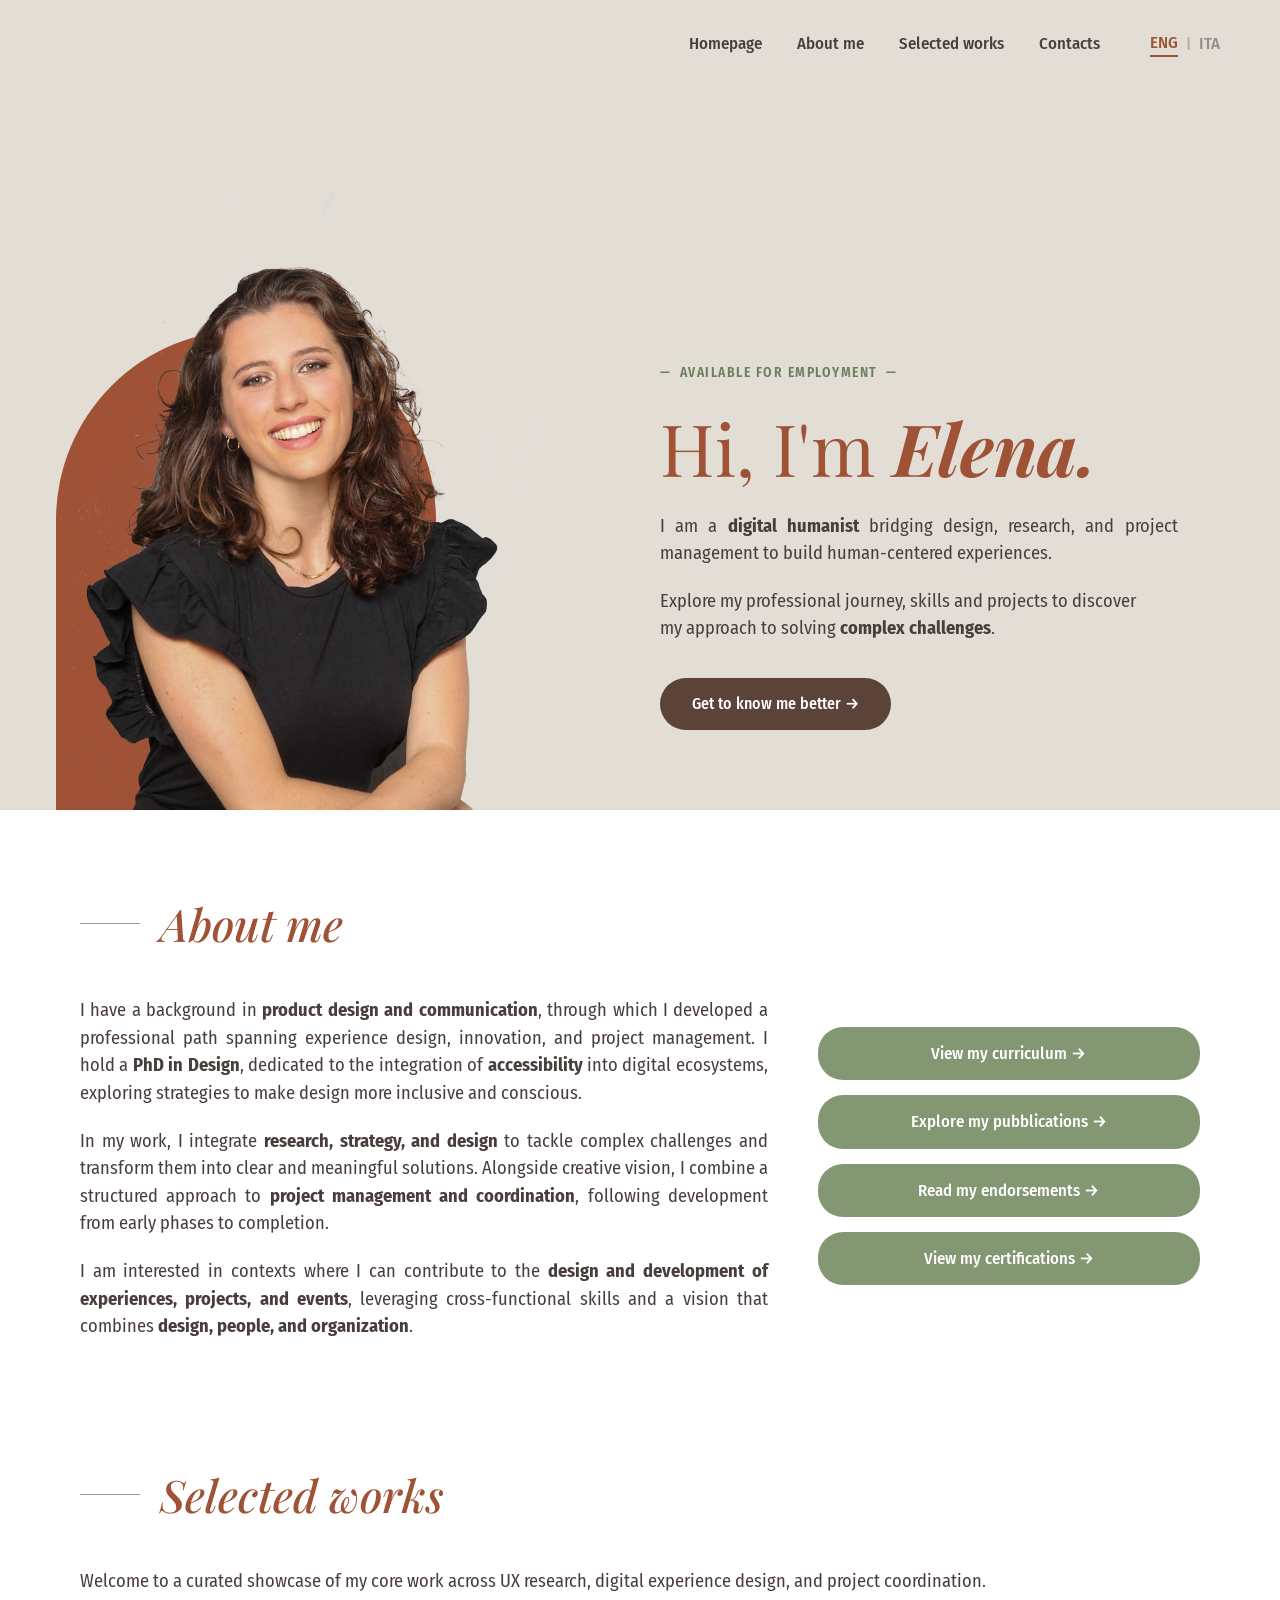
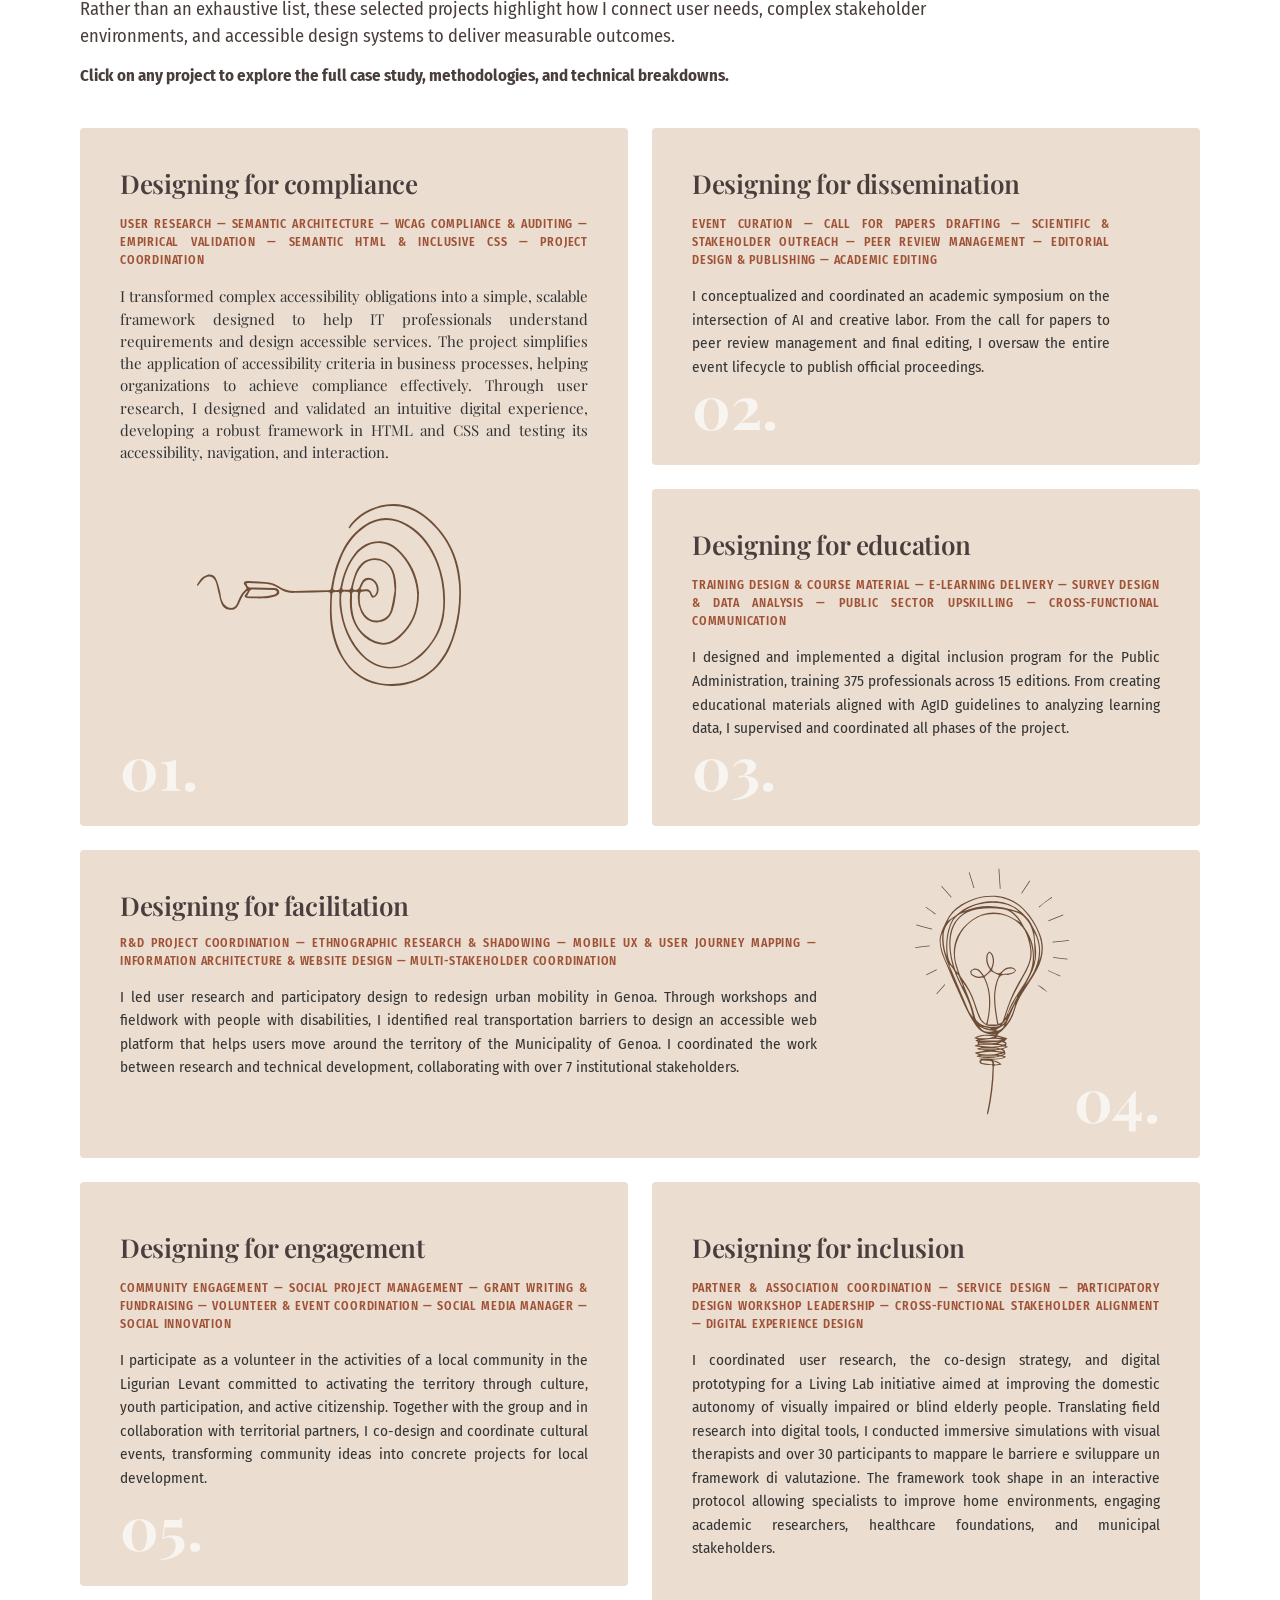
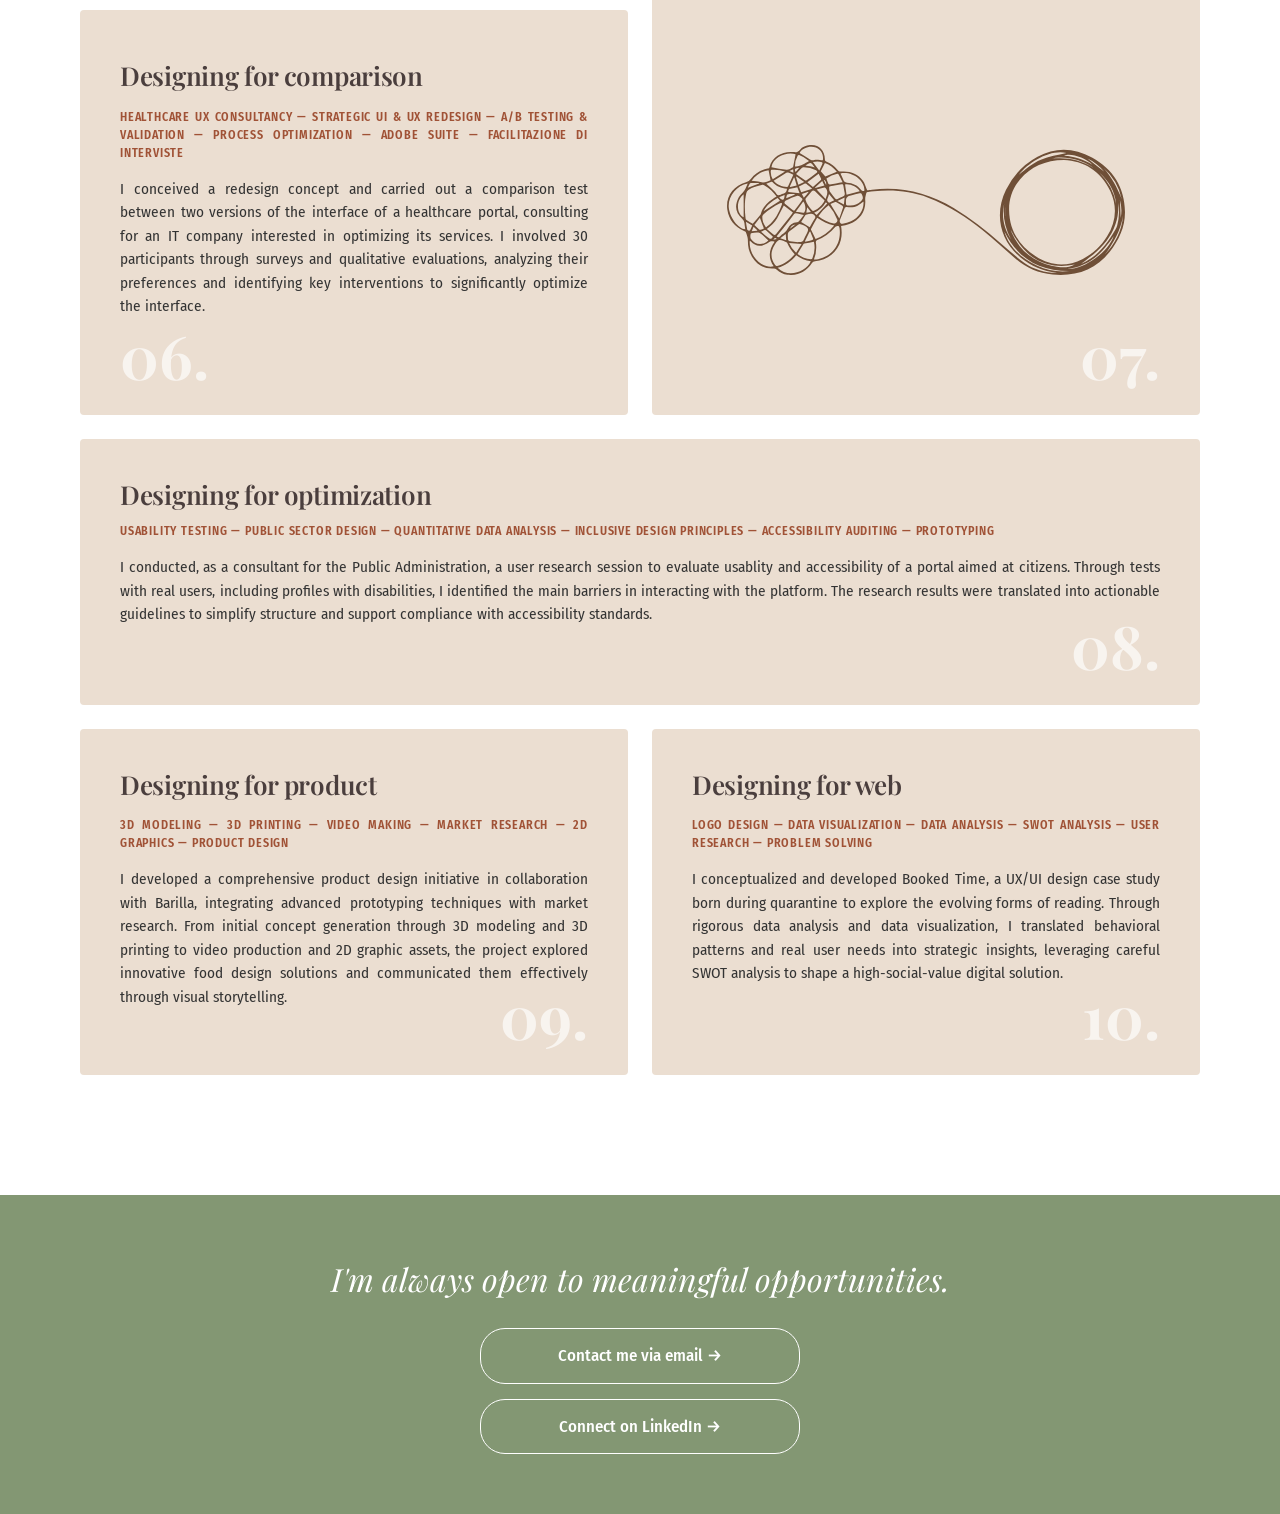
==== index.html @ 4ee946d1 "Add files via upload" ====
<!DOCTYPE html>
<html lang="en" class="notranslate">
<head>
    <meta charset="UTF-8">
    <meta name="google" content="notranslate">
    <meta name="viewport" content="width=device-width, initial-scale=1.0">
    <title>Elena Polleri - Portfolio</title>
    <link rel="icon" type="image/png" href="assets/favicon.png">

    <link rel="preconnect" href="https://fonts.googleapis.com">
    <link rel="preconnect" href="https://fonts.gstatic.com" crossorigin>

    <link href="https://fonts.googleapis.com/css2?family=Fira+Sans+Condensed:ital,wght@0,300;0,400;0,500;0,700;1,300;1,400;1,500;1,700&family=Playfair+Display:ital,wght@0,400;0,600;0,700;1,400;1,600;1,700&display=swap" rel="stylesheet">

    <link rel="stylesheet" href="style.css">

    <!-- STILE AGGIUNTIVO: CORRETTO FLUSSO ELASTICO, ALTEZZA BOX E FIX MOBILE -->
<style>
    /* Forziamo la card a comportarsi da flex container fluido e sicuro */
    .work-card,
    article.work-card {
        position: relative !important;
        transition: transform 0.3s ease !important;
        display: flex !important;
        flex-direction: column !important;
        justify-content: flex-start !important;
        height: auto !important;
        padding-bottom: 50px !important;
    }

    .work-card:not(.card-04):not(.card-08) {
        min-height: unset !important; 
    }

    /* Regola per rendere i box 5, 6 e 7 più alti */
    .work-card.card-05,
    .work-card.card-06,
    .work-card.card-07 {
        min-height: 520px !important;
        justify-content: space-between !important;
    }

    .work-card.card-05 .card-inner-padded,
    .work-card.card-06 .card-content-wrapper,
    .work-card.card-07 .card-content-wrapper {
        padding-top: 10px !important;
        padding-bottom: 30px !important;
        flex-grow: 1 !important;
    }

    .work-card:hover {
        transform: scale(1.02) !important;
    }

    .card-link-overlay {
        position: absolute !important;
        inset: 0 !important;
        z-index: 10 !important;
    }

    .card-08 {
        grid-column: 1 / -1 !important;
    }

    /* Le card 09 e 10 ora non occupano l'intera larghezza, disponendosi affiancate nella griglia */
    .card-09,
    .card-10 {
        grid-column: auto !important;
    }

    /* Stile coerente per i titoli di tutte le card: niente italic e font leggermente più piccolo */
    .work-card h3,
    .work-card .title-vertical,
    .work-card .title-vertical-right,
    .work-card .title-inline,
    .work-card .title-vertical-left,
    .work-card .title-inline-bottom,
    .work-card .title-top-right {
        font-family: 'Playfair Display', serif !important;
        font-size: 26px !important;
        font-weight: 600 !important;
        font-style: normal !important;
        line-height: 1.2 !important;
        margin-bottom: 12px !important;
        letter-spacing: -0.3px !important;
    }

    .work-card .card-tags {
        margin-top: 4px !important;
        margin-bottom: 16px !important;
        display: block !important;
    }

    .work-card:not(.card-04):not(.card-08) .card-content-wrapper,
    .work-card:not(.card-04):not(.card-08) .card-top-content,
    .work-card:not(.card-04):not(.card-08) .card-inner-padded {
        display: flex !important;
        flex-direction: column !important;
        flex-grow: 1 !important;
        justify-content: flex-start !important;
    }

    .work-card:not(.card-04):not(.card-08) .card-description {
        margin-top: 0px !important;
        margin-bottom: 16px !important;
    }

    .work-card.card-01 .card-bottom-row {
        margin-top: 15px !important;
        display: flex !important;
        justify-content: center !important;
        align-items: center !important;
        padding-top: 10px !important;
        width: 100% !important;
        margin-right: 30px !important;
    }

    .work-card.card-07 .illustration-bottom-center {
        margin-top: 15px !important;
        display: flex !important;
        justify-content: center !important;
        align-items: center !important;
        padding-top: 5px !important;
        margin-bottom: 10px !important;
        width: 100% !important;
        margin-right: 30px !important;
    }

    .work-card .illustration-target,
    .work-card .illustration-tangle {
        max-width: 85% !important; 
        height: auto !important;
        display: block !important;
    }

    .scroll-top-btn {
        position: fixed !important;
        bottom: 30px !important;
        right: 30px !important;
        z-index: 99 !important;
        width: 45px !important;
        height: 45px !important;
        border-radius: 50% !important;
        display: flex !important;
        align-items: center !important;
        justify-content: center !important;
        opacity: 0 !important;
        visibility: hidden !important;
        transition: opacity 0.3s ease, visibility 0.3s ease, background-color 0.3s ease !important;
        text-decoration: none !important;
        box-shadow: 0 4px 10px rgba(0,0,0,0.15) !important;
    }

    .scroll-top-btn.show {
        opacity: 1 !important;
        visibility: visible !important;
    }

    .scroll-top-btn:hover {
        background-color: var(--accent-color, #555) !important;
    }

    /* CORREZIONI SPECIFICHE PER MOBILE */
    @media (max-width: 768px) {
        /* Fix Card 04: ripristina dimensione e layout verticale dell'illustrazione */
        .work-card.card-04 .mobiquity-grid {
            display: flex !important;
            flex-direction: column !important;
        }
        .work-card.card-04 .illustration-center {
            width: 100% !important;
            display: flex !important;
            justify-content: center !important;
            margin-top: 20px !important;
        }
        .work-card.card-04 .illustration-bulb {
            max-width: 75% !important;
            width: 100% !important;
            height: auto !important;
        }

        /* Fix Hero Section: evita che l'arco si sovrapponga a ITA/ENG e navbar */
        .hero-section {
            padding-top: 30px !important;
        }
        .hero-image-container {
            position: relative !important;
            margin-top: 15px !important;
        }
        .navbar {
            position: relative !important;
            z-index: 100 !important;
        }
    }
</style>
</head>

<body>

    <!-- NAVBAR CON SELETTORE LINGUA -->
    <header class="navbar">
        <nav>
            <ul class="nav-links">
                <li><a href="#home" data-translate="nav_home">Homepage</a></li>
                <li><a href="#about" data-translate="nav_about">About me</a></li>
                <li><a href="#works" data-translate="nav_works">Selected works</a></li>
                <li><a href="#contacts" data-translate="nav_contacts">Contacts</a></li>
            </ul>

            <div class="lang-switch">
                <a href="#" class="lang-option active" data-lang="en">ENG</a>
                <span class="lang-divider">|</span>
                <a href="#" class="lang-option" data-lang="it">ITA</a>
            </div>
        </nav>
    </header>


    <!-- HERO SECTION -->
    <section id="home" class="hero-section">
        <div class="hero-container">
            <div class="hero-image-container">
                <div class="arch-background"></div>
                <img
                    src="assets/hero-portrait.png"
                    alt="Elena Polleri"
                    class="hero-portrait"
                >
            </div>

            <div class="hero-text-content">
                <div class="hero-badge">
                    <span class="dash">—</span>
                    <span data-translate="hero_badge">
                        AVAILABLE FOR EMPLOYMENT
                    </span>
                    <span class="dash">—</span>
                </div>

                <h1 class="hero-heading">
                    <span data-translate="hero_title_hi">Hi, I'm</span>
                    <em>Elena.</em>
                </h1>

                <p class="hero-intro" data-translate="hero_intro">
                    I am a <strong>digital humanist</strong> bridging design,
                    research, and project management to build human-centered
                 experiences.
                </p>

                <!-- SOTTO-TESTO AGGIORNATO CON L'INTERRUZIONE RICHIESTA -->
                <p class="hero-subtext" data-translate="hero_subtext">
                    Explore my professional journey, skills and projects to discover<br>
                    my approach to solving <strong>complex challenges</strong>.
                </p>

                <a href="#about" class="hero-btn" data-translate="hero_btn">
                    Get to know me better &rarr;
                </a>
            </div>
        </div>
    </section>


    <!-- MAIN CONTENT -->
    <main class="main-content">
        <div class="main-container">

            <!-- ABOUT ME SECTION -->
            <section id="about" class="about-section">
                <div class="section-title-wrapper">
                    <div class="line"></div>
                    <h2 class="section-title" data-translate="about_title">
                        About me
                    </h2>
                </div>

                <div class="about-grid">
                    <div class="about-text">
                        <p data-translate="about_p1">
                            I'm a <strong>UX Designer</strong> and
                            <strong>Digital Humanist</strong> with a background
                            spanning product design, interactive systems, UX
                            research, and project coordination. I hold a
                            company-based <strong>PhD in Design</strong>,
                            focusing on embedding <strong>accessibility</strong>
                            into digital product development and organizational culture.
                        </p>

                        <p data-translate="about_p2">
                            My work bridges <strong>research and strategy</strong>
                            to translate complex challenges into clear, inclusive
                            solutions. I combine creative thinking with a pragmatic
                            approach—shaping user-centered products while coordinating
                            the teams, processes, and decisions that bring them to life.
                        </p>

                        <p data-translate="about_p3">
                            I'm now looking to grow within a dynamic team at the
                            intersection of <strong>UX, digital experience, and
                            project coordination</strong> — contributing not only
                            to the quality of the final experience, but also to the
                            people, processes, and decisions that make it possible.
                        </p>
                    </div>

                    <div class="about-actions">
                        <a href="https://drive.google.com/file/d/1hDPijjQROxt_BH_LPmdRqtNx6TCOZf5o/view?usp=sharing" class="action-btn" target="_blank" rel="noopener noreferrer" data-translate="btn_cv">
    View my curriculum &rarr;
</a>

                       <a href="https://unige.iris.cineca.it/cris/rp/rp87068" class="action-btn" target="_blank" rel="noopener noreferrer" data-translate="btn_pub">
    Explore my pubblications &rarr;
</a>

                      <a href="https://drive.google.com/file/d/1c4zVQFyh4QvlXAP3Y-TrmDYZAZjWb6-3/view?usp=sharing" class="action-btn" target="_blank" rel="noopener noreferrer" data-translate="btn_end">
    Read my endorsements &rarr;
</a>

                      <a href="https://drive.google.com/drive/folders/10m5pbpND0SlUdgTQ2UemcVd5CPXDOtZB?usp=sharing" class="action-btn" target="_blank" rel="noopener noreferrer" data-translate="btn_cert">
    View my certifications &rarr;
</a>
                    </div>
                </div>
            </section>


            <!-- SELECTED WORKS SECTION -->
            <section id="works" class="works-section">
                <div class="section-title-wrapper">
                    <div class="line"></div>
                    <h2 class="section-title" data-translate="works_title">
                        Selected works
                    </h2>
                </div>

                <p class="works-intro" data-translate="works_intro">
                    Welcome to a curated showcase of my core work across UX research,
                    digital experience design, and project coordination. Rather than
                    an exhaustive list, these selected projects highlight how I connect
                    user needs, complex stakeholder environments, and accessible design
                    systems to deliver measurable outcomes.
                </p>

                <p class="works-subintro" data-translate="works_subintro">
                    <strong>
                        Click on any project to explore the full case study,
                        methodologies, and technical breakdowns.
                    </strong>
                </p>

                <div class="works-layout">

                    <!-- 01. EASYWCAG -->
                    <article class="work-card card-01">
                        <a href="easywcag.html" class="card-link-overlay" aria-label="EasyWCAG Case Study"></a>
                        <div class="card-top-content">
                            <h3 data-translate="card1_title">Designing for compliance</h3>
                            <div class="card-tags" data-translate="card1_tags">
                                USER RESEARCH — SEMANTIC ARCHITECTURE —
                                WCAG COMPLIANCE & AUDITING — 
                                EMPIRICAL VALIDATION — SEMANTIC HTML & INCLUSIVE CSS — 
                                PROJECT COORDINATION
                            </div>

                            <p class="card-description" data-translate="card1_desc">
                                I translated complex WCAG compliance mandates into an
                                intuitive interface architecture
                                that addresses core business and regulatory requirements.
                                Through both bottom-up and top-down analysis, I combined
                                detailed assessment of accessibility barriers, technical
                                constraints, and interaction patterns with a broader
                                understanding of user needs, organizational objectives,
                                and compliance strategy. Grounded in user research,
                                I designed and validated a fully compliant
                                digital experience, translating complex
                                accessibility guidelines into clear, actionable design
                                solutions. I built a robust semantic HTML and CSS
                                foundation and conducted rigorous accessibility testing
                                across navigation, interaction, content structure,
                                and user flows, ensuring a seamless and inclusive
                                experience for all users.
                            </p>
                        </div>

                        <div class="card-bottom-row">
                            <div class="illustration-wrapper">
                                <img
                                    src="assets/project-01-easywcag.svg"
                                    alt="Target Illustration"
                                    class="illustration-target"
                                >
                            </div>
                        </div>

                        <span class="bg-number num-bottom-left">01.</span>
                    </article>


                    <!-- 02. ALTEREGO -->
                    <article class="work-card card-02">
                        <a href="alterego.html" class="card-link-overlay" aria-label="Alter Ego Case Study"></a>
                        <div class="card-content-wrapper">
                            <h3 data-translate="card2_title">Designing for dissemination</h3>
                            <div class="card-tags" data-translate="card2_tags">
                                EVENT CURATION — CALL FOR PAPERS DRAFTING —
                                SCIENTIFIC & STAKEHOLDER OUTREACH — PEER REVIEW MANAGEMENT — 
                                EDITORIAL DESIGN & PUBLISHING — 
                                ACADEMIC EDITING
                            </div>

                            <p class="card-description" data-translate="card2_desc">
                                I conceptualized and led the complete execution of a
                                high-level academic symposium
                                examining the intersection of artificial intelligence
                                and creative labor. I managed the end-to-end event
                                lifecycle—directing the call for papers, coordinating
                                peer reviews and speakers, and overseeing academic
                                editing to publish proceedings.
                            </p>
                        </div>

                        <span class="bg-number num-bottom-left">02.</span>
                    </article>


                    <!-- 03. DIGITAL ACCESSIBILITY TRAINING -->
                    <article class="work-card card-03">
                        <a href="citizen-inclusion.html" class="card-link-overlay" aria-label="Digital Accessibility Training Case Study"></a>
                        
                        <div class="card-content-wrapper">
                            <h3 data-translate="card3_title">Designing for education</h3>
                            <div class="card-tags" data-translate="card3_tags">
                                TRAINING DESIGN & COURSE MATERIAL — E-LEARNING DELIVERY — 
                                SURVEY DESIGN & DATA ANALYSIS — 
                                PUBLIC SECTOR UPSKILLING — 
                                CROSS-FUNCTIONAL COMMUNICATION
                            </div>

                            <p class="card-description" data-translate="card3_desc">
                                I designed and executed a digital
                                inclusion program under the PNRR framework,
                                upskilling 375 public sector professionals across
                                15 online editions. I spearheaded the entire training
                                lifecycle—from crafting instructional materials and
                                high-impact slides aligned with AgID accessibility
                                guidelines to delivering interactive
                                sessions and analyzing quantitative survey
                                data to measure learning impact.
                            </p>
                        </div>

                        <span class="bg-number num-bottom-left">03.</span>
                    </article>


                    <!-- 04. MOBIQUITY -->
                    <article class="work-card card-04">
                        <a href="mobiquity.html" class="card-link-overlay" aria-label="Mobiquity Case Study"></a>
                        
                        <div class="mobiquity-grid">
                            <div>
                                <h3 data-translate="card4_title">Designing for facilitation</h3>
                                <div class="card-tags" data-translate="card4_tags">
                                    R&D PROJECT COORDINATION — 
                                    ETHNOGRAPHIC RESEARCH & SHADOWING — MOBILE UX & USER JOURNEY MAPPING — 
                                    INFORMATION ARCHITECTURE & WEBSITE DESIGN — 
                                    MULTI-STAKEHOLDER COORDINATION
                                </div>

                                <p class="card-description" data-translate="card4_desc">
                                    I spearheaded the user-centered research and
                                    co-design strategy for Mobiquity, an ERDF-funded
                                    R&D initiative reimagining urban transit
                                    in Genoa. By facilitating Living Labs and immersive
                                    field shadowing with disabled participants, I mapped
                                    real-world travel barriers to architect an accessible
                                    web platform, bridging research insights
                                    alongside 7+ corporate, academic, and institutional stakeholders.
                                </p>
                            </div>

                            <div class="illustration-center">
                                <img
                                    src="assets/project-04-mobiquity.svg"
                                    alt="Mobiquity Illustration"
                                    class="illustration-bulb"
                                >
                            </div>
                        </div>

                        <span class="bg-number num-bottom-right">04.</span>
                    </article>


                    <!-- 05. NASSA -->
                    <article class="work-card card-05">
                        <a href="nassa.html" class="card-link-overlay" aria-label="Nassa Case Study"></a>
                        
                        <div class="card-inner-padded">
                            <h3 data-translate="card5_title">Designing for engagement</h3>
                            <div class="card-tags" data-translate="card5_tags">
                                COMMUNITY ENGAGEMENT — SOCIAL PROJECT MANAGEMENT —
                                GRANT WRITING & FUNDRAISING — 
                                VOLUNTEER & EVENT COORDINATION — SOCIAL MEDIA MANAGER — 
                                SOCIAL INNOVATION
                            </div>

                            <p class="card-description" data-translate="card5_desc">
                                I drive community engagement and
                                social impact strategies for
                                Nassa Sestri Levante, activating local territory
                                through culture, youth participation, and active
                                citizenship. Coordinating closely with partner
                                chapters in Chiavari and Rapallo, I co-design and
                                execute high-impact cultural events, social
                                initiatives, and participatory projects that
                                transform grassroots ideas into
                                measurable local development.
                            </p>
                        </div>

                        <span class="bg-number num-bottom-left">05.</span>
                    </article>


                    <!-- 06. SELF ACCETTAZIONE -->
                    <article class="work-card card-06">
                        <a href="self-accettazione.html" class="card-link-overlay" aria-label="Self accettazione Case Study"></a>
                        
                        <div class="card-content-wrapper">
                            <h3 data-translate="card6_title">Designing for comparison</h3>
                            <div class="card-tags" data-translate="card6_tags">
                                HEALTHCARE UX CONSULTANCY — STRATEGIC UI & UX REDESIGN — 
                                A/B TESTING & VALIDATION —  
                                PROCESS OPTIMIZATION — ADOBE SUITE — 
                                INTERVIEW FACILITATION
                            </div>

                            <p class="card-description" data-translate="card6_desc">
                                I designed a user-centered redesign concept and
                                A/B testing framework for a healthcare
                                portal using Adobe XD and Figma. Structuring evaluation
                                protocols for 30 participants via quantitative surveys
                                and qualitative analysis, the case study proved user
                                preference for the interface and highlighted how
                                early UX integration cuts development costs.
                            </p>
                        </div>

                        <span class="bg-number num-bottom-left">06.</span>
                    </article>


                    <!-- 07. AD'AGIO -->
                    <article class="work-card card-07">
                        <a href="adagio.html" class="card-link-overlay" aria-label="Ad'agio Case Study"></a>
                        
                        <div class="card-content-wrapper">
                            <h3 data-translate="card7_title">Designing for inclusion</h3>
                            <div class="card-tags" data-translate="card7_tags">
                                PARTNER & ASSOCIATION COORDINATION — SERVICE DESIGN — PARTICIPATORY DESIGN WORKSHOP LEADERSHIP — CROSS-FUNCTIONAL STAKEHOLDER ALIGNMENT — 
                                DIGITAL EXPERIENCE DESIGN — 
                                PARTICIPATORY WORKSHOP LEADERSHIP
                            </div>

                            <p class="card-description" data-translate="card7_desc">
                                I led user research, co-design strategy, and digital
                                prototyping for a Living Lab initiative funded by the
                                Municipality of Genoa to enhance domestic
                                autonomy for visually impaired seniors.
                                Translating field research into digital tools, I conducted
                                immersive simulations with therapists and 30+ participants
                                to map accessibility barriers, then architected a mobile-ready
                                evaluation framework. This interactive protocol empowered
                                field specialists to optimize home
                                environments, bridging academic researchers,
                                healthcare foundations, and municipal stakeholders around
                                a unified solution.
                            </p>
                        </div>

                        <div class="illustration-bottom-center">
                            <img
                                src="assets/project-07-adagio.svg"
                                alt="Ad'agio Illustration"
                                class="illustration-tangle"
                            >
                        </div>

                        <span class="bg-number num-bottom-right">07.</span>
                    </article>


                    <!-- 08. FASCICOLO DEL CITTADINO -->
                    <article class="work-card card-08">
                        <a href="fascicolo.html" class="card-link-overlay" aria-label="Fascicolo del Cittadino Case Study"></a>
                        
                        <div class="card-content-wrapper">
                            <h3 data-translate="card8_title">Designing for optimization</h3>
                            <div class="card-tags" data-translate="card8_tags">
                                USABILITY TESTING — PUBLIC SECTOR DESIGN — 
                                QUANTITATIVE DATA ANALYSIS — INCLUSIVE DESIGN PRINCIPLES — 
                                ACCESSIBILITY AUDITING — PROTOTYPING
                            </div>

                            <p class="card-description" data-translate="card8_desc">
                                I conducted an in-depth user research session to evaluate usability and accessibility of the public administration portal "Fascicolo del Cittadino". Through tests with real users, including individuals with disabilities, I identified critical interaction barriers. The project translated these insights into actionable guidelines to simplify information architecture and ensure full compliance with digital accessibility standards.
                            </p>
                        </div>

                        <span class="bg-number num-bottom-right">08.</span>
                    </article>


                    <!-- 09. BARILLA -->
                    <article class="work-card card-09">
                        <a href="barilla.html" class="card-link-overlay" aria-label="Barilla Case Study"></a>
                        
                        <div class="card-content-wrapper">
                            <h3 data-translate="card9_title">Designing for product</h3>
                            <div class="card-tags" data-translate="card9_tags">
                                3D MODELING — 3D PRINTING — VIDEO MAKING — 
                                MARKET RESEARCH — 2D GRAPHICS — PRODUCT DESIGN
                            </div>

                            <p class="card-description" data-translate="card9_desc">
                                I developed a comprehensive product design initiative in collaboration with Barilla, integrating advanced prototyping techniques with market research. From initial concept generation through 3D modeling and 3D printing to video production and 2D graphic assets, the project explored innovative food design solutions and communicated them effectively through visual storytelling.
                            </p>
                        </div>

                        <span class="bg-number num-bottom-right">09.</span>
                    </article>


                    <!-- 10. BOOKED TIME -->
                    <article class="work-card card-10">
                        <a href="bookedtime.html" class="card-link-overlay" aria-label="Booked Time Case Study"></a>
                        
                        <div class="card-content-wrapper">
                            <h3 data-translate="card10_title">Designing for web</h3>
                            <div class="card-tags" data-translate="card10_tags">
                                LOGO DESIGN — DATA VISUALIZATION — DATA ANALYSIS — 
                                SWOT ANALYSIS — USER RESEARCH — PROBLEM SOLVING
                            </div>

                            <p class="card-description" data-translate="card10_desc">
                                I conceptualized and developed Booked Time, a UX/UI design case study born during quarantine to explore the evolving forms of reading. Through rigorous data analysis and data visualization, I translated behavioral patterns and real user needs into strategic insights, leveraging careful SWOT analysis to shape a high-social-value digital solution.
                            </p>
                        </div>

                        <span class="bg-number num-bottom-right">10.</span>
                    </article>

                </div>
            </section>

        </div>
    </main>


    <!-- FOOTER / CONTACT SECTION -->
    <footer id="contacts" class="footer-section">
        <div class="footer-container">
            <h2 class="footer-title" data-translate="footer_title">
                I'm always open to meaningful opportunities.
            </h2>

            <div class="footer-actions">
                <a
                    href="mailto:elenapolleri@gmail.com"
                    class="footer-btn"
                    data-translate="btn_email"
                >
                    Contact me via email &rarr;
                </a>

                <a
                    href="https://www.linkedin.com/in/elenapolleri/"
                    target="_blank"
                    rel="noopener noreferrer"
                    class="footer-btn"
                    data-translate="btn_linkedin"
                >
                    Connect on LinkedIn &rarr;
                </a>
            </div>
        </div>
    </footer>


    <!-- BOTTONE BACK TO TOP -->
    <a
        href="#home"
        id="scrollTopBtn"
        class="scroll-top-btn"
        aria-label="Torna su"
    >
        <svg
            width="20"
            height="20"
            viewBox="0 0 24 24"
            fill="none"
            stroke="currentColor"
            stroke-width="2"
        >
            <path d="M12 19V5M5 12l7-7 7 7"/>
        </svg>
    </a>


    <!-- SCRIPT GESTIONE LINGUA E SCROLL TO TOP -->
    <script>
        const translations = {
            en: {
                nav_home: "Homepage",
                nav_about: "About me",
                nav_works: "Selected works",
                nav_contacts: "Contacts",
                hero_badge: "AVAILABLE FOR EMPLOYMENT",
                hero_title_hi: "Hi, I'm",
                hero_intro: "I am a <strong>digital humanist</strong> bridging design, research, and project management to build human-centered experiences.",
                hero_subtext: "Explore my professional journey, skills and projects to discover<br>my approach to solving <strong>complex challenges</strong>.",
                hero_btn: "Get to know me better &rarr;",
                about_title: "About me",
                about_p1: "I have a background in <strong>product design and communication</strong>, through which I developed a professional path spanning experience design, innovation, and project management. I hold a <strong>PhD in Design</strong>, dedicated to the integration of <strong>accessibility</strong> into digital ecosystems, exploring strategies to make design more inclusive and conscious.",
                about_p2: "In my work, I integrate <strong>research, strategy, and design</strong> to tackle complex challenges and transform them into clear and meaningful solutions. Alongside creative vision, I combine a structured approach to <strong>project management and coordination</strong>, following development from early phases to completion.",
                about_p3: "I am interested in contexts where I can contribute to the <strong>design and development of experiences, projects, and events</strong>, leveraging cross-functional skills and a vision that combines <strong>design, people, and organization</strong>.",
                btn_cv: "View my curriculum &rarr;",
                btn_pub: "Explore my pubblications &rarr;",
                btn_end: "Read my endorsements &rarr;",
                btn_cert: "View my certifications &rarr;",
                works_title: "Selected works",
                works_intro: "Welcome to a curated showcase of my core work across UX research, digital experience design, and project coordination. Rather than an exhaustive list, these selected projects highlight how I connect user needs, complex stakeholder environments, and accessible design systems to deliver measurable outcomes.",
                works_subintro: "<strong>Click on any project to explore the full case study, methodologies, and technical breakdowns.</strong>",
                
                card1_title: "Designing for compliance",
                card1_tags: "USER RESEARCH — SEMANTIC ARCHITECTURE — WCAG COMPLIANCE & AUDITING — EMPIRICAL VALIDATION — SEMANTIC HTML & INCLUSIVE CSS — PROJECT COORDINATION",
                card1_desc: "I transformed complex accessibility obligations into a simple, scalable framework designed to help IT professionals understand requirements and design accessible services. The project simplifies the application of accessibility criteria in business processes, helping organizations to achieve compliance effectively. Through user research, I designed and validated an intuitive digital experience, developing a robust framework in HTML and CSS and testing its accessibility, navigation, and interaction.",
                
                card2_title: "Designing for dissemination",
                card2_tags: "EVENT CURATION — CALL FOR PAPERS DRAFTING — SCIENTIFIC & STAKEHOLDER OUTREACH — PEER REVIEW MANAGEMENT — EDITORIAL DESIGN & PUBLISHING — ACADEMIC EDITING",
                card2_desc: "I conceptualized and coordinated an academic symposium on the intersection of AI and creative labor. From the call for papers to peer review management and final editing, I oversaw the entire event lifecycle to publish official proceedings.",
                
                card3_title: "Designing for education",
                card3_tags: "TRAINING DESIGN & COURSE MATERIAL — E-LEARNING DELIVERY — SURVEY DESIGN & DATA ANALYSIS — PUBLIC SECTOR UPSKILLING — CROSS-FUNCTIONAL COMMUNICATION",
                card3_desc: "I designed and implemented a digital inclusion program for the Public Administration, training 375 professionals across 15 editions. From creating educational materials aligned with AgID guidelines to analyzing learning data, I supervised and coordinated all phases of the project.",
                
                card4_title: "Designing for facilitation",
                card4_tags: "R&D PROJECT COORDINATION — ETHNOGRAPHIC RESEARCH & SHADOWING — MOBILE UX & USER JOURNEY MAPPING — INFORMATION ARCHITECTURE & WEBSITE DESIGN — MULTI-STAKEHOLDER COORDINATION",
                card4_desc: "I led user research and participatory design to redesign urban mobility in Genoa. Through workshops and fieldwork with people with disabilities, I identified real transportation barriers to design an accessible web platform that helps users move around the territory of the Municipality of Genoa. I coordinated the work between research and technical development, collaborating with over 7 institutional stakeholders.",
                
                card5_title: "Designing for engagement",
                card5_tags: "COMMUNITY ENGAGEMENT — SOCIAL PROJECT MANAGEMENT — GRANT WRITING & FUNDRAISING — VOLUNTEER & EVENT COORDINATION — SOCIAL MEDIA MANAGER — SOCIAL INNOVATION",
                card5_desc: "I participate as a volunteer in the activities of a local community in the Ligurian Levant committed to activating the territory through culture, youth participation, and active citizenship. Together with the group and in collaboration with territorial partners, I co-design and coordinate cultural events, transforming community ideas into concrete projects for local development.",
                
                card6_title: "Designing for comparison",
                card6_tags: "HEALTHCARE UX CONSULTANCY — STRATEGIC UI & UX REDESIGN — A/B TESTING & VALIDATION — PROCESS OPTIMIZATION — ADOBE SUITE — FACILITAZIONE DI INTERVISTE",
                card6_desc: "I conceived a redesign concept and carried out a comparison test between two versions of the interface of a healthcare portal, consulting for an IT company interested in optimizing its services. I involved 30 participants through surveys and qualitative evaluations, analyzing their preferences and identifying key interventions to significantly optimize the interface.",
                
                card7_title: "Designing for inclusion",
                card7_tags: "PARTNER & ASSOCIATION COORDINATION — SERVICE DESIGN — PARTICIPATORY DESIGN WORKSHOP LEADERSHIP — CROSS-FUNCTIONAL STAKEHOLDER ALIGNMENT — DIGITAL EXPERIENCE DESIGN",
                card7_desc: "I coordinated user research, the co-design strategy, and digital prototyping for a Living Lab initiative aimed at improving the domestic autonomy of visually impaired or blind elderly people. Translating field research into digital tools, I conducted immersive simulations with visual therapists and over 30 participants to mappare le barriere e sviluppare un framework di valutazione. The framework took shape in an interactive protocol allowing specialists to improve home environments, engaging academic researchers, healthcare foundations, and municipal stakeholders.",
                
                card8_title: "Designing for optimization",
                card8_tags: "USABILITY TESTING — PUBLIC SECTOR DESIGN — QUANTITATIVE DATA ANALYSIS — INCLUSIVE DESIGN PRINCIPLES — ACCESSIBILITY AUDITING — PROTOTYPING",
                card8_desc: "I conducted, as a consultant for the Public Administration, a user research session to evaluate usablity and accessibility of a portal aimed at citizens. Through tests with real users, including profiles with disabilities, I identified the main barriers in interacting with the platform. The research results were translated into actionable guidelines to simplify structure and support compliance with accessibility standards.",
                
                card9_title: "Designing for product",
                card9_tags: "3D MODELING — 3D PRINTING — VIDEO MAKING — MARKET RESEARCH — 2D GRAPHICS — PRODUCT DESIGN",
                card9_desc: "I developed a comprehensive product design initiative in collaboration with Barilla, integrating advanced prototyping techniques with market research. From initial concept generation through 3D modeling and 3D printing to video production and 2D graphic assets, the project explored innovative food design solutions and communicated them effectively through visual storytelling.",
                
                card10_title: "Designing for web",
                card10_tags: "LOGO DESIGN — DATA VISUALIZATION — DATA ANALYSIS — SWOT ANALYSIS — USER RESEARCH — PROBLEM SOLVING",
                card10_desc: "I conceptualized and developed Booked Time, a UX/UI design case study born during quarantine to explore the evolving forms of reading. Through rigorous data analysis and data visualization, I translated behavioral patterns and real user needs into strategic insights, leveraging careful SWOT analysis to shape a high-social-value digital solution.",
                
                footer_title: "I'm always open to meaningful opportunities.",
                btn_email: "Contact me via email &rarr;",
                btn_linkedin: "Connect on LinkedIn &rarr;"
            },
            it: {
                nav_home: "Homepage",
                nav_about: "Chi sono",
                nav_works: "Progetti scelti",
                nav_contacts: "Contatti",
                hero_badge: "DISPONIBILE PER ASSUNZIONI",
                hero_title_hi: "Ciao, sono",
                hero_intro: "Sono un'<strong>umanista digitale</strong> che unisce design, ricerca e project management per realizzare esperienze centrate sulle persone.",
                hero_subtext: "Esplora il mio percorso professionale, le mie competenze e i miei progetti per scoprire il mio approccio nel risolvere <strong>sfide complesse</strong>.",
                hero_btn: "Scopri di più su di me &rarr;",
                about_title: "Chi sono",
                about_p1: "Ho un background nel <strong>design del prodotto e della comunicazione</strong>, da cui ho sviluppato un percorso professionale tra progettazione di esperienze, innovazione e gestione di progetti. Ho conseguito un <strong>Dottorato in Design</strong>, dedicato all’integrazione dell’<strong>accessibilità</strong> negli ecosistemi digitali, approfondendo strategie per rendere la progettazione più inclusiva e consapevole.",
                about_p2: "Nel mio lavoro integro <strong>ricerca, strategia e progettazione</strong> per affrontare sfide complesse e trasformarle in soluzioni chiare e significative. Affianco alla visione creativa un approccio strutturato alla <strong>gestione e al coordinamento dei progetti</strong>, seguendone lo sviluppo dalle prime fasi alla realizzazione.",
                about_p3: "Mi interessano contesti in cui poter contribuire alla <strong>progettazione e allo sviluppo di esperienze, progetti ed eventi</strong>, mettendo a valore competenze trasversali e una visione che combina <strong>design, persone e organizzazione</strong>.",
                btn_cv: "Visualizza il mio curriculum &rarr;",
                btn_pub: "Esplora le mie pubblicazioni &rarr;",
                btn_end: "Leggi le mie referenze &rarr;",
                btn_cert: "Vedi le mie certificazioni &rarr;",
                works_title: "Progetti selezionati",
                works_intro: "Benvenuti in una selezione dei miei lavori principali tra UX research, digital experience design e project coordination. Piuttosto che un elenco esaustivo, questi progetti mostrano come collego i bisogni degli utenti, contesti complessi di stakeholder e sistemi di design accessibili per ottenere risultati misurabili.",
                works_subintro: "<strong>Clicca su qualsiasi progetto per esplorare il caso studio completo, le metodologie e i dettagli tecnici.</strong>",
                
                card1_title: "Progettare per conformare",
                card1_tags: "RICERCA UTENTI — ARCHITETTURA SEMANTICA — CONFORMITÀ E AUDITING WCAG — VALIDAZIONE EMPIRICA — HTML SEMANTICO E CSS INCLUSIVO — COORDINAMENTO DI PROGETTO",
                card1_desc: "Ho trasformato i complessi obblighi di accessibilità in un framework semplice e scalabile, pensato per aiutare i professionisti digitali a comprendere i requisiti normativi. Il progetto semplifica l’applicazione dei criteri nei processi aziendali, aiutando le organizzazioni a raggiungere la conformità in modo efficace. Attraverso la ricerca, ho progettato e validato un’esperienza digitale intuitiva, sviluppando un solido framework in HTML e CSS e testandone navigazione e interazione.",
                
                card2_title: "Progettare per divulgare",
                card2_tags: "CURATELA DI EVENTI — STESURA CALL FOR PAPERS — OUTREACH SCIENTIFICO E DI STAKEHOLDER — GESTIONE PEER REVIEW — EDITORIAL DESIGN E PUBLISHING — EDITING ACCADEMICO",
                card2_desc: "Ho ideato e coordinato un simposio accademico sull'intersezione tra intelligenza artificiale e lavoro creativo. Dalla call for papers alla gestione delle peer review fino all'editing finale, ho curato l'intero ciclo di vita dell'evento per pubblicare gli atti.",
                
                card3_title: "Progettare per educare",
                card3_tags: "PROGETTAZIONE DELLA FORMAZIONE E MATERIALE DIDATTICO — EROGAZIONE E-LEARNING — PROGETTAZIONE DI QUESTIONARI E ANALISI DATI — AGGIORNAMENTO SETTORE PUBBLICO — COMUNICAZIONE INTERFUNZIONALE",
                card3_desc: "Ho progettato e realizzato un programma di inclusione digitale per la Pubblica Amministrazione, formando 375 professionisti in 15 edizioni. Dalla creazione di materiali didattici in linea con le linee guida AgID fino’all’analisi dei dati, ho seguito e coordinato tutte le fasi del progetto.",
                
                card4_title: "Progettare per facilitare",
                card4_tags: "COORDINAMENTO PROGETTI RICERCA E SVILUPPO — RICERCA ETNOGRAFICA E SHADOWING — MOBILE UX E MAPPATURA DI USER JOURNEY — ARCHITETTURA DELL'INFORMAZIONE E WEB DESIGN — COORDINAMENTO MULTI-STAKEHOLDER",
                card4_desc: "Ho guidato la ricerca con gli utenti e la progettazione partecipata per ridisegnare la mobilità urbana a Genova. Attraverso laboratori e attività sul campo con persone con disabilità, ho individuato le barriere nei trasporti per progettare una piattaforma web accessibile che aiuti gli utenti a muoversi sul territorio del Comune di Genova. Ho coordinato il lavoro tra ricerca e sviluppo, collaborando con oltre 7 stakeholder istituzionali.",
                
                card5_title: "Progettare per coinvolgere",
                card5_tags: "COINVOLGIMENTO DELLA COMUNITÀ — GESTIONE DI PROGETTI SOCIALI — SCRITTURA DI BANDI E RACCOLTA FONDI — COORDINAMENTO DI VOLONTARI E EVENTI — SOCIAL MEDIA MANAGER — INNOVAZIONE SOCIALE",
                card5_desc: "Partecipo come volontaria alle attività di una comunità locale del Levante Ligure impegnata nell’attivazione del territorio attraverso cultura, partecipazione giovanile e cittadinanza attiva. Insieme al gruppo e in collaborazione con i partner territoriali, co-progetto eventi culturali, trasformando le idee della comunità in progetti concreti per lo sviluppo locale.",
                
                card6_title: "Progettare per confrontare",
                card6_tags: "CONSULENZA UX SANITARIA — REDESIGN STRATEGICO UI E UX — TEST A/B E VALIDAZIONE — OTTIMIZZAZIONE DEI PROCESSI — PACCHETTO ADOBE — FACILITAZIONE DI INTERVISTE",
                card6_desc: "Ho ideato un concept di redesign e realizzato un test di confronto tra due versioni dell’interfaccia di un portale sanitario, in consulenza a un’azienda IT interessata ad ottimizzare i servizi. Ho coinvolto 30 partecipanti attraverso sondaggi e valutazioni qualitative, analizzando le preferenze e individuando interventi mirati per ottimizzare l’interfaccia.",
                
                card7_title: "Progettare per includere",
                card7_tags: "COORDINAMENTO DI PARTNER E ASSOCIAZIONI — SERVICE DESIGN — LEADERSHIP DI WORKSHOP DI DESIGN PARTECIPATIVO — ALLINEAMENTO DI STAKEHOLDER MULTIDISCIPLINARI — PROGETTAZIONE DI ESPERIENZE DIGITALI",
                card7_desc: "Ho coordinato la ricerca utente, la strategia di co-design e la prototipazione digitale per un’iniziativa di Living Lab finalizzata a migliorare l’autonomia domestica degli anziani ipovedenti o ciechi. Traducendo la ricerca sul campo in strumenti digitali, ho condotto simulazioni immersive con terapisti visivi e oltre 30 partecipanti per mappare le barriere e sviluppare un framework di valutazione. Il framework ha preso forma in un protocollo interattivo che ha permesso agli specialisti di migliorare gli ambienti domestici, coinvolgendo ricercatori, fondazioni e stakeholder comunali.",
                
                card8_title: "Progettare per ottimizzare",
                card8_tags: "TEST DI USABILITÀ — DESIGN PER LA PUBBLICA AMMINISTRAZIONE — ANALISI DEI DATI QUANTITATIVI — PRINCIPI DI DESIGN INCLUSIVO — AUDITING DI ACCESSIBILITÀ — PROTOTIPAZIONE",
                card8_desc: "Ho condotto, in consulenza per la PA, una sessione di ricerca con gli utenti per valutare usabilità e accessibilità di un portale rivolto ai cittadini. Attraverso test con utenti reali, inclusi profili con disabilità, ho identificato le principali barriere nell’interazione con la piattaforma. I risultati della ricerca sono stati tradotti in linee guida operative per semplificare la struttura del portale e supportare la conformità.",
                
                card9_title: "Progettare per il prodotto",
                card9_tags: "MODELLAZIONE 3D — STAMPA 3D — VIDEO MAKING — RICERCA DI MERCATO — GRAFICA 2D — PRODUCT DESIGN",
                card9_desc: "Ho sviluppato un'iniziativa completa di product design in collaborazione con Barilla, integrando tecniche di prototipazione avanzata con la ricerca di mercato. Dalla generazione iniziale del concept attraverso la modellazione 3D e la stampa 3D fino alla produzione video e agli asset grafici 2D, il progetto ha esplorato soluzioni innovative di food design e le ha comunicate efficacemente attraverso il visual storytelling.",
                
                card10_title: "Progettare per il web",
                card10_tags: "LOGO DESIGN — VISUALIZZAZIONE DATI — ANALISI DATI — SWOT ANALYSIS — RICERCA UTENTI — PROBLEM SOLVING",
                card10_desc: "Ho ideato e sviluppato Booked Time, un caso studio di design UX/UI nato durante la quarantena per esplorare le forme in evoluzione della lettura. Attraverso una rigorosa analisi e visualizzazione dei dati, ho tradotto i modelli di comportamento e i reali bisogni degli utenti in insight strategici, sfruttando un'attenta analisi SWOT per dare forma a una soluzione digitale ad alto valore sociale.",
                
                footer_title: "Sono sempre aperta a opportunità significative.",
                btn_email: "Contattami via email &rarr;",
                btn_linkedin: "Connettiti su LinkedIn &rarr;"
            }
        };

        // Script Scroll To Top
        const scrollTopBtn = document.getElementById('scrollTopBtn');

        window.addEventListener('scroll', () => {
            if (window.scrollY > 300) {
                scrollTopBtn.classList.add('show');
            } else {
                scrollTopBtn.classList.remove('show');
            }
        });

        scrollTopBtn.addEventListener('click', (e) => {
            e.preventDefault();
            window.scrollTo({
                top: 0,
                behavior: 'smooth'
            });
        });
    </script>
    <script src="translate.js"></script>
</body>
</html>
---- style.css ----
/* ==========================================
   1. RESET & BASE STYLES
   ========================================== */
* {
    margin: 0;
    padding: 0;
    box-sizing: border-box;
}

html {
    scroll-behavior: smooth;
    font-size: 16px;
}

body {
    background-color: #FFFFFF;
    color: #4A3E3D;
    font-family: 'Fira Sans Condensed', sans-serif;
    line-height: 1.5;
    -webkit-font-smoothing: antialiased;
}

/* ==========================================
   2. NAVBAR
   ========================================== */
.navbar {
    position: absolute;
    top: 0;
    left: 0;
    width: 100%;
    padding: 30px 60px;
    z-index: 100;
}

.navbar nav {
    display: flex;
    justify-content: flex-end;
    align-items: center;
    gap: 40px;
}

.navbar nav ul.nav-links {
    display: flex;
    gap: 35px;
    list-style: none;
}

.navbar nav a,
.lang-option {
    text-decoration: none;
    transition: opacity 0.2s ease, color 0.2s ease;
}

.navbar nav a {
    color: #4A3E3D;
    font-size: 1.05rem;
    font-weight: 500;
}

.navbar nav a:hover {
    opacity: 0.6;
}

.lang-switch {
    display: flex;
    align-items: center;
    gap: 8px;
    margin-left: 10px;
    font-size: 0.95rem;
    font-weight: 600;
}

.lang-option {
    color: #7A6966;
    opacity: 0.5;
}

.lang-option.active {
    opacity: 1;
    color: #A05236;
    border-bottom: 2px solid #A05236;
}

.lang-divider {
    color: #7A6966;
    opacity: 0.4;
}

/* ==========================================
   3. HERO SECTION
   ========================================== */
.hero-section {
    position: relative;
    background-color: #E2DDD5;
    min-height: 90vh;
    display: flex;
    align-items: flex-end;
    justify-content: center;
    padding: 100px 8% 0;
}

.hero-container {
    display: grid;
    grid-template-columns: 1fr 1fr;
    gap: 40px;
    max-width: 1200px;
    width: 100%;
    align-items: flex-end;
}

.hero-image-container {
    position: relative;
    display: flex;
    justify-content: center;
    align-items: flex-end;
    width: 100%;
    max-width: 460px;
    height: 100%;
    margin: 0 auto;
}

.arch-background {
    width: 100%;
    max-width: 380px;
    height: 480px;
    background-color: #A05236;
    border-radius: 200px 200px 0 0;
    position: absolute;
    bottom: 0;
    left: 25%;
    transform: translateX(-50%);
    z-index: 1;
}

.hero-portrait {
    position: relative;
    z-index: 2;
    width: 121%;
    max-width: 550px;
    height: auto;
    display: block;
    left: -100px;
}

.hero-text-content {
    display: flex;
    flex-direction: column;
    align-items: flex-start;
    padding-bottom: 80px;
}

.hero-badge {
    font-size: 0.85rem;
    letter-spacing: 1.5px;
    color: #6C7F5E;
    margin-bottom: 25px;
    font-weight: 600;
    display: flex;
    align-items: center;
    gap: 8px;
}

.hero-heading {
    font-family: 'Playfair Display', serif;
    font-size: 4.5rem;
    font-weight: 400;
    color: #A05236;
    line-height: 1.1;
    margin-bottom: 25px;
}

.hero-heading em {
    font-style: italic;
    font-weight: 700;
}

.hero-intro,
.hero-subtext,
.about-text p {
    font-size: 1.15rem;
    font-weight: 400;
    line-height: 1.5;
    color: #4A3E3D;
    text-align: justify;
}

.hero-intro {
    margin-bottom: clamp(15px, 3vw, 20px);
    max-width: 540px;
    width: 100%;
}

.hero-subtext {
    margin-bottom: clamp(20px, 4vw, 35px);
    max-width: 500px;
    width: 100%;
}

.hero-btn {
    display: inline-block;
    background-color: #5C4339;
    color: #FFFFFF;
    text-decoration: none;
    padding: 14px 32px;
    border-radius: 30px;
    font-size: 1rem;
    font-weight: 500;
    transition: background-color 0.3s ease, transform 0.2s ease;
}

.hero-btn:hover {
    background-color: #433028;
    transform: translateY(-2px);
}

/* ==========================================
   4. MAIN CONTENT & ABOUT
   ========================================== */
.main-content {
    background-color: #FFFFFF;
    width: 100%;
}

.main-container {
    max-width: 1200px;
    margin: 0 auto;
    padding: 80px 40px;
}

.section-title-wrapper {
    display: flex;
    align-items: center;
    gap: 20px;
    margin-bottom: 40px;
}

.section-title-wrapper .line {
    height: 1px;
    background-color: #A3938B;
    width: 60px;
}

.section-title {
    font-family: 'Playfair Display', serif;
    font-size: 2.8rem;
    font-style: italic;
    color: #A05236;
    font-weight: 500;
}

.about-section {
    margin-bottom: 100px;
}

.about-grid {
    display: grid;
    grid-template-columns: 1.8fr 1fr;
    gap: 50px;
}

.about-text p {
    margin-bottom: 20px;
}

.about-actions {
    display: flex;
    flex-direction: column;
    gap: 15px;
margin-top:30px
}

.action-btn {
    display: block;
    background-color: #839773;
    color: #FFFFFF;
    text-decoration: none;
    padding: 14px 24px;
    border-radius: 25px;
    text-align: center;
    font-size: 1.05rem;
    font-weight: 500;
    transition: background-color 0.2s ease;
}

.action-btn:hover {
    background-color: #6C7F5E;
}

/* ==========================================
   5. WORKS & CARDS LAYOUT
   ========================================== */
.works-section {
    margin-bottom: 40px;
}

.works-intro {
    font-size: 1.15rem;
    margin-bottom: 12px;
    max-width: 950px;
}

.works-subintro {
    font-size: 1.05rem;
    margin-bottom: 40px;
}

.works-layout {
    display: grid;
    grid-template-columns: 1fr 1fr;
    gap: 24px;
}

.work-card {
    background-color: #EBDED1;
    padding: 40px;
    position: relative;
    border-radius: 4px;
    display: flex;
    flex-direction: column;
    justify-content: space-between;
    overflow: hidden;
}

.card-tags {
    font-size: 0.75rem;
    letter-spacing: 0.8px;
    color: #A05236;
    font-weight: 600;
    line-height: 1.5;
    margin: 6px 0 22px 0;
    text-align: justify;
}

.card-description {
    font-size: 0.95rem;
    color: #333333 !important;
    line-height: 1.55;
    margin-bottom: 28px;
    text-align: justify;
    text-justify: inter-word;
}

/* Numeri di sfondo condivisi */
.bg-number {
    position: absolute;
    font-family: 'Playfair Display', serif;
    font-size: 60px;
    color: rgba(255, 255, 255, 0.65);
    line-height: 1;
    font-weight: 700;
    pointer-events: none;
    z-index: 1;
}

.num-bottom-left {
    bottom: 30px;
    left: 40px;
}

.num-bottom-right {
    bottom: 30px;
    right: 40px;
}


/* --- CARD SPECIFICS --- */
.card-01 {
    grid-column: 1 / 2;
    grid-row: 1 / 3;
    display: flex !important;
    flex-direction: column !important;
    justify-content: space-between !important;
}

.card-01 .card-top-content {
    position: relative;
    z-index: 2;
    flex-grow: 1;
}

.card-01 .card-description {
    font-family: 'Playfair Display', serif;
    font-size: 0.94rem;
    line-height: 1.48;
    margin-bottom: 20px;
}

.card-01 .card-bottom-row {
    display: flex;
    align-items: center;
    justify-content: center;
    position: relative;
    z-index: 2;
    width: 90%;
}

.card-01 .illustration-wrapper {
    flex: 1;
    display: flex;
    justify-content: center;
    align-items: center;
    margin-right: 50px;
}

.card-01 .illustration-target {
    width: 63%;
    max-width: 340px;
    height: auto;
    display: block;
    margin-bottom: 90px;
}

.card-02 {
    grid-column: 2 / 3;
    grid-row: 1 / 2;
    padding: 40px 90px 40px 40px;
}

.card-03 {
    grid-column: 2 / 3;
    grid-row: 2 / 3;
}

.card-04 {
    grid-column: 1 / 3;
    grid-row: 3 / 4;
}

.mobiquity-grid {
    display: grid;
    grid-template-columns: 1.15fr 0.5fr;
    gap: 40px;
    align-items: center;
}

.card-04 .illustration-center {
    position: relative;
    right: 20px;
    width: 100%;
    height: 100%;
    display: flex;
    justify-content: center;
    align-items: center;
    pointer-events: none;
}

.illustration-bulb {
    width: auto;
    height: 130%;
    max-width: 130%;
    object-fit: contain;
    display: block;
}

.card-05 {
    grid-column: 1 / 2;
    grid-row: 4 / 5;
}

.card-06 {
    grid-column: 1 / 2;
    grid-row: 5 / 6;
}

.card-07 {
    grid-column: 2 / 3;
    grid-row: 4 / 6;
    display: flex !important;
    flex-direction: column !important;
    justify-content: space-between !important;
}

.card-07 .card-content-wrapper {
    flex-grow: 1;
}

.illustration-bottom-center {
    margin-bottom: 300px;
    display: flex;
    justify-content: center;
    align-items: center;
    width: 120%;
}

.illustration-tangle {
    width: 120%;
    max-width: 120%;
    height: auto;
    display: block;
    margin: 20px 20px 80px 20px;
}

/* ==========================================
   6. FOOTER & SCROLL TOP
   ========================================== */
.footer-section {
    background-color: #839773;
    color: #FFFFFF;
    padding: 60px 20px;
    text-align: center;
}

.footer-container {
    max-width: 900px;
    margin: 0 auto;
}

.footer-title {
    font-family: 'Playfair Display', serif;
    font-size: 2rem;
    white-space: nowrap;
    font-style: italic;
    font-weight: 400;
    margin-bottom: 25px;
}

.footer-actions {
    display: flex;
    flex-direction: column;
    gap: 15px;
    width: 100%;
    max-width: 320px;
    margin: 0 auto;
}

.footer-btn {
    display: block;
    background-color: #839773;
    color: #FFFFFF;
    border: 1px solid #FFFFFF;
    text-decoration: none;
    padding: 14px 24px;
    border-radius: 25px;
    text-align: center;
    font-size: 1.05rem;
    font-weight: 500;
    transition: background-color 0.2s ease, color 0.2s ease;
}

.footer-btn:hover {
    background-color: #FFFFFF;
    color: #839773;
}

.scroll-top-btn {
    position: fixed;
    bottom: 30px;
    right: 30px;
    width: 45px;
    height: 45px;
    background-color: #ffffff;
    color: #111111;
    border: 1px solid #e0e0e0;
    border-radius: 50%;
    display: flex;
    align-items: center;
    justify-content: center;
    z-index: 999;
    box-shadow: 0 4px 10px rgba(0, 0, 0, 0.1);
    transition: all 0.3s ease;
    opacity: 0;
    visibility: hidden;
    pointer-events: none;
}

.scroll-top-btn.show {
    opacity: 0.9;
    visibility: visible;
    pointer-events: auto;
}

.scroll-top-btn:hover {
    background-color: #111111;
    color: #ffffff;
    transform: translateY(-3px);
    box-shadow: 0 6px 15px rgba(0, 0, 0, 0.15);
}

/* ==========================================
   7. RESPONSIVE MEDIA QUERIES
   ========================================== */
@media (max-width: 900px) {
    .navbar {
        padding: 20px 30px;
    }

    .navbar nav {
        flex-direction: column;
        gap: 15px;
    }

    .navbar nav ul.nav-links {
        gap: 20px;
    }

    .hero-container {
        grid-template-columns: 1fr;
        text-align: center;
    }

    .hero-image-container {
        left: 0;
        justify-content: center;
        margin: 0 auto;
    }

    .arch-background {
        left: 50%;
    }

    .hero-portrait {
        left: 0;
        width: 121%;
        max-width: 550px;
    }

    .hero-text-content {
        align-items: center;
        padding-bottom: 40px;
    }

    .hero-heading {
        font-size: 3.2rem;
    }

    .works-layout {
        display: flex;
        flex-direction: column;
        gap: 20px;
    }

    .work-card,
    .card-01,
    .card-02,
    .card-03,
    .card-04,
    .card-05,
    .card-06,
    .card-07 {
        grid-column: auto;
        grid-row: auto;
    }

    .about-grid,
    .mobiquity-grid {
        grid-template-columns: 1fr;
        gap: 25px;
    }

    .card-01 .illustration-wrapper {
        min-height: 180px;
        padding: 10px 0;
        margin: 15px 0 5px 0;
    }

    .card-01 .illustration-target {
        max-width: 240px;
        width: 100%;
        height: auto;
        object-fit: contain;
    }

    .card-04 .illustration-center {
        min-height: 220px;
        padding: 15px 0;
        right: 0;
        margin-top: 10px;
    }

    .illustration-bulb {
        max-width: 280px;
        width: 50%;
        height: auto;
        object-fit: contain;
    }

    .illustration-tangle {
        max-width: 320px;
        width: 100%;
        height: auto;
        object-fit: contain;
        margin: 15px auto;
    }

    .footer-title {
        white-space: normal;
        font-size: 1.8rem;
    }
}

@media (max-width: 600px) {
    .navbar {
        padding: 18px 20px;
    }

    .navbar nav ul.nav-links {
        flex-wrap: wrap;
        justify-content: center;
        gap: 12px 18px;
    }

    .main-container {
        padding: 60px 20px;
    }

    .section-title {
        font-size: 2.3rem;
    }

    .section-title-wrapper {
        gap: 14px;
    }

    .section-title-wrapper .line {
        width: 40px;
    }

    .work-card {
        padding: 30px 25px;
    }

    .card-02 {
        padding-right: 70px;
    }

    .card-05 {
        padding-left: 25px;
    }

    .card-01 .illustration-wrapper {
        min-height: 150px;
    }

    .card-01 .illustration-target {
        max-width: 210px;
    }

    .card-04 .illustration-center {
        min-height: 180px;
    }

    .illustration-bulb,
    .illustration-tangle {
        max-width: 270px;
    }

    .num-bottom-left,
    .card-01 .bg-number,
    .card-02 .num-bottom-left {
        bottom: 25px;
        left: 25px;
    }

    .num-bottom-right {
        bottom: 25px;
        right: 25px;
    }

    .bg-number {
        font-size: 60px;
    }
}
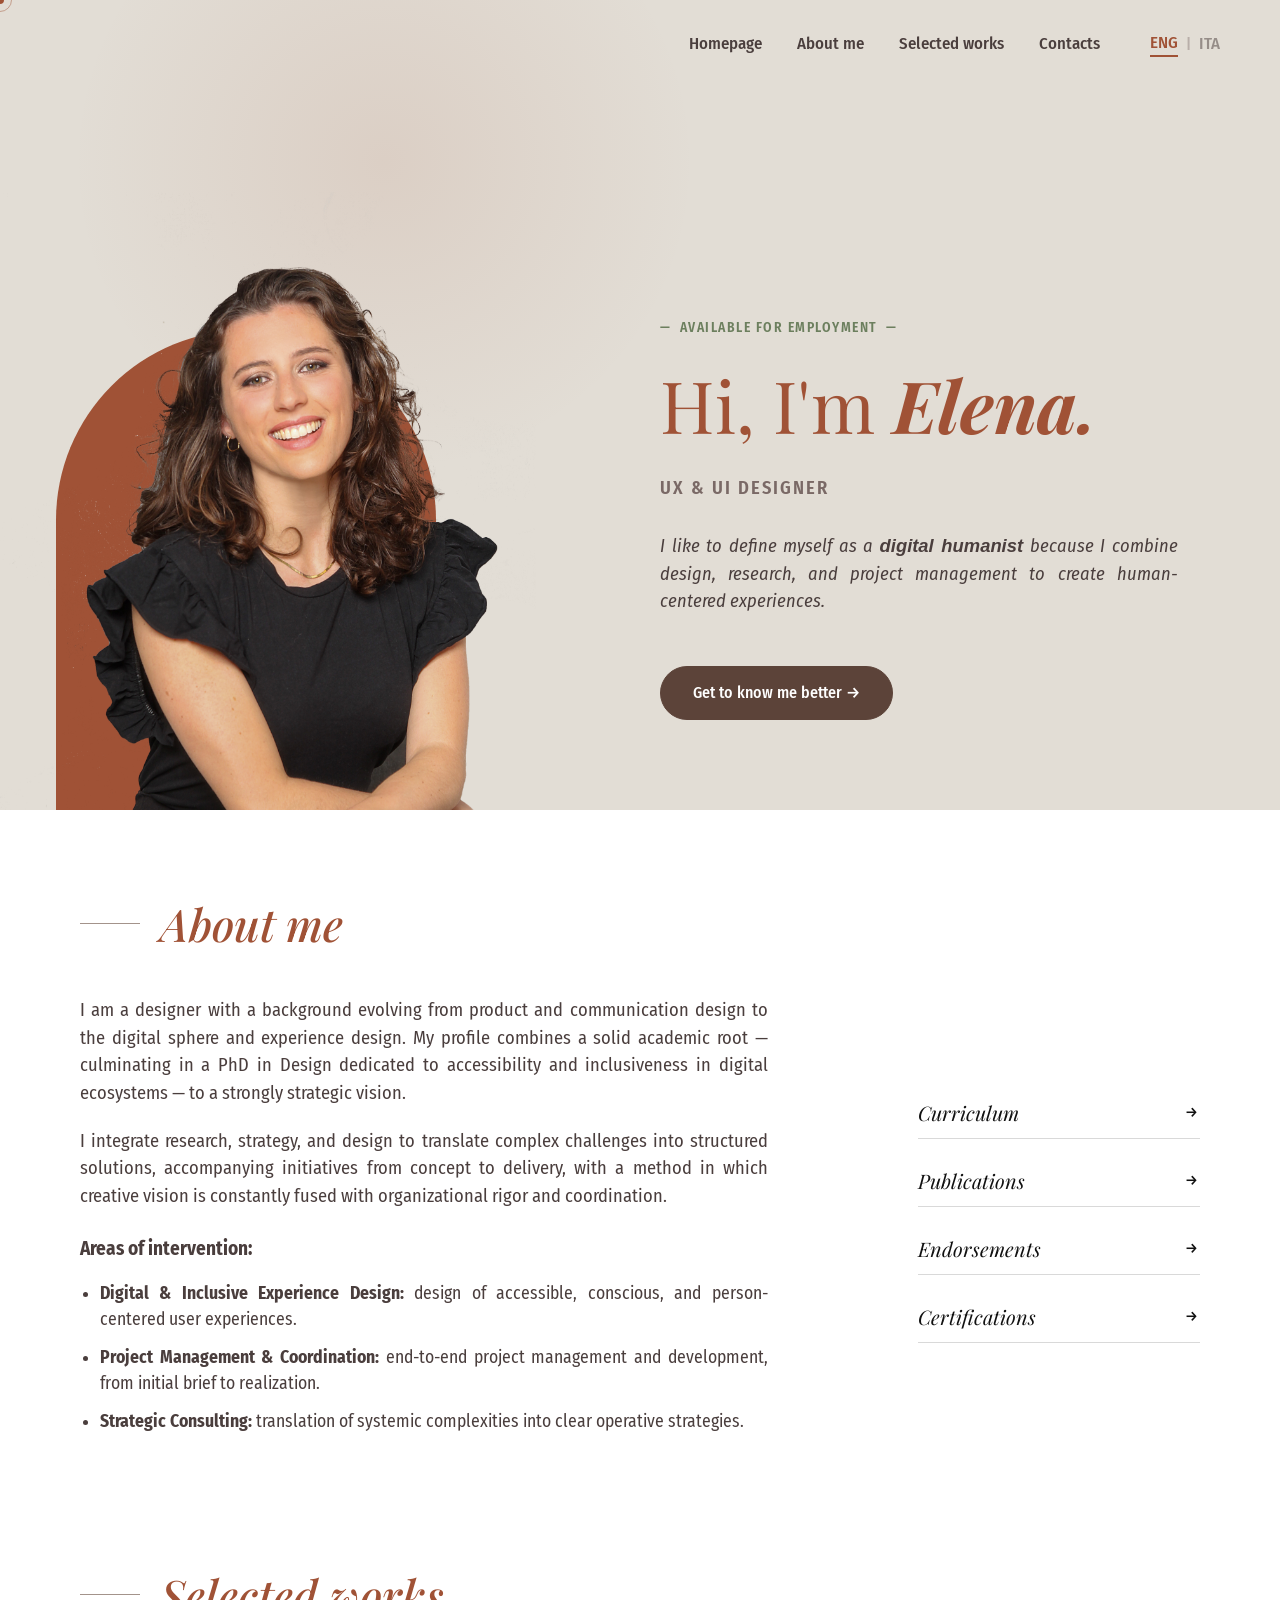
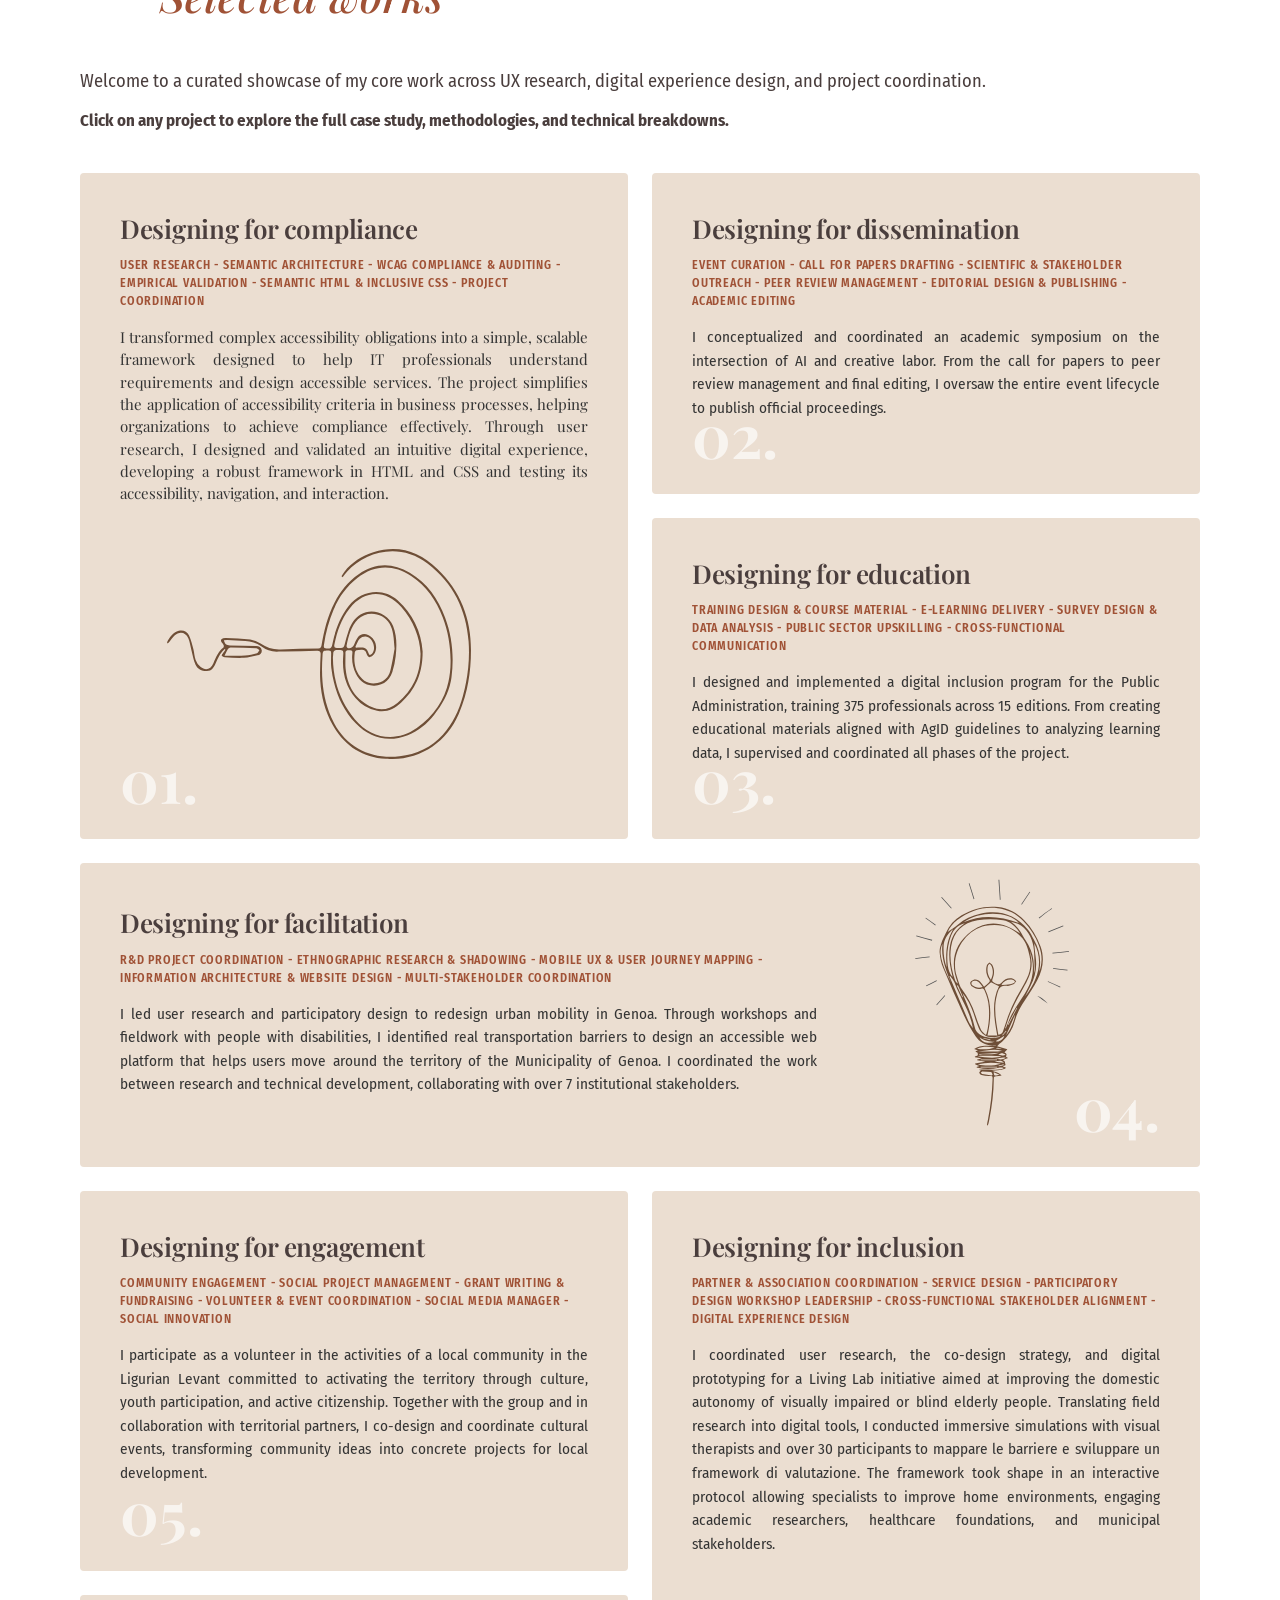
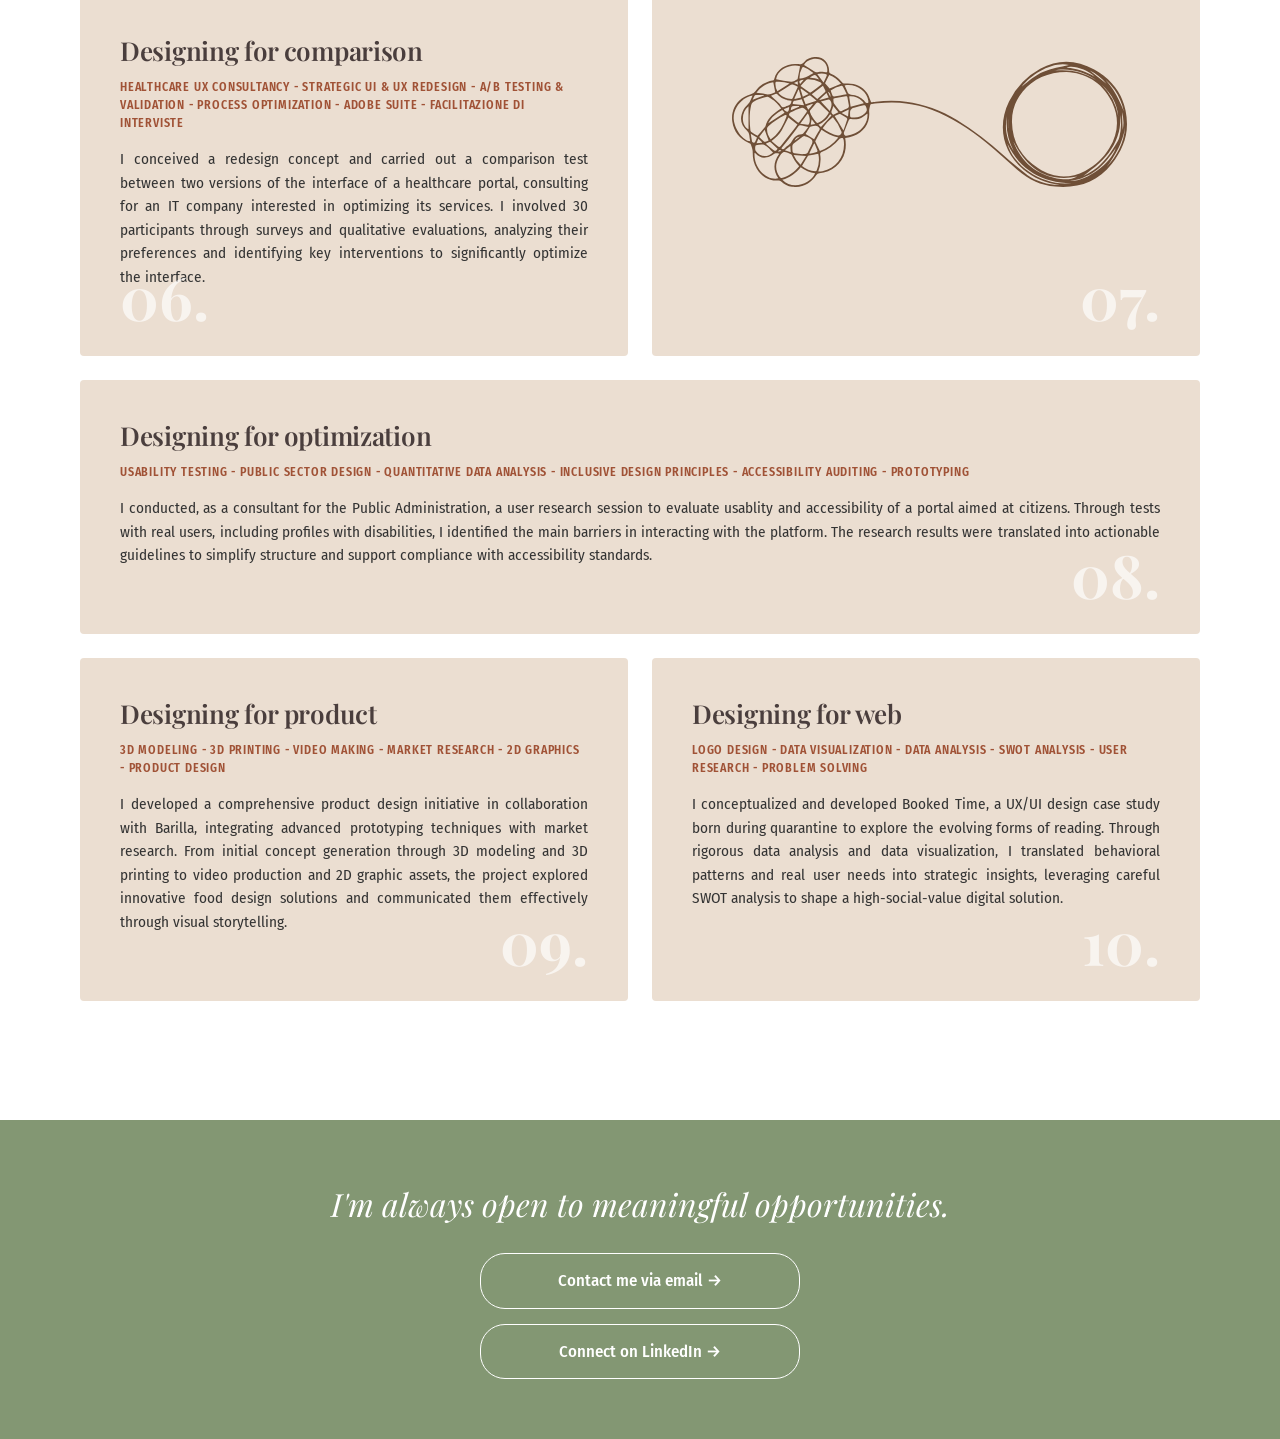
==== commit ffc90d6b: "Add files via upload" ====
--- a/index.html
+++ b/index.html
@@ -13,186 +13,6 @@
     <link href="https://fonts.googleapis.com/css2?family=Fira+Sans+Condensed:ital,wght@0,300;0,400;0,500;0,700;1,300;1,400;1,500;1,700&family=Playfair+Display:ital,wght@0,400;0,600;0,700;1,400;1,600;1,700&display=swap" rel="stylesheet">
 
     <link rel="stylesheet" href="style.css">
-
-    <!-- STILE AGGIUNTIVO: CORRETTO FLUSSO ELASTICO, ALTEZZA BOX E FIX MOBILE -->
-<style>
-    /* Forziamo la card a comportarsi da flex container fluido e sicuro */
-    .work-card,
-    article.work-card {
-        position: relative !important;
-        transition: transform 0.3s ease !important;
-        display: flex !important;
-        flex-direction: column !important;
-        justify-content: flex-start !important;
-        height: auto !important;
-        padding-bottom: 50px !important;
-    }
-
-    .work-card:not(.card-04):not(.card-08) {
-        min-height: unset !important; 
-    }
-
-    /* Regola per rendere i box 5, 6 e 7 più alti */
-    .work-card.card-05,
-    .work-card.card-06,
-    .work-card.card-07 {
-        min-height: 520px !important;
-        justify-content: space-between !important;
-    }
-
-    .work-card.card-05 .card-inner-padded,
-    .work-card.card-06 .card-content-wrapper,
-    .work-card.card-07 .card-content-wrapper {
-        padding-top: 10px !important;
-        padding-bottom: 30px !important;
-        flex-grow: 1 !important;
-    }
-
-    .work-card:hover {
-        transform: scale(1.02) !important;
-    }
-
-    .card-link-overlay {
-        position: absolute !important;
-        inset: 0 !important;
-        z-index: 10 !important;
-    }
-
-    .card-08 {
-        grid-column: 1 / -1 !important;
-    }
-
-    /* Le card 09 e 10 ora non occupano l'intera larghezza, disponendosi affiancate nella griglia */
-    .card-09,
-    .card-10 {
-        grid-column: auto !important;
-    }
-
-    /* Stile coerente per i titoli di tutte le card: niente italic e font leggermente più piccolo */
-    .work-card h3,
-    .work-card .title-vertical,
-    .work-card .title-vertical-right,
-    .work-card .title-inline,
-    .work-card .title-vertical-left,
-    .work-card .title-inline-bottom,
-    .work-card .title-top-right {
-        font-family: 'Playfair Display', serif !important;
-        font-size: 26px !important;
-        font-weight: 600 !important;
-        font-style: normal !important;
-        line-height: 1.2 !important;
-        margin-bottom: 12px !important;
-        letter-spacing: -0.3px !important;
-    }
-
-    .work-card .card-tags {
-        margin-top: 4px !important;
-        margin-bottom: 16px !important;
-        display: block !important;
-    }
-
-    .work-card:not(.card-04):not(.card-08) .card-content-wrapper,
-    .work-card:not(.card-04):not(.card-08) .card-top-content,
-    .work-card:not(.card-04):not(.card-08) .card-inner-padded {
-        display: flex !important;
-        flex-direction: column !important;
-        flex-grow: 1 !important;
-        justify-content: flex-start !important;
-    }
-
-    .work-card:not(.card-04):not(.card-08) .card-description {
-        margin-top: 0px !important;
-        margin-bottom: 16px !important;
-    }
-
-    .work-card.card-01 .card-bottom-row {
-        margin-top: 15px !important;
-        display: flex !important;
-        justify-content: center !important;
-        align-items: center !important;
-        padding-top: 10px !important;
-        width: 100% !important;
-        margin-right: 30px !important;
-    }
-
-    .work-card.card-07 .illustration-bottom-center {
-        margin-top: 15px !important;
-        display: flex !important;
-        justify-content: center !important;
-        align-items: center !important;
-        padding-top: 5px !important;
-        margin-bottom: 10px !important;
-        width: 100% !important;
-        margin-right: 30px !important;
-    }
-
-    .work-card .illustration-target,
-    .work-card .illustration-tangle {
-        max-width: 85% !important; 
-        height: auto !important;
-        display: block !important;
-    }
-
-    .scroll-top-btn {
-        position: fixed !important;
-        bottom: 30px !important;
-        right: 30px !important;
-        z-index: 99 !important;
-        width: 45px !important;
-        height: 45px !important;
-        border-radius: 50% !important;
-        display: flex !important;
-        align-items: center !important;
-        justify-content: center !important;
-        opacity: 0 !important;
-        visibility: hidden !important;
-        transition: opacity 0.3s ease, visibility 0.3s ease, background-color 0.3s ease !important;
-        text-decoration: none !important;
-        box-shadow: 0 4px 10px rgba(0,0,0,0.15) !important;
-    }
-
-    .scroll-top-btn.show {
-        opacity: 1 !important;
-        visibility: visible !important;
-    }
-
-    .scroll-top-btn:hover {
-        background-color: var(--accent-color, #555) !important;
-    }
-
-    /* CORREZIONI SPECIFICHE PER MOBILE */
-    @media (max-width: 768px) {
-        /* Fix Card 04: ripristina dimensione e layout verticale dell'illustrazione */
-        .work-card.card-04 .mobiquity-grid {
-            display: flex !important;
-            flex-direction: column !important;
-        }
-        .work-card.card-04 .illustration-center {
-            width: 100% !important;
-            display: flex !important;
-            justify-content: center !important;
-            margin-top: 20px !important;
-        }
-        .work-card.card-04 .illustration-bulb {
-            max-width: 75% !important;
-            width: 100% !important;
-            height: auto !important;
-        }
-
-        /* Fix Hero Section: evita che l'arco si sovrapponga a ITA/ENG e navbar */
-        .hero-section {
-            padding-top: 30px !important;
-        }
-        .hero-image-container {
-            position: relative !important;
-            margin-top: 15px !important;
-        }
-        .navbar {
-            position: relative !important;
-            z-index: 100 !important;
-        }
-    }
-</style>
 </head>
 
 <body>
@@ -242,16 +62,10 @@
                     <em>Elena.</em>
                 </h1>
 
+                <h2 class="hero-role" data-translate="hero_role">UX & UI Designer</h2>
+
                 <p class="hero-intro" data-translate="hero_intro">
-                    I am a <strong>digital humanist</strong> bridging design,
-                    research, and project management to build human-centered
-                 experiences.
-                </p>
-
-                <!-- SOTTO-TESTO AGGIORNATO CON L'INTERRUZIONE RICHIESTA -->
-                <p class="hero-subtext" data-translate="hero_subtext">
-                    Explore my professional journey, skills and projects to discover<br>
-                    my approach to solving <strong>complex challenges</strong>.
+                    <em>I like to define myself as a <strong>digital humanist</strong> because I combine design, research, and project management to create human-centered experiences.</em>
                 </p>
 
                 <a href="#about" class="hero-btn" data-translate="hero_btn">
@@ -278,48 +92,43 @@
                 <div class="about-grid">
                     <div class="about-text">
                         <p data-translate="about_p1">
-                            I'm a <strong>UX Designer</strong> and
-                            <strong>Digital Humanist</strong> with a background
-                            spanning product design, interactive systems, UX
-                            research, and project coordination. I hold a
-                            company-based <strong>PhD in Design</strong>,
-                            focusing on embedding <strong>accessibility</strong>
-                            into digital product development and organizational culture.
+                            I am a designer with a background evolving from product and communication design to the digital sphere and experience design. My profile combines a solid academic root — culminating in a PhD in Design dedicated to accessibility and inclusiveness in digital ecosystems — to a strongly strategic vision.
                         </p>
 
                         <p data-translate="about_p2">
-                            My work bridges <strong>research and strategy</strong>
-                            to translate complex challenges into clear, inclusive
-                            solutions. I combine creative thinking with a pragmatic
-                            approach—shaping user-centered products while coordinating
-                            the teams, processes, and decisions that bring them to life.
+                            I integrate research, strategy, and design to translate complex challenges into structured solutions, accompanying initiatives from concept to delivery, with a method in which creative vision is constantly fused with organizational rigor and coordination.
                         </p>
 
-                        <p data-translate="about_p3">
-                            I'm now looking to grow within a dynamic team at the
-                            intersection of <strong>UX, digital experience, and
-                            project coordination</strong> — contributing not only
-                            to the quality of the final experience, but also to the
-                            people, processes, and decisions that make it possible.
-                        </p>
+                        <div class="areas-of-intervention" data-translate="about_p3_title">
+                            <strong>Areas of intervention:</strong>
+                        </div>
+                        <ul class="areas-list" data-translate="about_p3_list">
+                            <li><strong>Digital & Inclusive Experience Design:</strong> design of accessible, conscious, and person-centered user experiences.</li>
+                            <li><strong>Project Management & Coordination:</strong> end-to-end project management and development, from initial brief to realization.</li>
+                            <li><strong>Strategic Consulting:</strong> translation of systemic complexities into clear operative strategies.</li>
+                        </ul>
                     </div>
 
                     <div class="about-actions">
-                        <a href="https://drive.google.com/file/d/1hDPijjQROxt_BH_LPmdRqtNx6TCOZf5o/view?usp=sharing" class="action-btn" target="_blank" rel="noopener noreferrer" data-translate="btn_cv">
-    View my curriculum &rarr;
-</a>
-
-                       <a href="https://unige.iris.cineca.it/cris/rp/rp87068" class="action-btn" target="_blank" rel="noopener noreferrer" data-translate="btn_pub">
-    Explore my pubblications &rarr;
-</a>
-
-                      <a href="https://drive.google.com/file/d/1c4zVQFyh4QvlXAP3Y-TrmDYZAZjWb6-3/view?usp=sharing" class="action-btn" target="_blank" rel="noopener noreferrer" data-translate="btn_end">
-    Read my endorsements &rarr;
-</a>
-
-                      <a href="https://drive.google.com/drive/folders/10m5pbpND0SlUdgTQ2UemcVd5CPXDOtZB?usp=sharing" class="action-btn" target="_blank" rel="noopener noreferrer" data-translate="btn_cert">
-    View my certifications &rarr;
-</a>
+                        <a href="https://drive.google.com/file/d/1hDPijjQROxt_BH_LPmdRqtNx6TCOZf5o/view?usp=sharing" class="open-book-trigger" target="_blank" rel="noopener noreferrer">
+                            <span class="trigger-text" data-translate="btn_cv">Curriculum</span>
+                            <span class="trigger-action">&rarr;</span>
+                        </a>
+
+                        <a href="https://unige.iris.cineca.it/cris/rp/rp87068" class="open-book-trigger" target="_blank" rel="noopener noreferrer">
+                            <span class="trigger-text" data-translate="btn_pub">Publications</span>
+                            <span class="trigger-action">&rarr;</span>
+                        </a>
+
+                        <a href="https://drive.google.com/file/d/1c4zVQFyh4QvlXAP3Y-TrmDYZAZjWb6-3/view?usp=sharing" class="open-book-trigger" target="_blank" rel="noopener noreferrer">
+                            <span class="trigger-text" data-translate="btn_end">Endorsements</span>
+                            <span class="trigger-action">&rarr;</span>
+                        </a>
+
+                        <a href="https://drive.google.com/drive/folders/10m5pbpND0SlUdgTQ2UemcVd5CPXDOtZB?usp=sharing" class="open-book-trigger" target="_blank" rel="noopener noreferrer">
+                            <span class="trigger-text" data-translate="btn_cert">Certifications</span>
+                            <span class="trigger-action">&rarr;</span>
+                        </a>
                     </div>
                 </div>
             </section>
@@ -335,11 +144,7 @@
                 </div>
 
                 <p class="works-intro" data-translate="works_intro">
-                    Welcome to a curated showcase of my core work across UX research,
-                    digital experience design, and project coordination. Rather than
-                    an exhaustive list, these selected projects highlight how I connect
-                    user needs, complex stakeholder environments, and accessible design
-                    systems to deliver measurable outcomes.
+                    Welcome to a curated showcase of my core work across UX research, digital experience design, and project coordination.
                 </p>
 
                 <p class="works-subintro" data-translate="works_subintro">
@@ -356,10 +161,10 @@
                         <a href="easywcag.html" class="card-link-overlay" aria-label="EasyWCAG Case Study"></a>
                         <div class="card-top-content">
                             <h3 data-translate="card1_title">Designing for compliance</h3>
-                            <div class="card-tags" data-translate="card1_tags">
-                                USER RESEARCH — SEMANTIC ARCHITECTURE —
-                                WCAG COMPLIANCE & AUDITING — 
-                                EMPIRICAL VALIDATION — SEMANTIC HTML & INCLUSIVE CSS — 
+                            <div class="card-tags" style="text-align: left;" data-translate="card1_tags">
+                                USER RESEARCH - SEMANTIC ARCHITECTURE - 
+                                WCAG COMPLIANCE & AUDITING - 
+                                EMPIRICAL VALIDATION - SEMANTIC HTML & INCLUSIVE CSS - 
                                 PROJECT COORDINATION
                             </div>
 
@@ -402,10 +207,10 @@
                         <a href="alterego.html" class="card-link-overlay" aria-label="Alter Ego Case Study"></a>
                         <div class="card-content-wrapper">
                             <h3 data-translate="card2_title">Designing for dissemination</h3>
-                            <div class="card-tags" data-translate="card2_tags">
-                                EVENT CURATION — CALL FOR PAPERS DRAFTING —
-                                SCIENTIFIC & STAKEHOLDER OUTREACH — PEER REVIEW MANAGEMENT — 
-                                EDITORIAL DESIGN & PUBLISHING — 
+                            <div class="card-tags" style="text-align: left;" data-translate="card2_tags">
+                                EVENT CURATION - CALL FOR PAPERS DRAFTING -
+                                SCIENTIFIC & STAKEHOLDER OUTREACH - PEER REVIEW MANAGEMENT - 
+                                EDITORIAL DESIGN & PUBLISHING - 
                                 ACADEMIC EDITING
                             </div>
 
@@ -430,10 +235,10 @@
                         
                         <div class="card-content-wrapper">
                             <h3 data-translate="card3_title">Designing for education</h3>
-                            <div class="card-tags" data-translate="card3_tags">
-                                TRAINING DESIGN & COURSE MATERIAL — E-LEARNING DELIVERY — 
-                                SURVEY DESIGN & DATA ANALYSIS — 
-                                PUBLIC SECTOR UPSKILLING — 
+                            <div class="card-tags" style="text-align: left;" data-translate="card3_tags">
+                                TRAINING DESIGN & COURSE MATERIAL - E-LEARNING DELIVERY - 
+                                SURVEY DESIGN & DATA ANALYSIS - 
+                                PUBLIC SECTOR UPSKILLING - 
                                 CROSS-FUNCTIONAL COMMUNICATION
                             </div>
 
@@ -461,10 +266,10 @@
                         <div class="mobiquity-grid">
                             <div>
                                 <h3 data-translate="card4_title">Designing for facilitation</h3>
-                                <div class="card-tags" data-translate="card4_tags">
-                                    R&D PROJECT COORDINATION — 
-                                    ETHNOGRAPHIC RESEARCH & SHADOWING — MOBILE UX & USER JOURNEY MAPPING — 
-                                    INFORMATION ARCHITECTURE & WEBSITE DESIGN — 
+                                <div class="card-tags" style="text-align: left;" data-translate="card4_tags">
+                                    R&D PROJECT COORDINATION - 
+                                    ETHNOGRAPHIC RESEARCH & SHADOWING - MOBILE UX & USER JOURNEY MAPPING - 
+                                    INFORMATION ARCHITECTURE & WEBSITE DESIGN - 
                                     MULTI-STAKEHOLDER COORDINATION
                                 </div>
 
@@ -499,10 +304,10 @@
                         
                         <div class="card-inner-padded">
                             <h3 data-translate="card5_title">Designing for engagement</h3>
-                            <div class="card-tags" data-translate="card5_tags">
-                                COMMUNITY ENGAGEMENT — SOCIAL PROJECT MANAGEMENT —
-                                GRANT WRITING & FUNDRAISING — 
-                                VOLUNTEER & EVENT COORDINATION — SOCIAL MEDIA MANAGER — 
+                            <div class="card-tags" style="text-align: left;" data-translate="card5_tags">
+                                COMMUNITY ENGAGEMENT - SOCIAL PROJECT MANAGEMENT -
+                                GRANT WRITING & FUNDRAISING - 
+                                VOLUNTEER & EVENT COORDINATION - SOCIAL MEDIA MANAGER - 
                                 SOCIAL INNOVATION
                             </div>
 
@@ -530,10 +335,10 @@
                         
                         <div class="card-content-wrapper">
                             <h3 data-translate="card6_title">Designing for comparison</h3>
-                            <div class="card-tags" data-translate="card6_tags">
-                                HEALTHCARE UX CONSULTANCY — STRATEGIC UI & UX REDESIGN — 
-                                A/B TESTING & VALIDATION —  
-                                PROCESS OPTIMIZATION — ADOBE SUITE — 
+                            <div class="card-tags" style="text-align: left;" data-translate="card6_tags">
+                                HEALTHCARE UX CONSULTANCY - STRATEGIC UI & UX REDESIGN - 
+                                A/B TESTING & VALIDATION -  
+                                PROCESS OPTIMIZATION - ADOBE SUITE - 
                                 INTERVIEW FACILITATION
                             </div>
 
@@ -558,10 +363,9 @@
                         
                         <div class="card-content-wrapper">
                             <h3 data-translate="card7_title">Designing for inclusion</h3>
-                            <div class="card-tags" data-translate="card7_tags">
-                                PARTNER & ASSOCIATION COORDINATION — SERVICE DESIGN — PARTICIPATORY DESIGN WORKSHOP LEADERSHIP — CROSS-FUNCTIONAL STAKEHOLDER ALIGNMENT — 
-                                DIGITAL EXPERIENCE DESIGN — 
-                                PARTICIPATORY WORKSHOP LEADERSHIP
+                            <div class="card-tags" style="text-align: left;" data-translate="card7_tags">
+                                PARTNER & ASSOCIATION COORDINATION - SERVICE DESIGN - PARTICIPATORY DESIGN WORKSHOP LEADERSHIP - CROSS-FUNCTIONAL STAKEHOLDER ALIGNMENT - 
+                                DIGITAL EXPERIENCE DESIGN
                             </div>
 
                             <p class="card-description" data-translate="card7_desc">
@@ -598,10 +402,10 @@
                         
                         <div class="card-content-wrapper">
                             <h3 data-translate="card8_title">Designing for optimization</h3>
-                            <div class="card-tags" data-translate="card8_tags">
-                                USABILITY TESTING — PUBLIC SECTOR DESIGN — 
-                                QUANTITATIVE DATA ANALYSIS — INCLUSIVE DESIGN PRINCIPLES — 
-                                ACCESSIBILITY AUDITING — PROTOTYPING
+                            <div class="card-tags" style="text-align: left;" data-translate="card8_tags">
+                                USABILITY TESTING - PUBLIC SECTOR DESIGN - 
+                                QUANTITATIVE DATA ANALYSIS - INCLUSIVE DESIGN PRINCIPLES - 
+                                ACCESSIBILITY AUDITING - PROTOTYPING
                             </div>
 
                             <p class="card-description" data-translate="card8_desc">
@@ -619,9 +423,9 @@
                         
                         <div class="card-content-wrapper">
                             <h3 data-translate="card9_title">Designing for product</h3>
-                            <div class="card-tags" data-translate="card9_tags">
-                                3D MODELING — 3D PRINTING — VIDEO MAKING — 
-                                MARKET RESEARCH — 2D GRAPHICS — PRODUCT DESIGN
+                            <div class="card-tags" style="text-align: left;" data-translate="card9_tags">
+                                3D MODELING - 3D PRINTING - VIDEO MAKING - 
+                                MARKET RESEARCH - 2D GRAPHICS - PRODUCT DESIGN
                             </div>
 
                             <p class="card-description" data-translate="card9_desc">
@@ -639,9 +443,9 @@
                         
                         <div class="card-content-wrapper">
                             <h3 data-translate="card10_title">Designing for web</h3>
-                            <div class="card-tags" data-translate="card10_tags">
-                                LOGO DESIGN — DATA VISUALIZATION — DATA ANALYSIS — 
-                                SWOT ANALYSIS — USER RESEARCH — PROBLEM SOLVING
+                            <div class="card-tags" style="text-align: left;" data-translate="card10_tags">
+                                LOGO DESIGN - DATA VISUALIZATION - DATA ANALYSIS - 
+                                SWOT ANALYSIS - USER RESEARCH - PROBLEM SOLVING
                             </div>
 
                             <p class="card-description" data-translate="card10_desc">
@@ -696,7 +500,11 @@
         class="scroll-top-btn"
         aria-label="Torna su"
     >
+        <svg class="progress-ring" viewBox="0 0 45 45">
+            <circle id="progressRingCircle" cx="22.5" cy="22.5" r="20.5" />
+        </svg>
         <svg
+            class="arrow-icon"
             width="20"
             height="20"
             viewBox="0 0 24 24"
@@ -708,8 +516,12 @@
         </svg>
     </a>
 
-
-    <!-- SCRIPT GESTIONE LINGUA E SCROLL TO TOP -->
+    <!-- CUSTOM CURSOR -->
+    <div class="custom-cursor-dot"></div>
+    <div class="custom-cursor-trail"></div>
+
+
+    <!-- SCRIPT GESTIONE LINGUA, CURSORE E SCROLL TO TOP -->
     <script>
         const translations = {
             en: {
@@ -718,60 +530,63 @@
                 nav_works: "Selected works",
                 nav_contacts: "Contacts",
                 hero_badge: "AVAILABLE FOR EMPLOYMENT",
+                hero_role: "UX & UI Designer",
                 hero_title_hi: "Hi, I'm",
-                hero_intro: "I am a <strong>digital humanist</strong> bridging design, research, and project management to build human-centered experiences.",
-                hero_subtext: "Explore my professional journey, skills and projects to discover<br>my approach to solving <strong>complex challenges</strong>.",
+                hero_intro: "<em>I like to define myself as a <strong>digital humanist</strong> because I combine design, research, and project management to create human-centered experiences.</em>",
                 hero_btn: "Get to know me better &rarr;",
                 about_title: "About me",
-                about_p1: "I have a background in <strong>product design and communication</strong>, through which I developed a professional path spanning experience design, innovation, and project management. I hold a <strong>PhD in Design</strong>, dedicated to the integration of <strong>accessibility</strong> into digital ecosystems, exploring strategies to make design more inclusive and conscious.",
-                about_p2: "In my work, I integrate <strong>research, strategy, and design</strong> to tackle complex challenges and transform them into clear and meaningful solutions. Alongside creative vision, I combine a structured approach to <strong>project management and coordination</strong>, following development from early phases to completion.",
-                about_p3: "I am interested in contexts where I can contribute to the <strong>design and development of experiences, projects, and events</strong>, leveraging cross-functional skills and a vision that combines <strong>design, people, and organization</strong>.",
-                btn_cv: "View my curriculum &rarr;",
-                btn_pub: "Explore my pubblications &rarr;",
-                btn_end: "Read my endorsements &rarr;",
-                btn_cert: "View my certifications &rarr;",
+                about_p1: "I am a designer with a background evolving from product and communication design to the digital sphere and experience design. My profile combines a solid academic root — culminating in a PhD in Design dedicated to accessibility and inclusiveness in digital ecosystems — to a strongly strategic vision.",
+                about_p2: "I integrate research, strategy, and design to translate complex challenges into structured solutions, accompanying initiatives from concept to delivery, with a method in which creative vision is constantly fused with organizational rigor and coordination.",
+                about_p3_title: "<strong>Areas of intervention:</strong>",
+               about_p3_list: `<li><strong>Digital & Inclusive Experience Design:</strong> design of accessible, conscious, and person-centered user experiences.</li>
+    <li><strong>Project Management & Coordination:</strong> end-to-end project management and development, from initial brief to realization.</li>
+    <li><strong>Strategic Consulting:</strong> translation of systemic complexities into clear operative strategies.</li>`,
+                btn_cv: "Curriculum",
+                btn_pub: "Publications",
+                btn_end: "Endorsements",
+                btn_cert: "Certifications",
                 works_title: "Selected works",
-                works_intro: "Welcome to a curated showcase of my core work across UX research, digital experience design, and project coordination. Rather than an exhaustive list, these selected projects highlight how I connect user needs, complex stakeholder environments, and accessible design systems to deliver measurable outcomes.",
+                works_intro: "Welcome to a curated showcase of my core work across UX research, digital experience design, and project coordination.",
                 works_subintro: "<strong>Click on any project to explore the full case study, methodologies, and technical breakdowns.</strong>",
                 
                 card1_title: "Designing for compliance",
-                card1_tags: "USER RESEARCH — SEMANTIC ARCHITECTURE — WCAG COMPLIANCE & AUDITING — EMPIRICAL VALIDATION — SEMANTIC HTML & INCLUSIVE CSS — PROJECT COORDINATION",
+                card1_tags: "USER RESEARCH - SEMANTIC ARCHITECTURE - WCAG COMPLIANCE & AUDITING - EMPIRICAL VALIDATION - SEMANTIC HTML & INCLUSIVE CSS - PROJECT COORDINATION",
                 card1_desc: "I transformed complex accessibility obligations into a simple, scalable framework designed to help IT professionals understand requirements and design accessible services. The project simplifies the application of accessibility criteria in business processes, helping organizations to achieve compliance effectively. Through user research, I designed and validated an intuitive digital experience, developing a robust framework in HTML and CSS and testing its accessibility, navigation, and interaction.",
                 
                 card2_title: "Designing for dissemination",
-                card2_tags: "EVENT CURATION — CALL FOR PAPERS DRAFTING — SCIENTIFIC & STAKEHOLDER OUTREACH — PEER REVIEW MANAGEMENT — EDITORIAL DESIGN & PUBLISHING — ACADEMIC EDITING",
+                card2_tags: "EVENT CURATION - CALL FOR PAPERS DRAFTING - SCIENTIFIC & STAKEHOLDER OUTREACH - PEER REVIEW MANAGEMENT - EDITORIAL DESIGN & PUBLISHING - ACADEMIC EDITING",
                 card2_desc: "I conceptualized and coordinated an academic symposium on the intersection of AI and creative labor. From the call for papers to peer review management and final editing, I oversaw the entire event lifecycle to publish official proceedings.",
                 
                 card3_title: "Designing for education",
-                card3_tags: "TRAINING DESIGN & COURSE MATERIAL — E-LEARNING DELIVERY — SURVEY DESIGN & DATA ANALYSIS — PUBLIC SECTOR UPSKILLING — CROSS-FUNCTIONAL COMMUNICATION",
+                card3_tags: "TRAINING DESIGN & COURSE MATERIAL - E-LEARNING DELIVERY - SURVEY DESIGN & DATA ANALYSIS - PUBLIC SECTOR UPSKILLING - CROSS-FUNCTIONAL COMMUNICATION",
                 card3_desc: "I designed and implemented a digital inclusion program for the Public Administration, training 375 professionals across 15 editions. From creating educational materials aligned with AgID guidelines to analyzing learning data, I supervised and coordinated all phases of the project.",
                 
                 card4_title: "Designing for facilitation",
-                card4_tags: "R&D PROJECT COORDINATION — ETHNOGRAPHIC RESEARCH & SHADOWING — MOBILE UX & USER JOURNEY MAPPING — INFORMATION ARCHITECTURE & WEBSITE DESIGN — MULTI-STAKEHOLDER COORDINATION",
+                card4_tags: "R&D PROJECT COORDINATION - ETHNOGRAPHIC RESEARCH & SHADOWING - MOBILE UX & USER JOURNEY MAPPING - INFORMATION ARCHITECTURE & WEBSITE DESIGN - MULTI-STAKEHOLDER COORDINATION",
                 card4_desc: "I led user research and participatory design to redesign urban mobility in Genoa. Through workshops and fieldwork with people with disabilities, I identified real transportation barriers to design an accessible web platform that helps users move around the territory of the Municipality of Genoa. I coordinated the work between research and technical development, collaborating with over 7 institutional stakeholders.",
                 
                 card5_title: "Designing for engagement",
-                card5_tags: "COMMUNITY ENGAGEMENT — SOCIAL PROJECT MANAGEMENT — GRANT WRITING & FUNDRAISING — VOLUNTEER & EVENT COORDINATION — SOCIAL MEDIA MANAGER — SOCIAL INNOVATION",
+                card5_tags: "COMMUNITY ENGAGEMENT - SOCIAL PROJECT MANAGEMENT - GRANT WRITING & FUNDRAISING - VOLUNTEER & EVENT COORDINATION - SOCIAL MEDIA MANAGER - SOCIAL INNOVATION",
                 card5_desc: "I participate as a volunteer in the activities of a local community in the Ligurian Levant committed to activating the territory through culture, youth participation, and active citizenship. Together with the group and in collaboration with territorial partners, I co-design and coordinate cultural events, transforming community ideas into concrete projects for local development.",
                 
                 card6_title: "Designing for comparison",
-                card6_tags: "HEALTHCARE UX CONSULTANCY — STRATEGIC UI & UX REDESIGN — A/B TESTING & VALIDATION — PROCESS OPTIMIZATION — ADOBE SUITE — FACILITAZIONE DI INTERVISTE",
+                card6_tags: "HEALTHCARE UX CONSULTANCY - STRATEGIC UI & UX REDESIGN - A/B TESTING & VALIDATION - PROCESS OPTIMIZATION - ADOBE SUITE - FACILITAZIONE DI INTERVISTE",
                 card6_desc: "I conceived a redesign concept and carried out a comparison test between two versions of the interface of a healthcare portal, consulting for an IT company interested in optimizing its services. I involved 30 participants through surveys and qualitative evaluations, analyzing their preferences and identifying key interventions to significantly optimize the interface.",
                 
                 card7_title: "Designing for inclusion",
-                card7_tags: "PARTNER & ASSOCIATION COORDINATION — SERVICE DESIGN — PARTICIPATORY DESIGN WORKSHOP LEADERSHIP — CROSS-FUNCTIONAL STAKEHOLDER ALIGNMENT — DIGITAL EXPERIENCE DESIGN",
+                card7_tags: "PARTNER & ASSOCIATION COORDINATION - SERVICE DESIGN - PARTICIPATORY DESIGN WORKSHOP LEADERSHIP - CROSS-FUNCTIONAL STAKEHOLDER ALIGNMENT - DIGITAL EXPERIENCE DESIGN",
                 card7_desc: "I coordinated user research, the co-design strategy, and digital prototyping for a Living Lab initiative aimed at improving the domestic autonomy of visually impaired or blind elderly people. Translating field research into digital tools, I conducted immersive simulations with visual therapists and over 30 participants to mappare le barriere e sviluppare un framework di valutazione. The framework took shape in an interactive protocol allowing specialists to improve home environments, engaging academic researchers, healthcare foundations, and municipal stakeholders.",
                 
                 card8_title: "Designing for optimization",
-                card8_tags: "USABILITY TESTING — PUBLIC SECTOR DESIGN — QUANTITATIVE DATA ANALYSIS — INCLUSIVE DESIGN PRINCIPLES — ACCESSIBILITY AUDITING — PROTOTYPING",
+                card8_tags: "USABILITY TESTING - PUBLIC SECTOR DESIGN - QUANTITATIVE DATA ANALYSIS - INCLUSIVE DESIGN PRINCIPLES - ACCESSIBILITY AUDITING - PROTOTYPING",
                 card8_desc: "I conducted, as a consultant for the Public Administration, a user research session to evaluate usablity and accessibility of a portal aimed at citizens. Through tests with real users, including profiles with disabilities, I identified the main barriers in interacting with the platform. The research results were translated into actionable guidelines to simplify structure and support compliance with accessibility standards.",
                 
                 card9_title: "Designing for product",
-                card9_tags: "3D MODELING — 3D PRINTING — VIDEO MAKING — MARKET RESEARCH — 2D GRAPHICS — PRODUCT DESIGN",
+                card9_tags: "3D MODELING - 3D PRINTING - VIDEO MAKING - MARKET RESEARCH - 2D GRAPHICS - PRODUCT DESIGN",
                 card9_desc: "I developed a comprehensive product design initiative in collaboration with Barilla, integrating advanced prototyping techniques with market research. From initial concept generation through 3D modeling and 3D printing to video production and 2D graphic assets, the project explored innovative food design solutions and communicated them effectively through visual storytelling.",
                 
                 card10_title: "Designing for web",
-                card10_tags: "LOGO DESIGN — DATA VISUALIZATION — DATA ANALYSIS — SWOT ANALYSIS — USER RESEARCH — PROBLEM SOLVING",
+                card10_tags: "LOGO DESIGN - DATA VISUALIZATION - DATA ANALYSIS - SWOT ANALYSIS - USER RESEARCH - PROBLEM SOLVING",
                 card10_desc: "I conceptualized and developed Booked Time, a UX/UI design case study born during quarantine to explore the evolving forms of reading. Through rigorous data analysis and data visualization, I translated behavioral patterns and real user needs into strategic insights, leveraging careful SWOT analysis to shape a high-social-value digital solution.",
                 
                 footer_title: "I'm always open to meaningful opportunities.",
@@ -784,60 +599,63 @@
                 nav_works: "Progetti scelti",
                 nav_contacts: "Contatti",
                 hero_badge: "DISPONIBILE PER ASSUNZIONI",
+                hero_role: "UX & UI Designer",
                 hero_title_hi: "Ciao, sono",
-                hero_intro: "Sono un'<strong>umanista digitale</strong> che unisce design, ricerca e project management per realizzare esperienze centrate sulle persone.",
-                hero_subtext: "Esplora il mio percorso professionale, le mie competenze e i miei progetti per scoprire il mio approccio nel risolvere <strong>sfide complesse</strong>.",
+                hero_intro: "<em>Mi piace definirmi un’<strong>umanista digitale</strong> perché unisco design, ricerca e project management per realizzare esperienze centrate sulle persone.</em>",
                 hero_btn: "Scopri di più su di me &rarr;",
                 about_title: "Chi sono",
-                about_p1: "Ho un background nel <strong>design del prodotto e della comunicazione</strong>, da cui ho sviluppato un percorso professionale tra progettazione di esperienze, innovazione e gestione di progetti. Ho conseguito un <strong>Dottorato in Design</strong>, dedicato all’integrazione dell’<strong>accessibilità</strong> negli ecosistemi digitali, approfondendo strategie per rendere la progettazione più inclusiva e consapevole.",
-                about_p2: "Nel mio lavoro integro <strong>ricerca, strategia e progettazione</strong> per affrontare sfide complesse e trasformarle in soluzioni chiare e significative. Affianco alla visione creativa un approccio strutturato alla <strong>gestione e al coordinamento dei progetti</strong>, seguendone lo sviluppo dalle prime fasi alla realizzazione.",
-                about_p3: "Mi interessano contesti in cui poter contribuire alla <strong>progettazione e allo sviluppo di esperienze, progetti ed eventi</strong>, mettendo a valore competenze trasversali e una visione che combina <strong>design, persone e organizzazione</strong>.",
-                btn_cv: "Visualizza il mio curriculum &rarr;",
-                btn_pub: "Esplora le mie pubblicazioni &rarr;",
-                btn_end: "Leggi le mie referenze &rarr;",
-                btn_cert: "Vedi le mie certificazioni &rarr;",
+                about_p1: "Sono una designer con un percorso evoluto dalla progettazione di prodotto e comunicazione alla sfera digitale dell’experience design. Il mio profilo unisce una solida radice accademica — culminata in un Dottorato in Design dedicato all’accessibilità e all’inclusività negli ecosistemi digitali — a una visione fortemente strategica.",
+                about_p2: "Integro ricerca, strategia e progettazione per tradurre sfide complesse in soluzioni strutturate, accompagnando le iniziative dal concept fino al delivery, con un metodo in cui la visione creativa si salda costantemente al rigore organizzativo e al coordinamento.",
+                about_p3_title: "<strong>Aree d’intervento:</strong>",
+                about_p3_list: `<li><strong>Digital & Inclusive Experience Design:</strong> progettazione di esperienze utente accessibili, consapevoli e centrate sulla persona.</li>
+    <li><strong>Project Management & Coordination:</strong> gestione e sviluppo di progetti end-to-end, dal brief iniziale alla realizzazione.</li>
+    <li><strong>Strategic Consulting:</strong> traduzione di complessità sistemiche in strategie operative chiare.</li>`,
+                btn_cv: "Curriculum",
+                btn_pub: "Pubblicazioni",
+                btn_end: "Referenze",
+                btn_cert: "Certificazioni",
                 works_title: "Progetti selezionati",
-                works_intro: "Benvenuti in una selezione dei miei lavori principali tra UX research, digital experience design e project coordination. Piuttosto che un elenco esaustivo, questi progetti mostrano come collego i bisogni degli utenti, contesti complessi di stakeholder e sistemi di design accessibili per ottenere risultati misurabili.",
+                works_intro: "Benvenuti in una selezione dei miei lavori principali tra UX research, digital experience design e project coordination.",
                 works_subintro: "<strong>Clicca su qualsiasi progetto per esplorare il caso studio completo, le metodologie e i dettagli tecnici.</strong>",
                 
                 card1_title: "Progettare per conformare",
-                card1_tags: "RICERCA UTENTI — ARCHITETTURA SEMANTICA — CONFORMITÀ E AUDITING WCAG — VALIDAZIONE EMPIRICA — HTML SEMANTICO E CSS INCLUSIVO — COORDINAMENTO DI PROGETTO",
+                card1_tags: "RICERCA UTENTI - ARCHITETTURA SEMANTICA - CONFORMITÀ E AUDITING WCAG - VALIDAZIONE EMPIRICA - HTML SEMANTICO E CSS INCLUSIVO - COORDINAMENTO DI PROGETTO",
                 card1_desc: "Ho trasformato i complessi obblighi di accessibilità in un framework semplice e scalabile, pensato per aiutare i professionisti digitali a comprendere i requisiti normativi. Il progetto semplifica l’applicazione dei criteri nei processi aziendali, aiutando le organizzazioni a raggiungere la conformità in modo efficace. Attraverso la ricerca, ho progettato e validato un’esperienza digitale intuitiva, sviluppando un solido framework in HTML e CSS e testandone navigazione e interazione.",
                 
                 card2_title: "Progettare per divulgare",
-                card2_tags: "CURATELA DI EVENTI — STESURA CALL FOR PAPERS — OUTREACH SCIENTIFICO E DI STAKEHOLDER — GESTIONE PEER REVIEW — EDITORIAL DESIGN E PUBLISHING — EDITING ACCADEMICO",
+                card2_tags: "CURATELA DI EVENTI - STESURA CALL FOR PAPERS - OUTREACH SCIENTIFICO E DI STAKEHOLDER - GESTIONE PEER REVIEW - EDITORIAL DESIGN E PUBLISHING - EDITING ACCADEMICO",
                 card2_desc: "Ho ideato e coordinato un simposio accademico sull'intersezione tra intelligenza artificiale e lavoro creativo. Dalla call for papers alla gestione delle peer review fino all'editing finale, ho curato l'intero ciclo di vita dell'evento per pubblicare gli atti.",
                 
                 card3_title: "Progettare per educare",
-                card3_tags: "PROGETTAZIONE DELLA FORMAZIONE E MATERIALE DIDATTICO — EROGAZIONE E-LEARNING — PROGETTAZIONE DI QUESTIONARI E ANALISI DATI — AGGIORNAMENTO SETTORE PUBBLICO — COMUNICAZIONE INTERFUNZIONALE",
+                card3_tags: "PROGETTAZIONE DELLA FORMAZIONE E MATERIALE DIDATTICO - EROGAZIONE E-LEARNING - PROGETTAZIONE DI QUESTIONARI E ANALISI DATI - AGGIORNAMENTO SETTORE PUBBLICO - COMUNICAZIONE INTERFUNZIONALE",
                 card3_desc: "Ho progettato e realizzato un programma di inclusione digitale per la Pubblica Amministrazione, formando 375 professionisti in 15 edizioni. Dalla creazione di materiali didattici in linea con le linee guida AgID fino’all’analisi dei dati, ho seguito e coordinato tutte le fasi del progetto.",
                 
                 card4_title: "Progettare per facilitare",
-                card4_tags: "COORDINAMENTO PROGETTI RICERCA E SVILUPPO — RICERCA ETNOGRAFICA E SHADOWING — MOBILE UX E MAPPATURA DI USER JOURNEY — ARCHITETTURA DELL'INFORMAZIONE E WEB DESIGN — COORDINAMENTO MULTI-STAKEHOLDER",
+                card4_tags: "COORDINAMENTO PROGETTI RICERCA E SVILUPPO - RICERCA ETNOGRAFICA E SHADOWING - MOBILE UX E MAPPATURA DI USER JOURNEY - ARCHITETTURA DELL'INFORMAZIONE E WEB DESIGN - COORDINAMENTO MULTI-STAKEHOLDER",
                 card4_desc: "Ho guidato la ricerca con gli utenti e la progettazione partecipata per ridisegnare la mobilità urbana a Genova. Attraverso laboratori e attività sul campo con persone con disabilità, ho individuato le barriere nei trasporti per progettare una piattaforma web accessibile che aiuti gli utenti a muoversi sul territorio del Comune di Genova. Ho coordinato il lavoro tra ricerca e sviluppo, collaborando con oltre 7 stakeholder istituzionali.",
                 
                 card5_title: "Progettare per coinvolgere",
-                card5_tags: "COINVOLGIMENTO DELLA COMUNITÀ — GESTIONE DI PROGETTI SOCIALI — SCRITTURA DI BANDI E RACCOLTA FONDI — COORDINAMENTO DI VOLONTARI E EVENTI — SOCIAL MEDIA MANAGER — INNOVAZIONE SOCIALE",
+                card5_tags: "COINVOLGIMENTO DELLA COMUNITÀ - GESTIONE DI PROGETTI SOCIALI - SCRITTURA DI BANDI E RACCOLTA FONDI - COORDINAMENTO DI VOLONTARI E EVENTI - SOCIAL MEDIA MANAGER - INNOVAZIONE SOCIALE",
                 card5_desc: "Partecipo come volontaria alle attività di una comunità locale del Levante Ligure impegnata nell’attivazione del territorio attraverso cultura, partecipazione giovanile e cittadinanza attiva. Insieme al gruppo e in collaborazione con i partner territoriali, co-progetto eventi culturali, trasformando le idee della comunità in progetti concreti per lo sviluppo locale.",
                 
                 card6_title: "Progettare per confrontare",
-                card6_tags: "CONSULENZA UX SANITARIA — REDESIGN STRATEGICO UI E UX — TEST A/B E VALIDAZIONE — OTTIMIZZAZIONE DEI PROCESSI — PACCHETTO ADOBE — FACILITAZIONE DI INTERVISTE",
+                card6_tags: "CONSULENZA UX SANITARIA - REDESIGN STRATEGICO UI E UX - TEST A/B E VALIDAZIONE - OTTIMIZZAZIONE DEI PROCESSI - PACCHETTO ADOBE - FACILITAZIONE DI INTERVISTE",
                 card6_desc: "Ho ideato un concept di redesign e realizzato un test di confronto tra due versioni dell’interfaccia di un portale sanitario, in consulenza a un’azienda IT interessata ad ottimizzare i servizi. Ho coinvolto 30 partecipanti attraverso sondaggi e valutazioni qualitative, analizzando le preferenze e individuando interventi mirati per ottimizzare l’interfaccia.",
                 
                 card7_title: "Progettare per includere",
-                card7_tags: "COORDINAMENTO DI PARTNER E ASSOCIAZIONI — SERVICE DESIGN — LEADERSHIP DI WORKSHOP DI DESIGN PARTECIPATIVO — ALLINEAMENTO DI STAKEHOLDER MULTIDISCIPLINARI — PROGETTAZIONE DI ESPERIENZE DIGITALI",
+                card7_tags: "COORDINAMENTO DI PARTNER E ASSOCIAZIONI - SERVICE DESIGN - LEADERSHIP DI WORKSHOP DI DESIGN PARTECIPATIVO - ALLINEAMENTO DI STAKEHOLDER MULTIDISCIPLINARI - PROGETTAZIONE DI ESPERIENZE DIGITALI",
                 card7_desc: "Ho coordinato la ricerca utente, la strategia di co-design e la prototipazione digitale per un’iniziativa di Living Lab finalizzata a migliorare l’autonomia domestica degli anziani ipovedenti o ciechi. Traducendo la ricerca sul campo in strumenti digitali, ho condotto simulazioni immersive con terapisti visivi e oltre 30 partecipanti per mappare le barriere e sviluppare un framework di valutazione. Il framework ha preso forma in un protocollo interattivo che ha permesso agli specialisti di migliorare gli ambienti domestici, coinvolgendo ricercatori, fondazioni e stakeholder comunali.",
                 
                 card8_title: "Progettare per ottimizzare",
-                card8_tags: "TEST DI USABILITÀ — DESIGN PER LA PUBBLICA AMMINISTRAZIONE — ANALISI DEI DATI QUANTITATIVI — PRINCIPI DI DESIGN INCLUSIVO — AUDITING DI ACCESSIBILITÀ — PROTOTIPAZIONE",
+                card8_tags: "TEST DI USABILITÀ - DESIGN PER LA PUBBLICA AMMINISTRAZIONE - ANALISI DEI DATI QUANTITATIVI - PRINCIPI DI DESIGN INCLUSIVO - AUDITING DI ACCESSIBILITÀ - PROTOTIPAZIONE",
                 card8_desc: "Ho condotto, in consulenza per la PA, una sessione di ricerca con gli utenti per valutare usabilità e accessibilità di un portale rivolto ai cittadini. Attraverso test con utenti reali, inclusi profili con disabilità, ho identificato le principali barriere nell’interazione con la piattaforma. I risultati della ricerca sono stati tradotti in linee guida operative per semplificare la struttura del portale e supportare la conformità.",
                 
                 card9_title: "Progettare per il prodotto",
-                card9_tags: "MODELLAZIONE 3D — STAMPA 3D — VIDEO MAKING — RICERCA DI MERCATO — GRAFICA 2D — PRODUCT DESIGN",
-                card9_desc: "Ho sviluppato un'iniziativa completa di product design in collaborazione con Barilla, integrando tecniche di prototipazione avanzata con la ricerca di mercato. Dalla generazione iniziale del concept attraverso la modellazione 3D e la stampa 3D fino alla produzione video e agli asset grafici 2D, il progetto ha esplorato soluzioni innovative di food design e le ha comunicate efficacemente attraverso il visual storytelling.",
+                card9_tags: "MODELLAZIONE 3D - STAMPA 3D - VIDEO MAKING - RICERCA DI MERCATO - GRAFICA 2D - PRODUCT DESIGN",
+                card9_desc: "Ho sviluppato un'iniziativa completa di product design in collaboration con Barilla, integrando tecniche di prototipazione avanzata con la ricerca di mercato. Dalla generazione iniziale del concept attraverso la modellazione 3D e la stampa 3D fino alla produzione video e agli asset grafici 2D, il progetto ha esplorato soluzioni innovative di food design e le ha comunicate efficacemente attraverso il visual storytelling.",
                 
                 card10_title: "Progettare per il web",
-                card10_tags: "LOGO DESIGN — VISUALIZZAZIONE DATI — ANALISI DATI — SWOT ANALYSIS — RICERCA UTENTI — PROBLEM SOLVING",
+                card10_tags: "LOGO DESIGN - VISUALIZZAZIONE DATI - ANALISI DATI - SWOT ANALYSIS - RICERCA UTENTI - PROBLEM SOLVING",
                 card10_desc: "Ho ideato e sviluppato Booked Time, un caso studio di design UX/UI nato durante la quarantena per esplorare le forme in evoluzione della lettura. Attraverso una rigorosa analisi e visualizzazione dei dati, ho tradotto i modelli di comportamento e i reali bisogni degli utenti in insight strategici, sfruttando un'attenta analisi SWOT per dare forma a una soluzione digitale ad alto valore sociale.",
                 
                 footer_title: "Sono sempre aperta a opportunità significative.",
@@ -846,16 +664,35 @@
             }
         };
 
-        // Script Scroll To Top
+        const navbar = document.querySelector('.navbar');
         const scrollTopBtn = document.getElementById('scrollTopBtn');
-
-        window.addEventListener('scroll', () => {
-            if (window.scrollY > 300) {
+        const progressRing = document.getElementById('progressRingCircle');
+        const ringCircumference = 2 * Math.PI * 20.5;
+        if (progressRing) {
+            progressRing.style.strokeDasharray = `${ringCircumference}`;
+            progressRing.style.strokeDashoffset = `${ringCircumference}`;
+        }
+
+        function updateScrollUI() {
+            const scrollY = window.scrollY;
+            const docHeight = document.documentElement.scrollHeight - window.innerHeight;
+            const progress = docHeight > 0 ? Math.min(scrollY / docHeight, 1) : 0;
+
+            if (scrollY > 300) {
                 scrollTopBtn.classList.add('show');
             } else {
                 scrollTopBtn.classList.remove('show');
             }
-        });
+
+            if (progressRing) {
+                progressRing.style.strokeDashoffset = `${ringCircumference * (1 - progress)}`;
+            }
+
+            navbar.classList.toggle('is-scrolled', scrollY > 40);
+        }
+
+        window.addEventListener('scroll', updateScrollUI, { passive: true });
+        updateScrollUI();
 
         scrollTopBtn.addEventListener('click', (e) => {
             e.preventDefault();
@@ -864,6 +701,79 @@
                 behavior: 'smooth'
             });
         });
+
+        const heroSection = document.querySelector('.hero-section');
+        const heroPortrait = document.querySelector('.hero-portrait');
+        const prefersReducedMotion = window.matchMedia('(prefers-reduced-motion: reduce)').matches;
+        const isTouchDevice = window.matchMedia('(hover: none)').matches;
+
+        if (heroSection && !prefersReducedMotion && !isTouchDevice) {
+            heroSection.addEventListener('mousemove', (e) => {
+                const rect = heroSection.getBoundingClientRect();
+                const relX = ((e.clientX - rect.left) / rect.width) * 100;
+                const relY = ((e.clientY - rect.top) / rect.height) * 100;
+                heroSection.style.setProperty('--mx', `${relX}%`);
+                heroSection.style.setProperty('--my', `${relY}%`);
+
+                if (heroPortrait) {
+                    const offsetX = (relX - 50) / 12;
+                    const offsetY = (relY - 50) / 20;
+                    heroPortrait.style.setProperty('--mx-offset', offsetX.toFixed(2));
+                    heroPortrait.style.setProperty('--my-offset', offsetY.toFixed(2));
+                }
+            });
+        }
+
+        const revealTargets = document.querySelectorAll('.work-card, .section-title-wrapper');
+        if ('IntersectionObserver' in window) {
+            const revealObserver = new IntersectionObserver((entries) => {
+                entries.forEach((entry, index) => {
+                    if (entry.isIntersecting) {
+                        const el = entry.target;
+                        const delay = el.classList.contains('work-card')
+                            ? (index % 2) * 90
+                            : 0;
+                        setTimeout(() => {
+                            el.classList.add('in-view');
+                        }, delay);
+                        revealObserver.unobserve(el);
+                    }
+                });
+            }, { threshold: 0.15, rootMargin: '0px 0px -40px 0px' });
+
+            revealTargets.forEach(el => revealObserver.observe(el));
+        } else {
+            revealTargets.forEach(el => el.classList.add('in-view'));
+        }
+
+        // --- CUSTOM CURSOR SCRIPT ---
+        const dot = document.querySelector('.custom-cursor-dot');
+        const trail = document.querySelector('.custom-cursor-trail');
+        const isTouch = window.matchMedia('(hover: none)').matches;
+
+        if (!isTouch && dot && trail) {
+            let mouseX = 0, mouseY = 0;
+            let trailX = 0, trailY = 0;
+
+            document.addEventListener('mousemove', (e) => {
+                mouseX = e.clientX;
+                mouseY = e.clientY;
+                dot.style.left = `${mouseX}px`;
+                dot.style.top = `${mouseY}px`;
+            });
+
+            function animateTrail() {
+                trailX += (mouseX - trailX) * 0.20;
+                trailY += (mouseY - trailY) * 0.20;
+                trail.style.left = `${trailX}px`;
+                trail.style.top = `${trailY}px`;
+                requestAnimationFrame(animateTrail);
+            }
+            animateTrail();
+        } else {
+            if (dot) dot.style.display = 'none';
+            if (trail) trail.style.display = 'none';
+        }
     </script>
     <script src="translate.js"></script>
 </body>
--- a/style.css
+++ b/style.css
@@ -1,3 +1,36 @@
+/* ==========================================
+   0. DESIGN TOKENS
+   ========================================== */
+:root {
+    --clr-cream: #E2DDD5;
+    --clr-sand: #EBDED1;
+    --clr-white: #FFFFFF;
+    --clr-text: #4A3E3D;
+    --clr-text-soft: #7A6966;
+    --clr-terracotta: #A05236;
+    --clr-terracotta-dark: #5C4339;
+    --clr-terracotta-darker: #433028;
+    --clr-sage: #839773;
+    --clr-sage-dark: #6C7F5E;
+
+    --ease-out: cubic-bezier(0.16, 1, 0.3, 1);
+    --ease-soft: cubic-bezier(0.4, 0, 0.2, 1);
+    --dur-fast: 0.25s;
+    --dur-med: 0.5s;
+    --dur-slow: 0.8s;
+}
+
+@media (prefers-reduced-motion: reduce) {
+    *,
+    *::before,
+    *::after {
+        animation-duration: 0.001ms !important;
+        animation-iteration-count: 1 !important;
+        transition-duration: 0.001ms !important;
+        scroll-behavior: auto !important;
+    }
+}
+
 /* ==========================================
    1. RESET & BASE STYLES
    ========================================== */
@@ -7,6 +40,13 @@
     box-sizing: border-box;
 }
 
+a:focus-visible,
+button:focus-visible {
+    outline: 2px solid var(--clr-terracotta);
+    outline-offset: 3px;
+    border-radius: 2px;
+}
+
 html {
     scroll-behavior: smooth;
     font-size: 16px;
@@ -18,6 +58,15 @@
     font-family: 'Fira Sans Condensed', sans-serif;
     line-height: 1.5;
     -webkit-font-smoothing: antialiased;
+}
+
+@media (pointer: fine) {
+    body {
+        cursor: none;
+    }
+    a, button, [role="button"] {
+        cursor: none;
+    }
 }
 
 /* ==========================================
@@ -30,6 +79,19 @@
     width: 100%;
     padding: 30px 60px;
     z-index: 100;
+    transition: padding var(--dur-fast) var(--ease-soft),
+                background-color var(--dur-fast) var(--ease-soft),
+                box-shadow var(--dur-fast) var(--ease-soft),
+                backdrop-filter var(--dur-fast) var(--ease-soft);
+}
+
+.navbar.is-scrolled {
+    position: fixed;
+    background-color: rgba(255, 255, 255, 0.72);
+    backdrop-filter: blur(14px) saturate(160%);
+    -webkit-backdrop-filter: blur(14px) saturate(160%);
+    padding: 16px 60px;
+    box-shadow: 0 8px 24px rgba(74, 62, 61, 0.08);
 }
 
 .navbar nav {
@@ -99,6 +161,29 @@
     padding: 100px 8% 0;
 }
 
+.hero-section::before {
+    content: "";
+    position: absolute;
+    inset: 0;
+    background: radial-gradient(
+        480px circle at var(--mx, 30%) var(--my, 20%),
+        rgba(160, 82, 54, 0.10),
+        transparent 65%
+    );
+    pointer-events: none;
+    transition: background var(--dur-fast) var(--ease-soft);
+    z-index: 0;
+}
+
+.hero-role {
+    font-size: 1.15rem;
+    text-transform: uppercase;
+    letter-spacing: 2px;
+    color: #7A6966;
+    font-weight: 600;
+    margin-top: -4px;
+}
+
 .hero-container {
     display: grid;
     grid-template-columns: 1fr 1fr;
@@ -106,6 +191,8 @@
     max-width: 1200px;
     width: 100%;
     align-items: flex-end;
+    position: relative;
+    z-index: 1;
 }
 
 .hero-image-container {
@@ -117,6 +204,8 @@
     max-width: 460px;
     height: 100%;
     margin: 0 auto;
+    opacity: 0;
+    animation: heroRevealImage 0.9s var(--ease-out) forwards 0.1s;
 }
 
 .arch-background {
@@ -140,24 +229,57 @@
     height: auto;
     display: block;
     left: -100px;
+    transform: translate(calc(var(--mx-offset, 0) * 1px), calc(var(--my-offset, 0) * 1px));
+    transition: transform 0.6s var(--ease-out);
 }
 
 .hero-text-content {
     display: flex;
     flex-direction: column;
     align-items: flex-start;
-    padding-bottom: 80px;
-}
+    padding-bottom: 90px;
+    gap: 18px;
+}
+
+.hero-badge,
+.hero-heading,
+.hero-intro,
+.hero-subtext,
+.hero-btn {
+    opacity: 0;
+    transform: translateY(16px);
+    animation: heroReveal var(--dur-slow) var(--ease-out) forwards;
+}
+
+.hero-badge { animation-delay: 0.05s; }
+.hero-heading { animation-delay: 0.18s; }
+.hero-intro { animation-delay: 0.32s; }
+.hero-subtext { animation-delay: 0.44s; }
+.hero-btn { animation-delay: 0.56s; }
 
 .hero-badge {
     font-size: 0.85rem;
     letter-spacing: 1.5px;
     color: #6C7F5E;
-    margin-bottom: 25px;
+    margin-bottom: 8px;
     font-weight: 600;
     display: flex;
     align-items: center;
     gap: 8px;
+}
+
+.hero-badge .dash {
+    display: inline-block;
+    animation: dashPulse 2.6s ease-in-out infinite;
+}
+
+.hero-role {
+    font-size: 1.15rem;
+    text-transform: uppercase;
+    letter-spacing: 2px;
+    color: #7A6966;
+    font-weight: 600;
+    margin-bottom: 12px;
 }
 
 .hero-heading {
@@ -165,8 +287,8 @@
     font-size: 4.5rem;
     font-weight: 400;
     color: #A05236;
-    line-height: 1.1;
-    margin-bottom: 25px;
+    line-height: 1.12;
+    margin-bottom: 16px;
 }
 
 .hero-heading em {
@@ -185,7 +307,7 @@
 }
 
 .hero-intro {
-    margin-bottom: clamp(15px, 3vw, 20px);
+    margin-bottom: clamp(24px, 4vw, 32px);
     max-width: 540px;
     width: 100%;
 }
@@ -200,17 +322,21 @@
     display: inline-block;
     background-color: #5C4339;
     color: #FFFFFF;
+    border: 1px solid #5C4339;
     text-decoration: none;
     padding: 14px 32px;
     border-radius: 30px;
     font-size: 1rem;
     font-weight: 500;
-    transition: background-color 0.3s ease, transform 0.2s ease;
+    transition: background-color 0.2s ease, color 0.2s ease, border-color 0.2s ease, transform 0.2s ease, box-shadow 0.2s ease;
 }
 
 .hero-btn:hover {
-    background-color: #433028;
-    transform: translateY(-2px);
+    background-color: #A05236;
+    border-color: #A05236;
+    color: #FFFFFF;
+    transform: translateY(-3px);
+    box-shadow: 0 10px 20px rgba(160, 82, 54, 0.25);
 }
 
 /* ==========================================
@@ -237,6 +363,11 @@
 .section-title-wrapper .line {
     height: 1px;
     background-color: #A3938B;
+    width: 0;
+    transition: width 0.9s var(--ease-out);
+}
+
+.section-title-wrapper.in-view .line {
     width: 60px;
 }
 
@@ -246,6 +377,14 @@
     font-style: italic;
     color: #A05236;
     font-weight: 500;
+    opacity: 0;
+    transform: translateY(10px);
+    transition: opacity 0.7s var(--ease-out) 0.15s, transform 0.7s var(--ease-out) 0.15s;
+}
+
+.section-title-wrapper.in-view .section-title {
+    opacity: 1;
+    transform: translateY(0);
 }
 
 .about-section {
@@ -262,28 +401,81 @@
     margin-bottom: 20px;
 }
 
+.areas-of-intervention {
+    font-family: 'Fira Sans Condensed', sans-serif;
+    font-size: 1.2rem;
+    margin-top: 25px;
+    margin-bottom: 15px;
+}
+
+.areas-list {
+    margin: 0 0 1.5rem 0;
+    padding-left: 1.25rem;
+    list-style-type: disc;
+}
+
+.areas-list li {
+    font-size: 1.1rem;
+    line-height: 1.5;
+    color: #4A3E3D;
+    text-align: justify;
+    margin-bottom: 0.5rem;
+    padding-top: 0.1rem;
+    padding-bottom: 0.1rem;
+}
+
+.areas-list li strong {
+    font-weight: 700;
+    color: #4A3E3D;
+}
+
 .about-actions {
     display: flex;
     flex-direction: column;
     gap: 15px;
-margin-top:30px
-}
-
-.action-btn {
-    display: block;
-    background-color: #839773;
-    color: #FFFFFF;
+    margin-top: 90px;
+    margin-left: 100px;
+}
+
+.open-book-trigger {
+    display: flex;
+    justify-content: space-between;
+    align-items: center;
+    border-top: 0px solid rgba(0, 0, 0, 0.15);
+    border-bottom: 1px solid rgba(0, 0, 0, 0.15);
+    padding: 10px 0;
+    margin: 1px 0;
+    cursor: none;
     text-decoration: none;
-    padding: 14px 24px;
-    border-radius: 25px;
-    text-align: center;
-    font-size: 1.05rem;
+    transition: border-color 0.3s ease;
+}
+
+.open-book-trigger:hover {
+    border-color: rgba(0, 0, 0, 0.8);
+}
+
+.open-book-trigger .trigger-text {
+    font-family: 'Playfair Display', serif;
+    font-style: italic;
+    font-size: 1.25rem;
+    color: #111;
+}
+
+.open-book-trigger .trigger-action {
+    font-family: 'Fira Sans Condensed', sans-serif;
+    font-size: 0.9rem;
+    text-transform: uppercase;
+    letter-spacing: 1.5px;
     font-weight: 500;
-    transition: background-color 0.2s ease;
-}
-
-.action-btn:hover {
-    background-color: #6C7F5E;
+    color: #111;
+    display: flex;
+    align-items: center;
+    gap: 8px;
+    transition: gap 0.3s ease;
+}
+
+.open-book-trigger:hover .trigger-action {
+    gap: 14px;
 }
 
 /* ==========================================
@@ -296,7 +488,8 @@
 .works-intro {
     font-size: 1.15rem;
     margin-bottom: 12px;
-    max-width: 950px;
+    width: 100%;
+    text-align: left;
 }
 
 .works-subintro {
@@ -310,15 +503,58 @@
     gap: 24px;
 }
 
-.work-card {
+.work-card,
+article.work-card {
     background-color: #EBDED1;
     padding: 40px;
-    position: relative;
+    padding-bottom: 50px !important;
+    position: relative !important;
     border-radius: 4px;
-    display: flex;
-    flex-direction: column;
-    justify-content: space-between;
+    display: flex !important;
+    flex-direction: column !important;
+    justify-content: flex-start !important;
     overflow: hidden;
+    opacity: 0;
+    transform: translateY(28px);
+    clip-path: inset(0 0 8% 0);
+    transition: opacity 0.7s var(--ease-out),
+                transform 0.7s var(--ease-out),
+                clip-path 0.7s var(--ease-out),
+                box-shadow var(--dur-med) var(--ease-soft);
+    will-change: transform;
+}
+
+.work-card.in-view {
+    opacity: 1;
+    transform: translateY(0);
+    clip-path: inset(0 0 0% 0);
+}
+
+.work-card:hover {
+    box-shadow: 0 18px 40px rgba(74, 62, 61, 0.16);
+    transform: scale(1.02) !important;
+}
+
+.card-link-overlay {
+    position: absolute !important;
+    inset: 0 !important;
+    z-index: 10 !important;
+}
+
+.card-link-overlay:focus-visible {
+    outline: 2px solid var(--clr-terracotta);
+    outline-offset: -4px;
+    border-radius: 4px;
+}
+
+.work-card h3 {
+    font-family: 'Playfair Display', serif !important;
+    font-size: 26px !important;
+    font-weight: 600 !important;
+    font-style: normal !important;
+    line-height: 1.2 !important;
+    margin-bottom: 12px !important;
+    letter-spacing: -0.3px !important;
 }
 
 .card-tags {
@@ -327,20 +563,20 @@
     color: #A05236;
     font-weight: 600;
     line-height: 1.5;
-    margin: 6px 0 22px 0;
-    text-align: justify;
+    margin: 4px 0 16px 0;
+    text-align: left;
+    display: block !important;
 }
 
 .card-description {
     font-size: 0.95rem;
     color: #333333 !important;
     line-height: 1.55;
-    margin-bottom: 28px;
+    margin-bottom: 16px;
     text-align: justify;
     text-justify: inter-word;
 }
 
-/* Numeri di sfondo condivisi */
 .bg-number {
     position: absolute;
     font-family: 'Playfair Display', serif;
@@ -350,6 +586,11 @@
     font-weight: 700;
     pointer-events: none;
     z-index: 1;
+    transition: transform 0.5s var(--ease-out), color 0.5s var(--ease-soft);
+}
+
+.work-card:hover .bg-number {
+    transform: translateY(-6px);
 }
 
 .num-bottom-left {
@@ -361,15 +602,11 @@
     bottom: 30px;
     right: 40px;
 }
-
 
 /* --- CARD SPECIFICS --- */
 .card-01 {
     grid-column: 1 / 2;
     grid-row: 1 / 3;
-    display: flex !important;
-    flex-direction: column !important;
-    justify-content: space-between !important;
 }
 
 .card-01 .card-top-content {
@@ -386,12 +623,14 @@
 }
 
 .card-01 .card-bottom-row {
-    display: flex;
-    align-items: center;
-    justify-content: center;
+    margin-top: 15px !important;
+    display: flex !important;
+    justify-content: center !important;
+    align-items: center !important;
+    padding-top: 10px !important;
+    width: 100% !important;
     position: relative;
     z-index: 2;
-    width: 90%;
 }
 
 .card-01 .illustration-wrapper {
@@ -399,15 +638,22 @@
     display: flex;
     justify-content: center;
     align-items: center;
-    margin-right: 50px;
-}
-
-.card-01 .illustration-target {
-    width: 63%;
-    max-width: 340px;
-    height: auto;
-    display: block;
-    margin-bottom: 90px;
+}
+
+.card-01 .illustration-target,
+.work-card .illustration-tangle {
+    max-width: 65% !important;
+    margin-bottom: 30px;
+    margin-right: 70px;
+    height: auto !important;
+    display: block !important;
+    transition: transform 0.5s var(--ease-out);
+}
+
+.work-card:hover .illustration-target,
+.work-card:hover .illustration-bulb,
+.work-card:hover .illustration-tangle {
+    transform: scale(1.045) translateY(-4px);
 }
 
 .card-02 {
@@ -450,16 +696,21 @@
     max-width: 130%;
     object-fit: contain;
     display: block;
+    transition: transform 0.5s var(--ease-out);
 }
 
 .card-05 {
     grid-column: 1 / 2;
     grid-row: 4 / 5;
+    justify-content: space-between !important;
+    min-height: 380px;
 }
 
 .card-06 {
     grid-column: 1 / 2;
     grid-row: 5 / 6;
+    justify-content: space-between !important;
+    min-height: 360px;
 }
 
 .card-07 {
@@ -470,24 +721,20 @@
     justify-content: space-between !important;
 }
 
-.card-07 .card-content-wrapper {
-    flex-grow: 1;
-}
-
-.illustration-bottom-center {
-    margin-bottom: 300px;
-    display: flex;
+.card-07 .illustration-bottom-center {
+    margin-top: 85px !important;
     justify-content: center;
-    align-items: center;
-    width: 120%;
-}
-
-.illustration-tangle {
-    width: 120%;
-    max-width: 120%;
-    height: auto;
-    display: block;
-    margin: 20px 20px 80px 20px;
+    width: 130% !important;
+    margin-left: 40px;
+}
+
+.card-08 {
+    grid-column: 1 / -1 !important;
+}
+
+.card-09,
+.card-10 {
+    grid-column: auto !important;
 }
 
 /* ==========================================
@@ -534,12 +781,14 @@
     text-align: center;
     font-size: 1.05rem;
     font-weight: 500;
-    transition: background-color 0.2s ease, color 0.2s ease;
+    transition: background-color 0.2s ease, color 0.2s ease, transform 0.2s ease, box-shadow 0.2s ease;
 }
 
 .footer-btn:hover {
     background-color: #FFFFFF;
     color: #839773;
+    transform: translateY(-3px);
+    box-shadow: 0 10px 20px rgba(74, 62, 61, 0.14);
 }
 
 .scroll-top-btn {
@@ -576,12 +825,86 @@
     box-shadow: 0 6px 15px rgba(0, 0, 0, 0.15);
 }
 
+.scroll-top-btn svg.progress-ring {
+    position: absolute;
+    inset: 0;
+    width: 100%;
+    height: 100%;
+    transform: rotate(-90deg);
+    pointer-events: none;
+}
+
+.scroll-top-btn .progress-ring circle {
+    fill: none;
+    stroke: var(--clr-terracotta);
+    stroke-width: 2;
+    stroke-linecap: round;
+    transition: stroke-dashoffset 0.1s linear;
+}
+
+.scroll-top-btn .arrow-icon {
+    position: relative;
+    z-index: 1;
+}
+
 /* ==========================================
-   7. RESPONSIVE MEDIA QUERIES
+   7. CUSTOM CURSOR
+   ========================================== */
+.custom-cursor-dot,
+.custom-cursor-trail {
+    position: fixed;
+    top: 0;
+    left: 0;
+    pointer-events: none;
+    z-index: 10000;
+    border-radius: 50%;
+    transform: translate(-50%, -50%);
+}
+
+.custom-cursor-dot {
+    width: 8px;
+    height: 8px;
+    background-color: #A05236;
+}
+
+.custom-cursor-trail {
+    width: 24px;
+    height: 24px;
+    border: 1.5px solid rgba(160, 82, 54, 0.45);
+    transition: width 0.2s ease, height 0.2s ease, background-color 0.2s ease;
+}
+
+a:hover ~ .custom-cursor-trail,
+button:hover ~ .custom-cursor-trail {
+    width: 36px;
+    height: 36px;
+    background-color: rgba(160, 82, 54, 0.12);
+}
+
+@keyframes heroReveal {
+    to { opacity: 1; transform: translateY(0); }
+}
+
+@keyframes heroRevealImage {
+    from { opacity: 0; transform: scale(0.96); }
+    to { opacity: 1; transform: scale(1); }
+}
+
+@keyframes dashPulse {
+    0%, 100% { opacity: 1; }
+    50% { opacity: 0.35; }
+}
+
+/* ==========================================
+   8. RESPONSIVE MEDIA QUERIES
    ========================================== */
 @media (max-width: 900px) {
     .navbar {
         padding: 20px 30px;
+    }
+
+    .navbar.is-scrolled {
+        padding: 14px 30px;
     }
 
     .navbar nav {
@@ -723,27 +1046,6 @@
         padding-right: 70px;
     }
 
-    .card-05 {
-        padding-left: 25px;
-    }
-
-    .card-01 .illustration-wrapper {
-        min-height: 150px;
-    }
-
-    .card-01 .illustration-target {
-        max-width: 210px;
-    }
-
-    .card-04 .illustration-center {
-        min-height: 180px;
-    }
-
-    .illustration-bulb,
-    .illustration-tangle {
-        max-width: 270px;
-    }
-
     .num-bottom-left,
     .card-01 .bg-number,
     .card-02 .num-bottom-left {
@@ -759,4 +1061,53 @@
     .bg-number {
         font-size: 60px;
     }
+
+@media (max-width: 900px) {
+    /* 1. Illustrazione Card 01 (EasyWCAG) */
+    .card-01 .card-bottom-row {
+        justify-content: center !important;
+    }
+    .card-01 .illustration-wrapper {
+        width: 100%;
+        display: flex;
+        justify-content: center;
+        align-items: center;
+    }
+    .card-01 .illustration-target {
+        margin: 0 auto !important;
+        display: block !important;
+    }
+
+    /* 4. Illustrazione Card 04 (Mobiquity) */
+ .card-04 .illustration-center {
+        display: flex;
+        justify-content: center;
+        align-items: center;
+        width: 100%;
+        right: 0;
+    }
+
+    .illustration-bulb {
+        width: 200% !important;
+        max-width: 200% !important;
+        height: auto !important;
+        margin: 0 auto !important;
+        display: block !important;
+    }
+}
+
+    /* 7. Illustrazione Card 07 (Ad'agio) */
+    .card-07 .illustration-bottom-center {
+        margin-top: 25px !important;
+        margin-left: 0 !important;
+        width: 100% !important;
+        display: flex;
+        justify-content: center;
+        align-items: center;
+    }
+    .card-07 .illustration-tangle {
+        margin: 0 auto !important;
+        display: block !important;
+    }
+}
 }
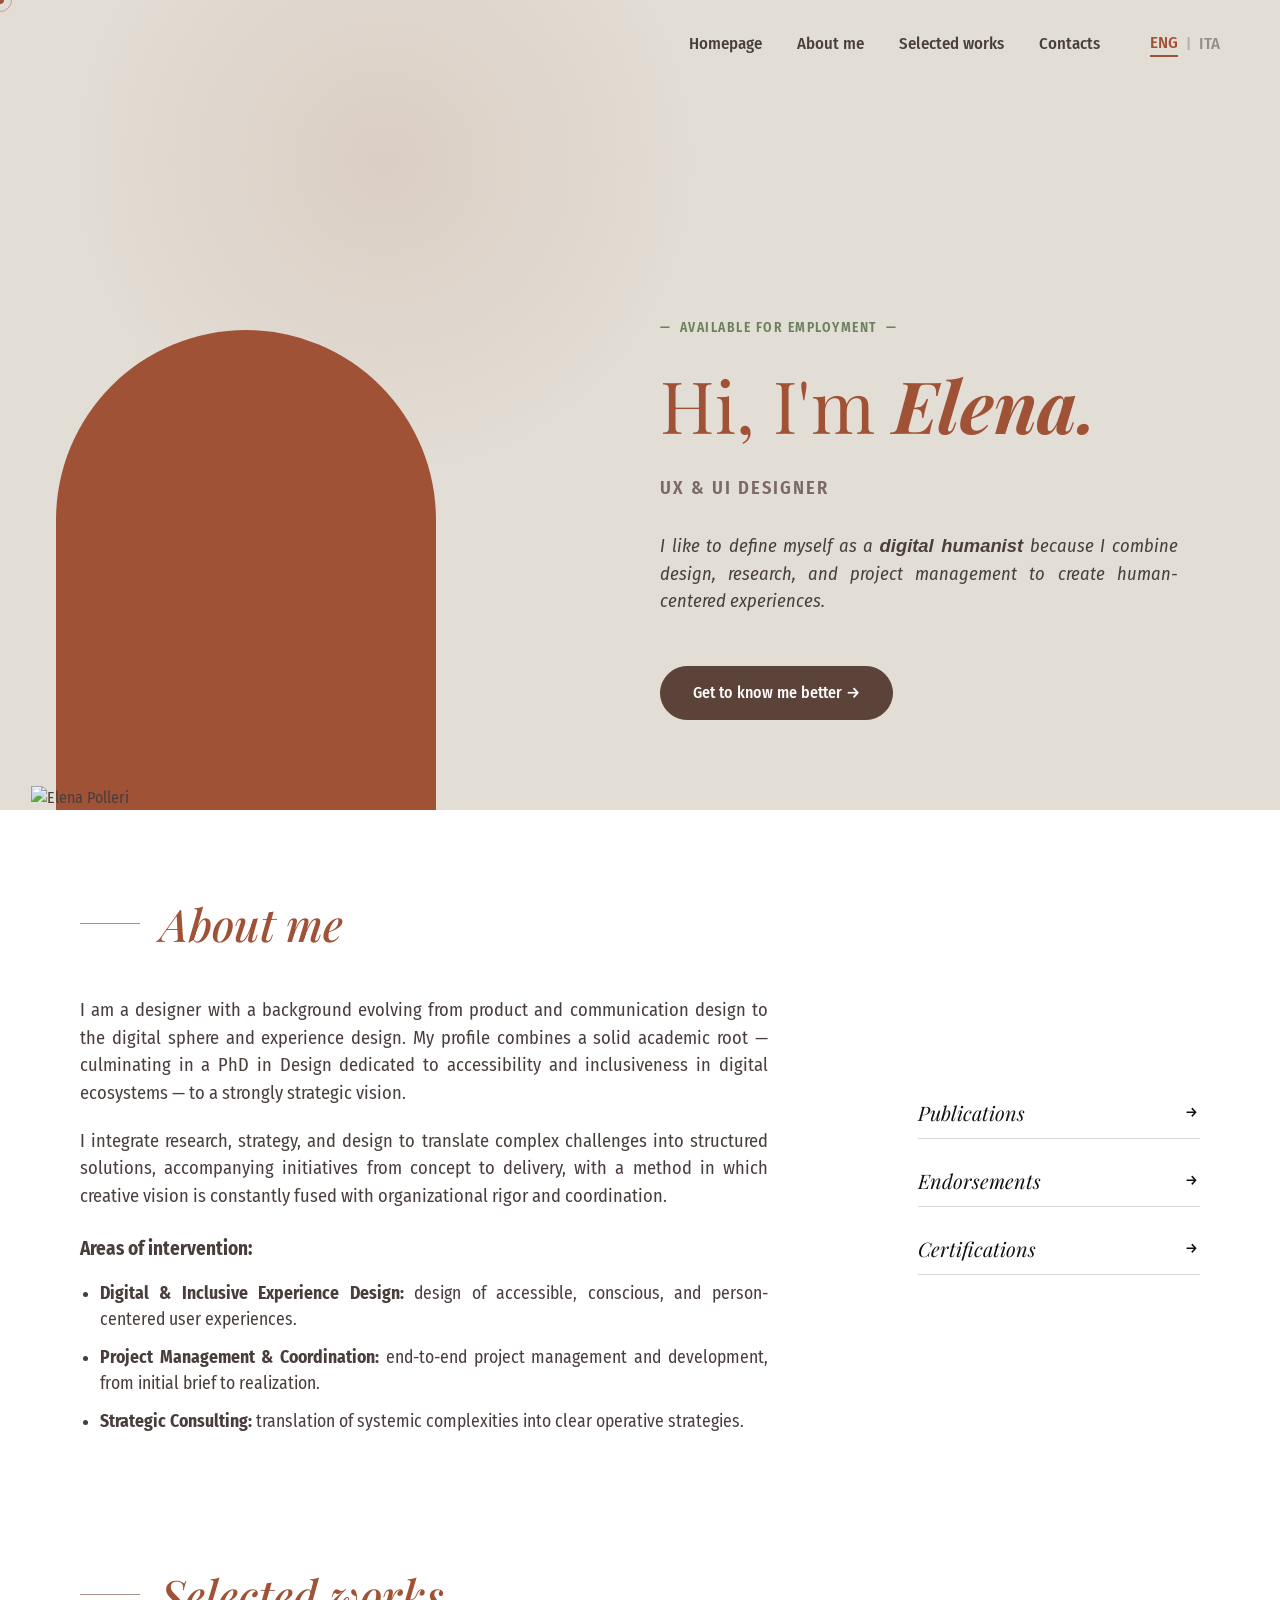
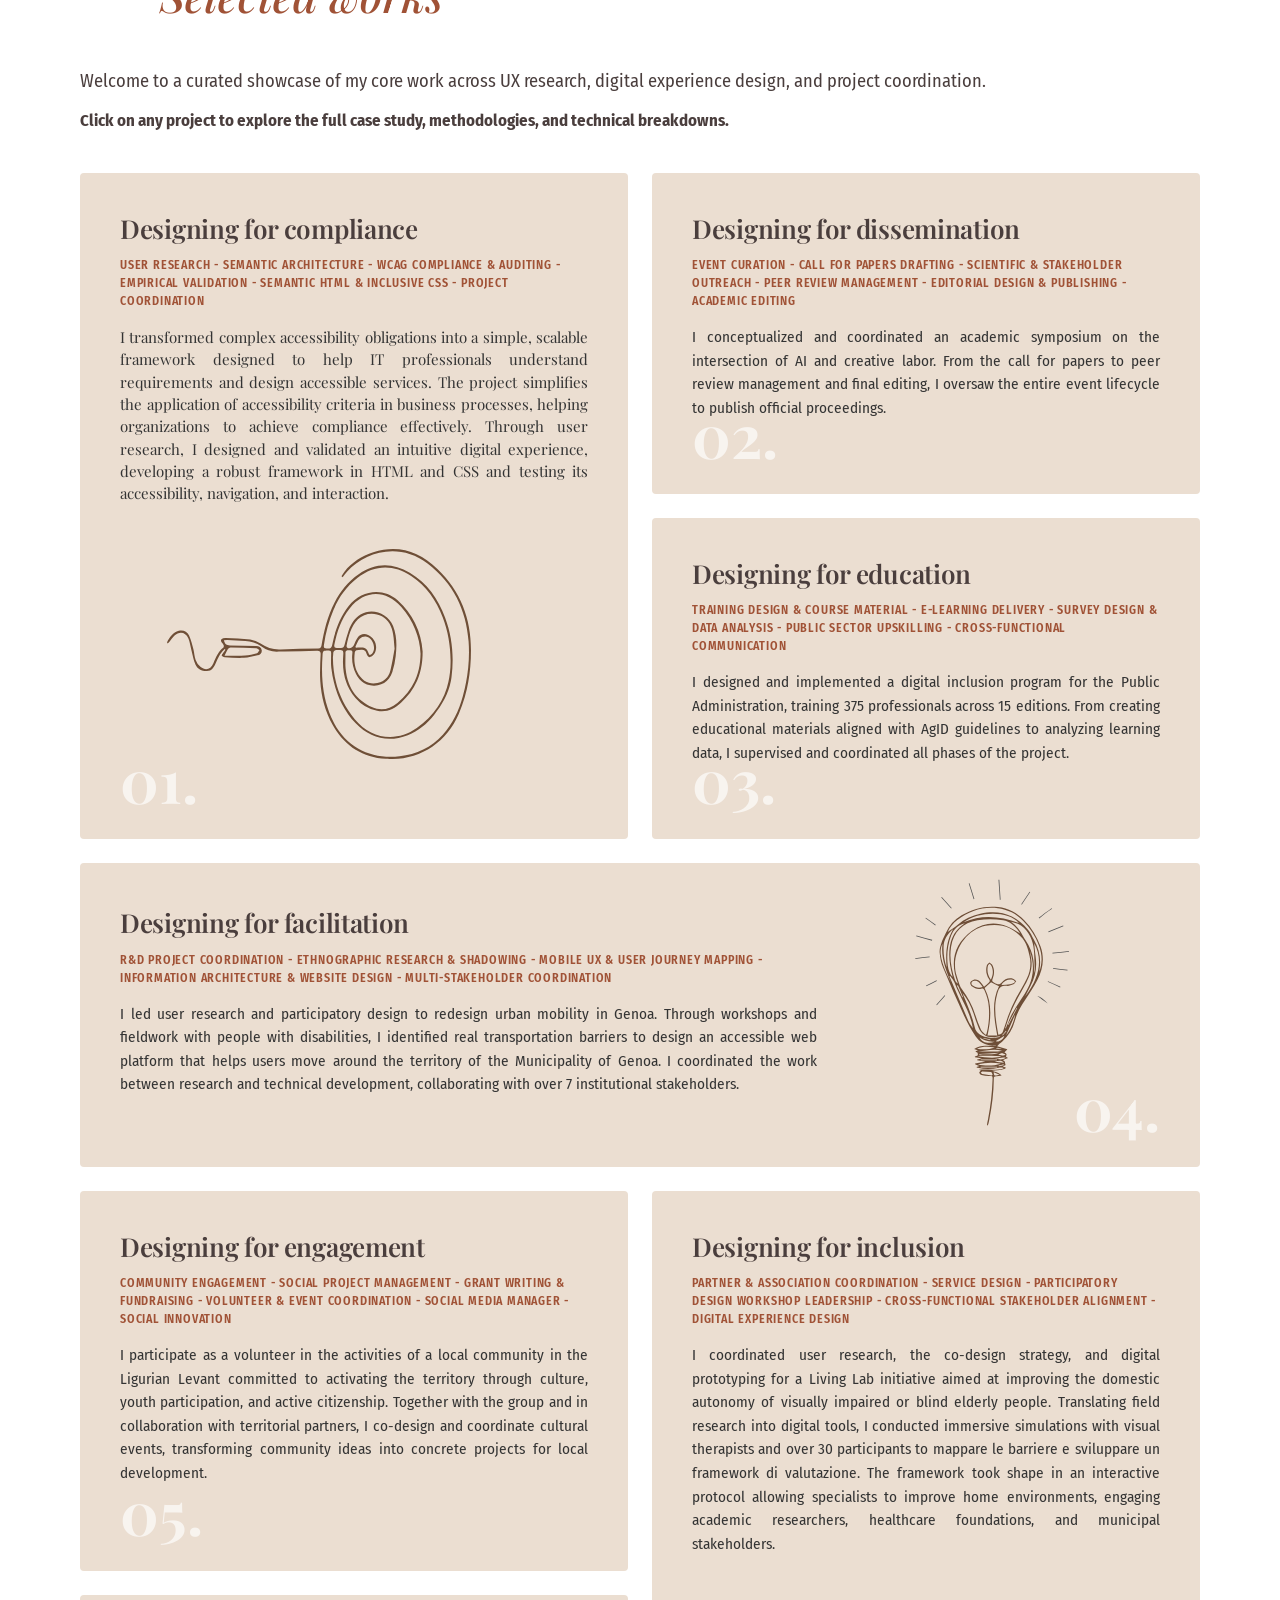
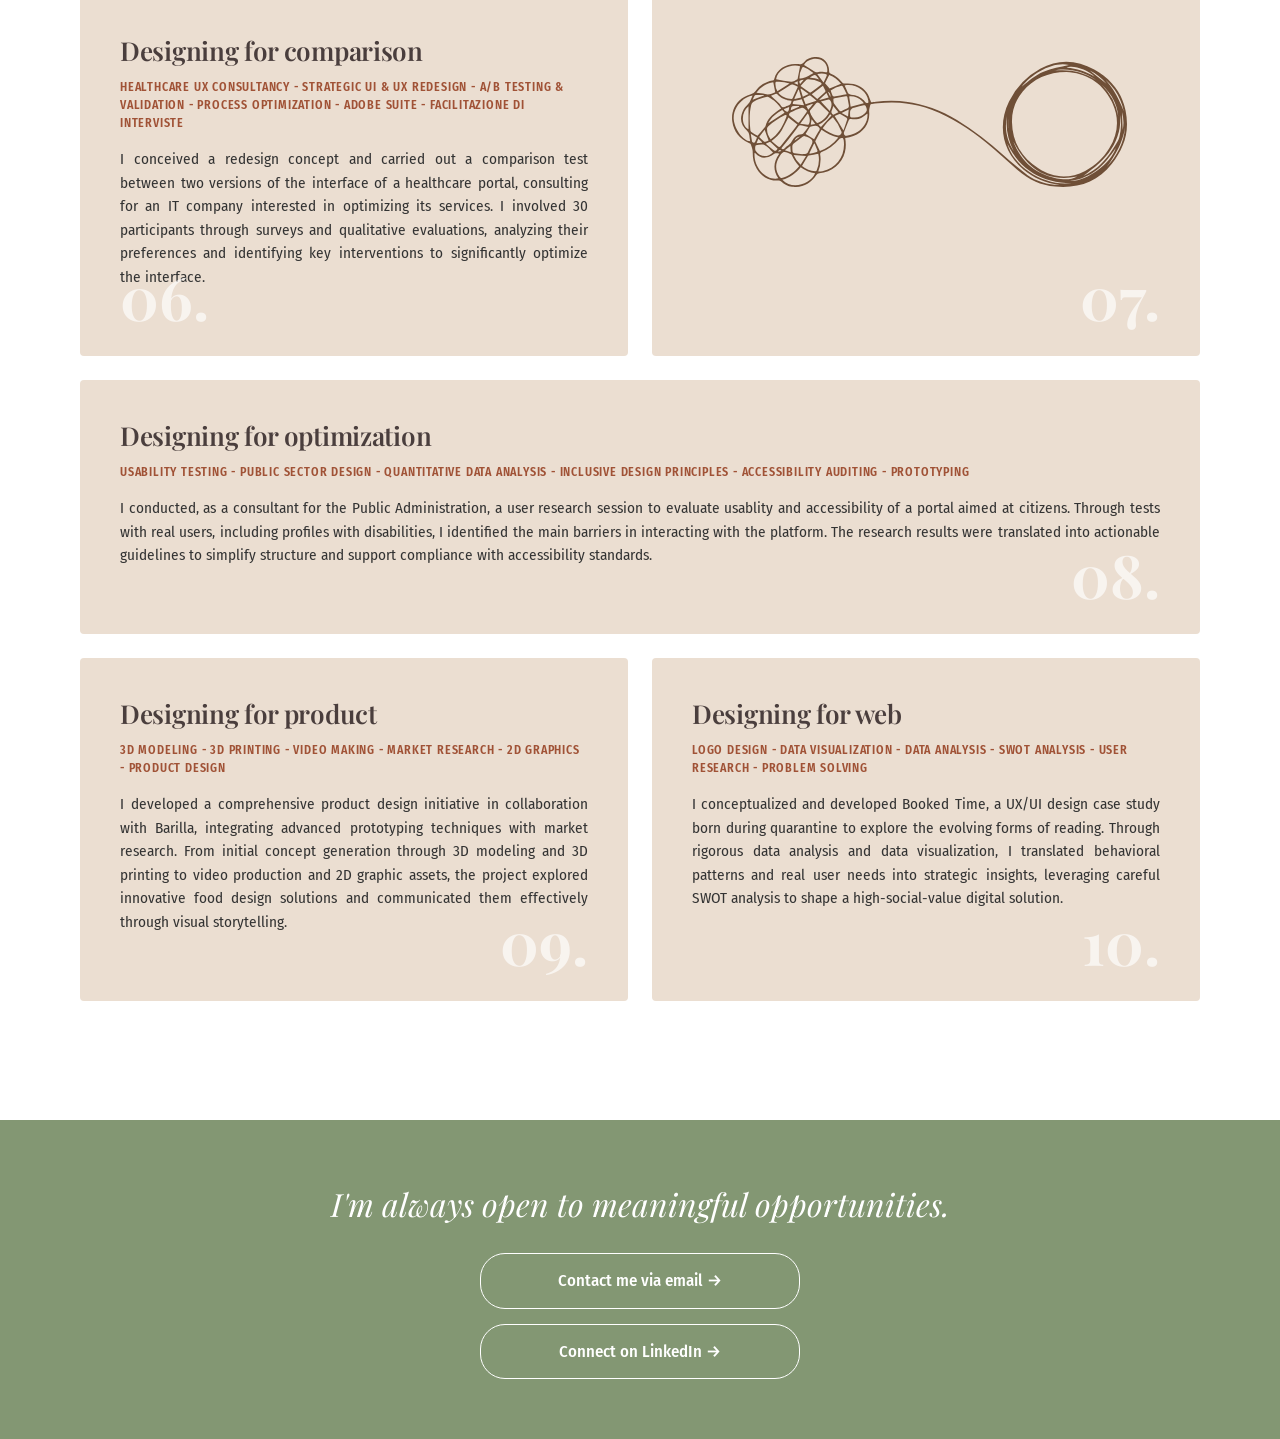
==== commit 80ab8600: "Add files via upload" ====
--- a/index.html
+++ b/index.html
@@ -110,11 +110,6 @@
                     </div>
 
                     <div class="about-actions">
-                        <a href="https://drive.google.com/file/d/1hDPijjQROxt_BH_LPmdRqtNx6TCOZf5o/view?usp=sharing" class="open-book-trigger" target="_blank" rel="noopener noreferrer">
-                            <span class="trigger-text" data-translate="btn_cv">Curriculum</span>
-                            <span class="trigger-action">&rarr;</span>
-                        </a>
-
                         <a href="https://unige.iris.cineca.it/cris/rp/rp87068" class="open-book-trigger" target="_blank" rel="noopener noreferrer">
                             <span class="trigger-text" data-translate="btn_pub">Publications</span>
                             <span class="trigger-action">&rarr;</span>
@@ -541,7 +536,6 @@
                about_p3_list: `<li><strong>Digital & Inclusive Experience Design:</strong> design of accessible, conscious, and person-centered user experiences.</li>
     <li><strong>Project Management & Coordination:</strong> end-to-end project management and development, from initial brief to realization.</li>
     <li><strong>Strategic Consulting:</strong> translation of systemic complexities into clear operative strategies.</li>`,
-                btn_cv: "Curriculum",
                 btn_pub: "Publications",
                 btn_end: "Endorsements",
                 btn_cert: "Certifications",
@@ -610,7 +604,6 @@
                 about_p3_list: `<li><strong>Digital & Inclusive Experience Design:</strong> progettazione di esperienze utente accessibili, consapevoli e centrate sulla persona.</li>
     <li><strong>Project Management & Coordination:</strong> gestione e sviluppo di progetti end-to-end, dal brief iniziale alla realizzazione.</li>
     <li><strong>Strategic Consulting:</strong> traduzione di complessità sistemiche in strategie operative chiare.</li>`,
-                btn_cv: "Curriculum",
                 btn_pub: "Pubblicazioni",
                 btn_end: "Referenze",
                 btn_cert: "Certificazioni",
--- a/style.css
+++ b/style.css
@@ -220,6 +220,16 @@
     transform: translateX(-50%);
     z-index: 1;
 }
+
+
+@media (max-width: 768px) {
+    .arch-background {
+        width: 280px;  
+        height: 370px; 
+        max-width: 100%;
+    }
+}
+
 
 .hero-portrait {
     position: relative;
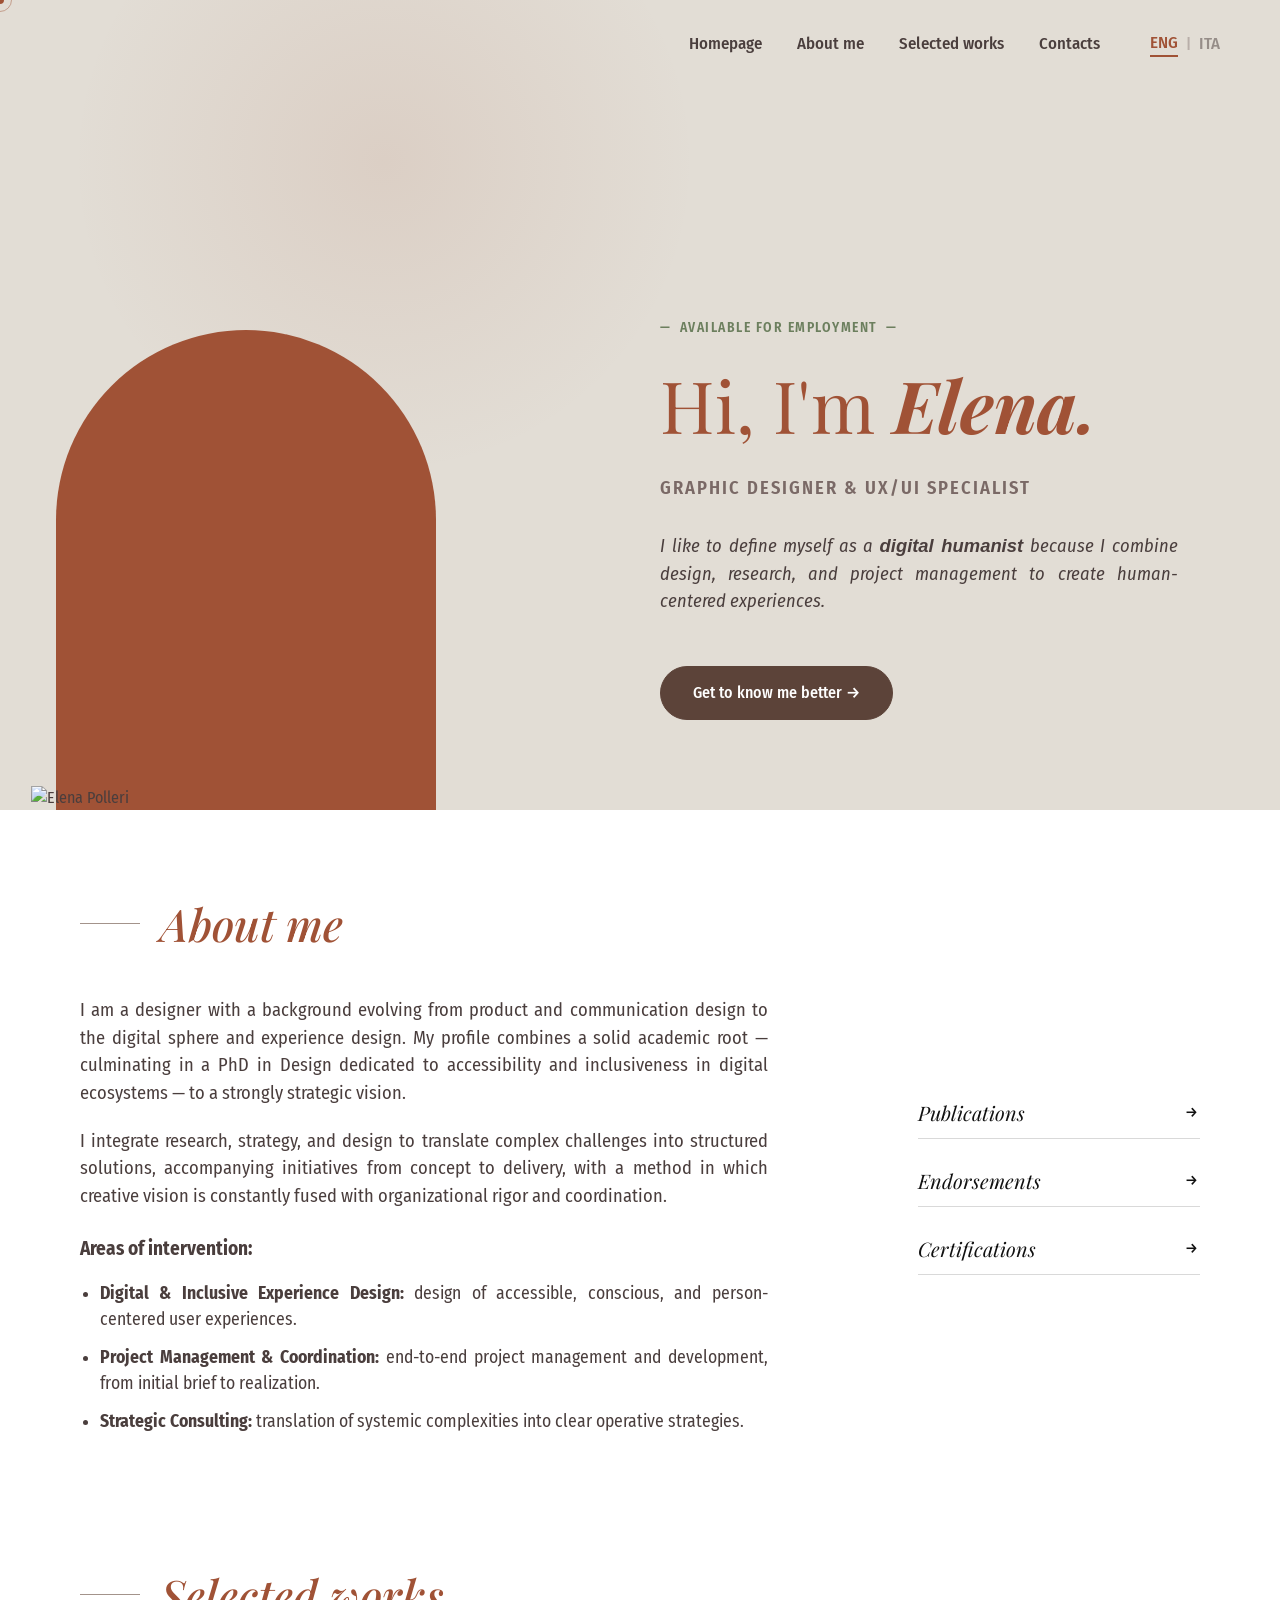
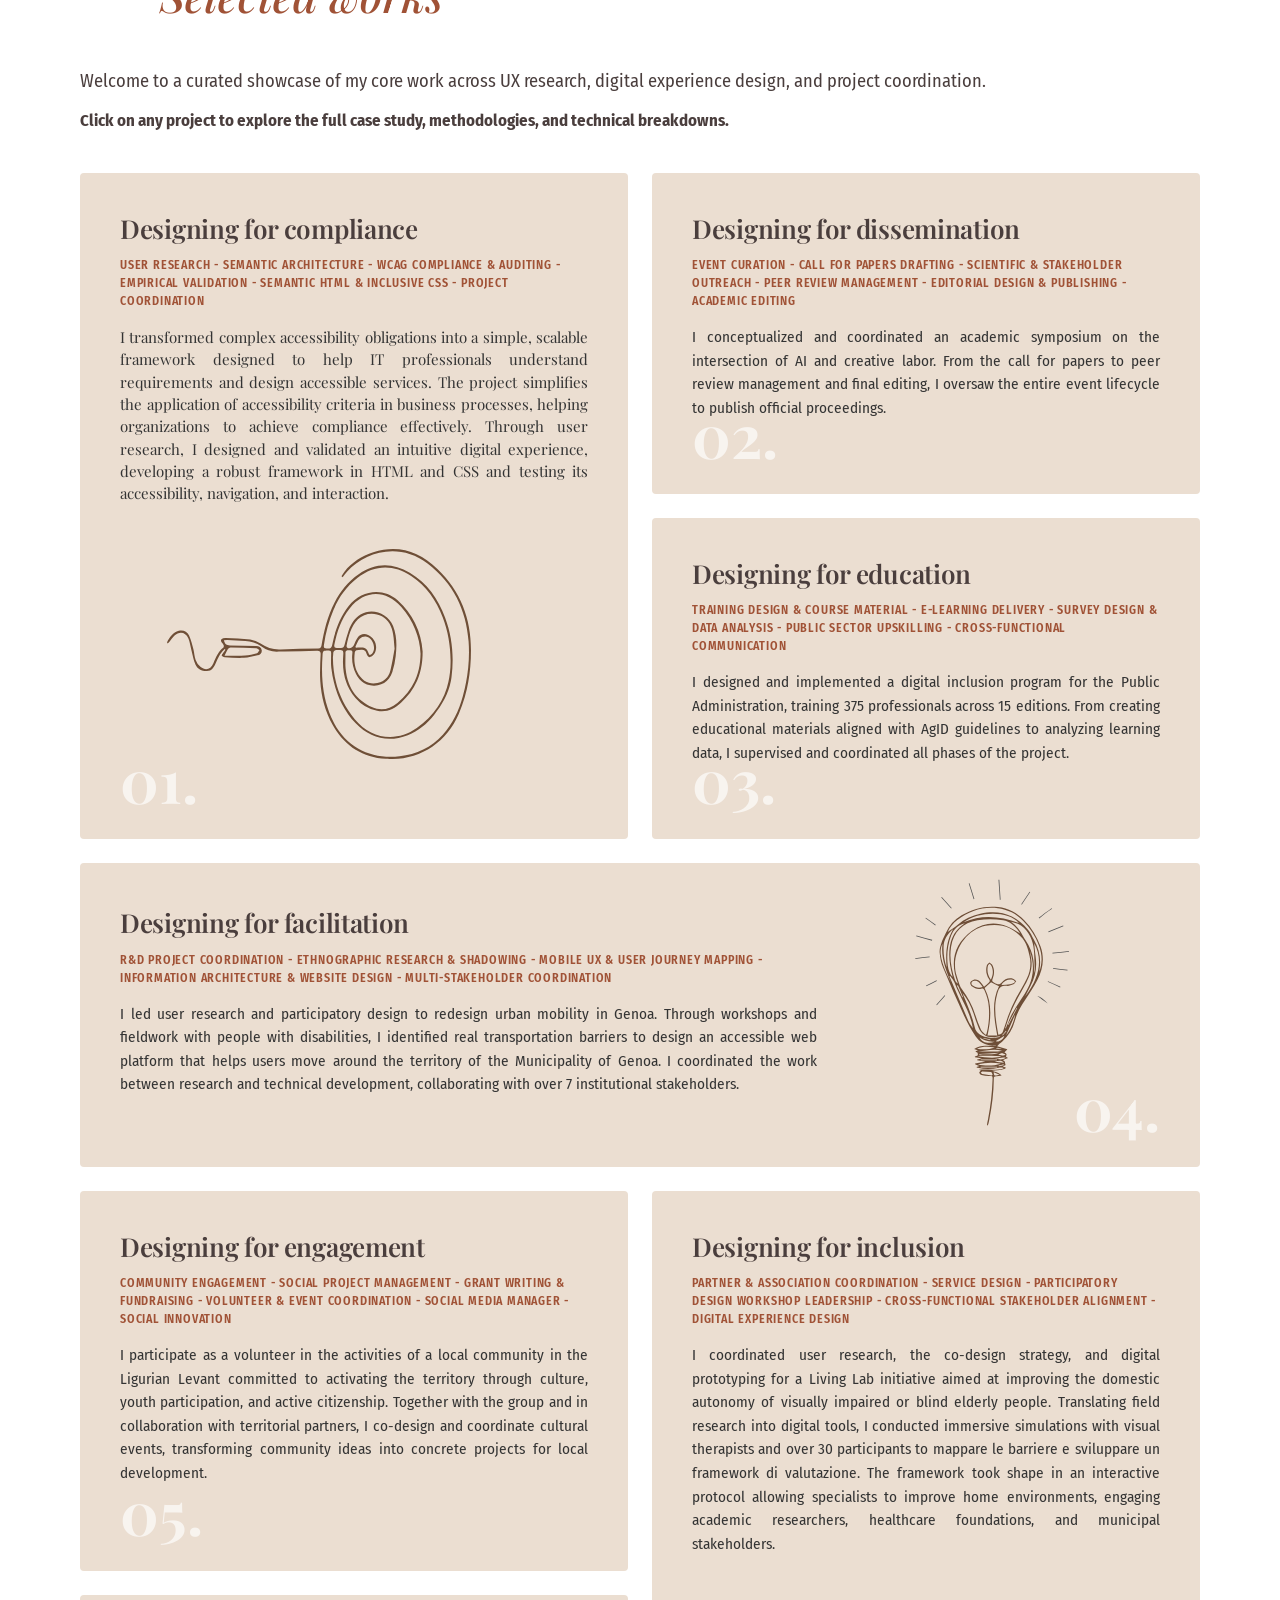
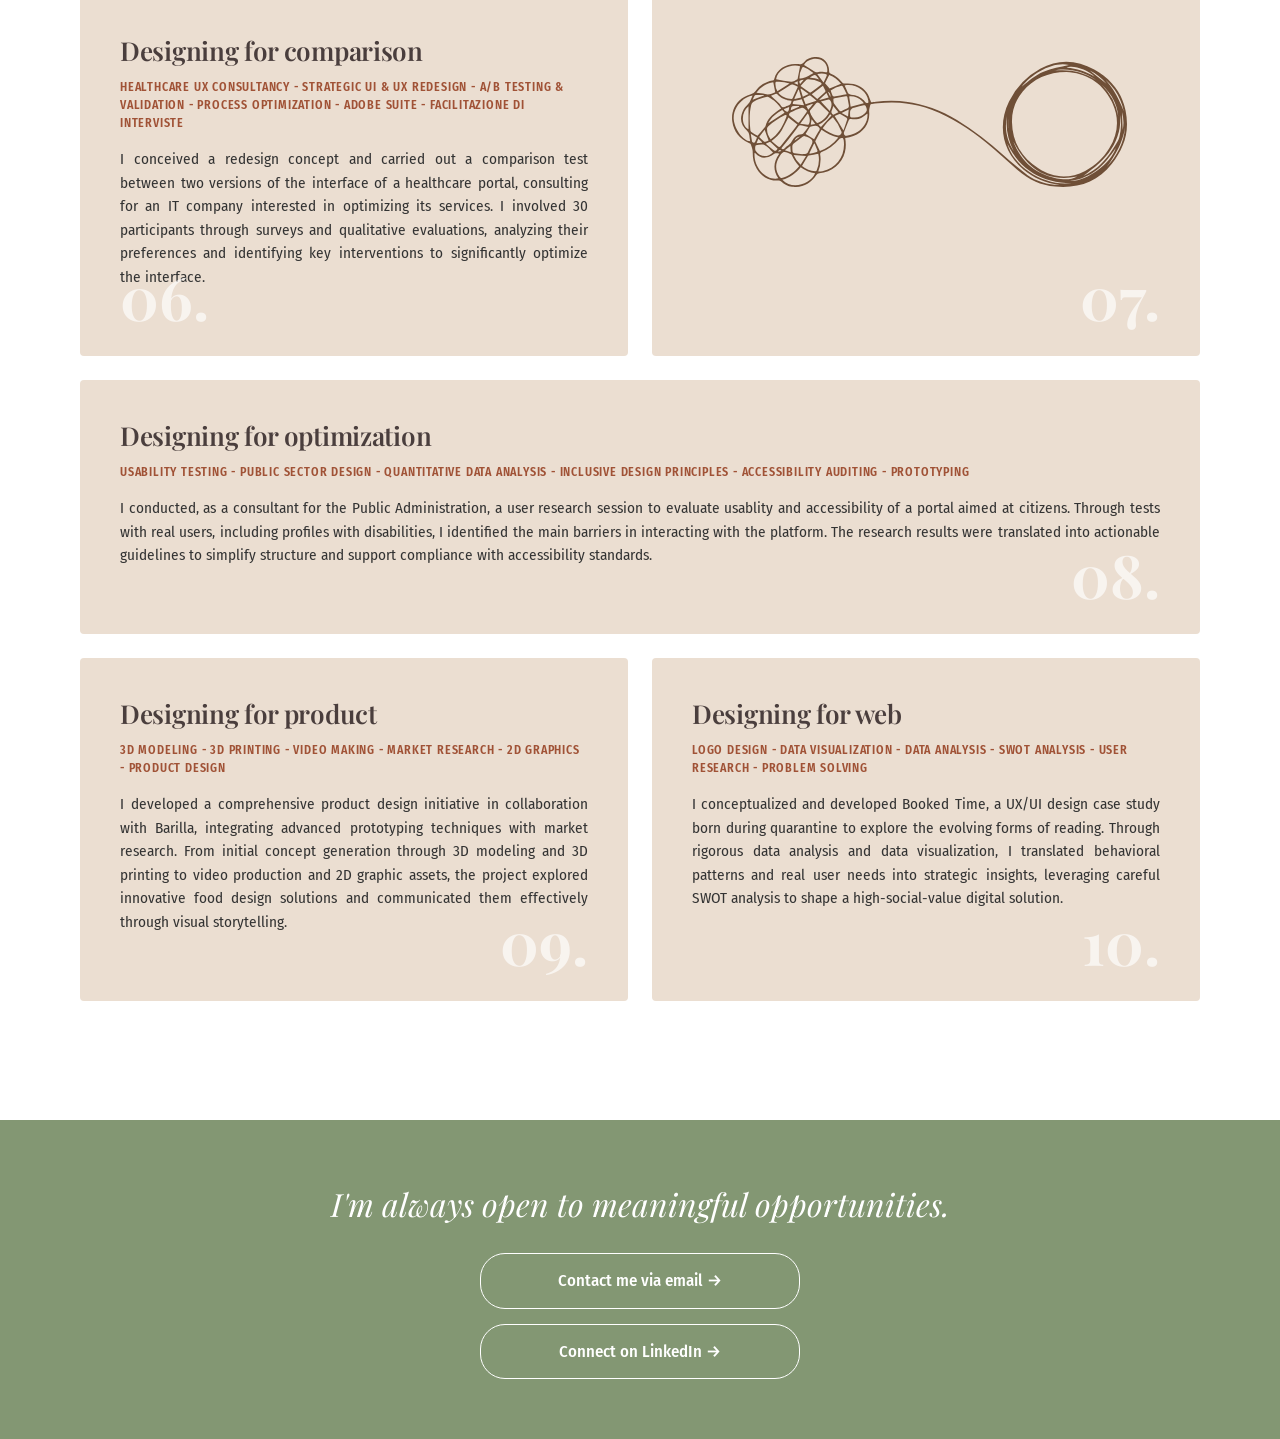
==== commit bb6d395d: "Add files via upload" ====
--- a/index.html
+++ b/index.html
@@ -62,7 +62,7 @@
                     <em>Elena.</em>
                 </h1>
 
-                <h2 class="hero-role" data-translate="hero_role">UX & UI Designer</h2>
+                <h2 class="hero-role" data-translate="hero_role">Graphic Designer & UX/UI Specialist</h2>
 
                 <p class="hero-intro" data-translate="hero_intro">
                     <em>I like to define myself as a <strong>digital humanist</strong> because I combine design, research, and project management to create human-centered experiences.</em>
@@ -525,7 +525,7 @@
                 nav_works: "Selected works",
                 nav_contacts: "Contacts",
                 hero_badge: "AVAILABLE FOR EMPLOYMENT",
-                hero_role: "UX & UI Designer",
+                hero_role: "Graphic Designer & UX/UI Specialist",
                 hero_title_hi: "Hi, I'm",
                 hero_intro: "<em>I like to define myself as a <strong>digital humanist</strong> because I combine design, research, and project management to create human-centered experiences.</em>",
                 hero_btn: "Get to know me better &rarr;",
@@ -593,7 +593,7 @@
                 nav_works: "Progetti scelti",
                 nav_contacts: "Contatti",
                 hero_badge: "DISPONIBILE PER ASSUNZIONI",
-                hero_role: "UX & UI Designer",
+                hero_role: "Graphic Designer & UX/UI Specialist",
                 hero_title_hi: "Ciao, sono",
                 hero_intro: "<em>Mi piace definirmi un’<strong>umanista digitale</strong> perché unisco design, ricerca e project management per realizzare esperienze centrate sulle persone.</em>",
                 hero_btn: "Scopri di più su di me &rarr;",
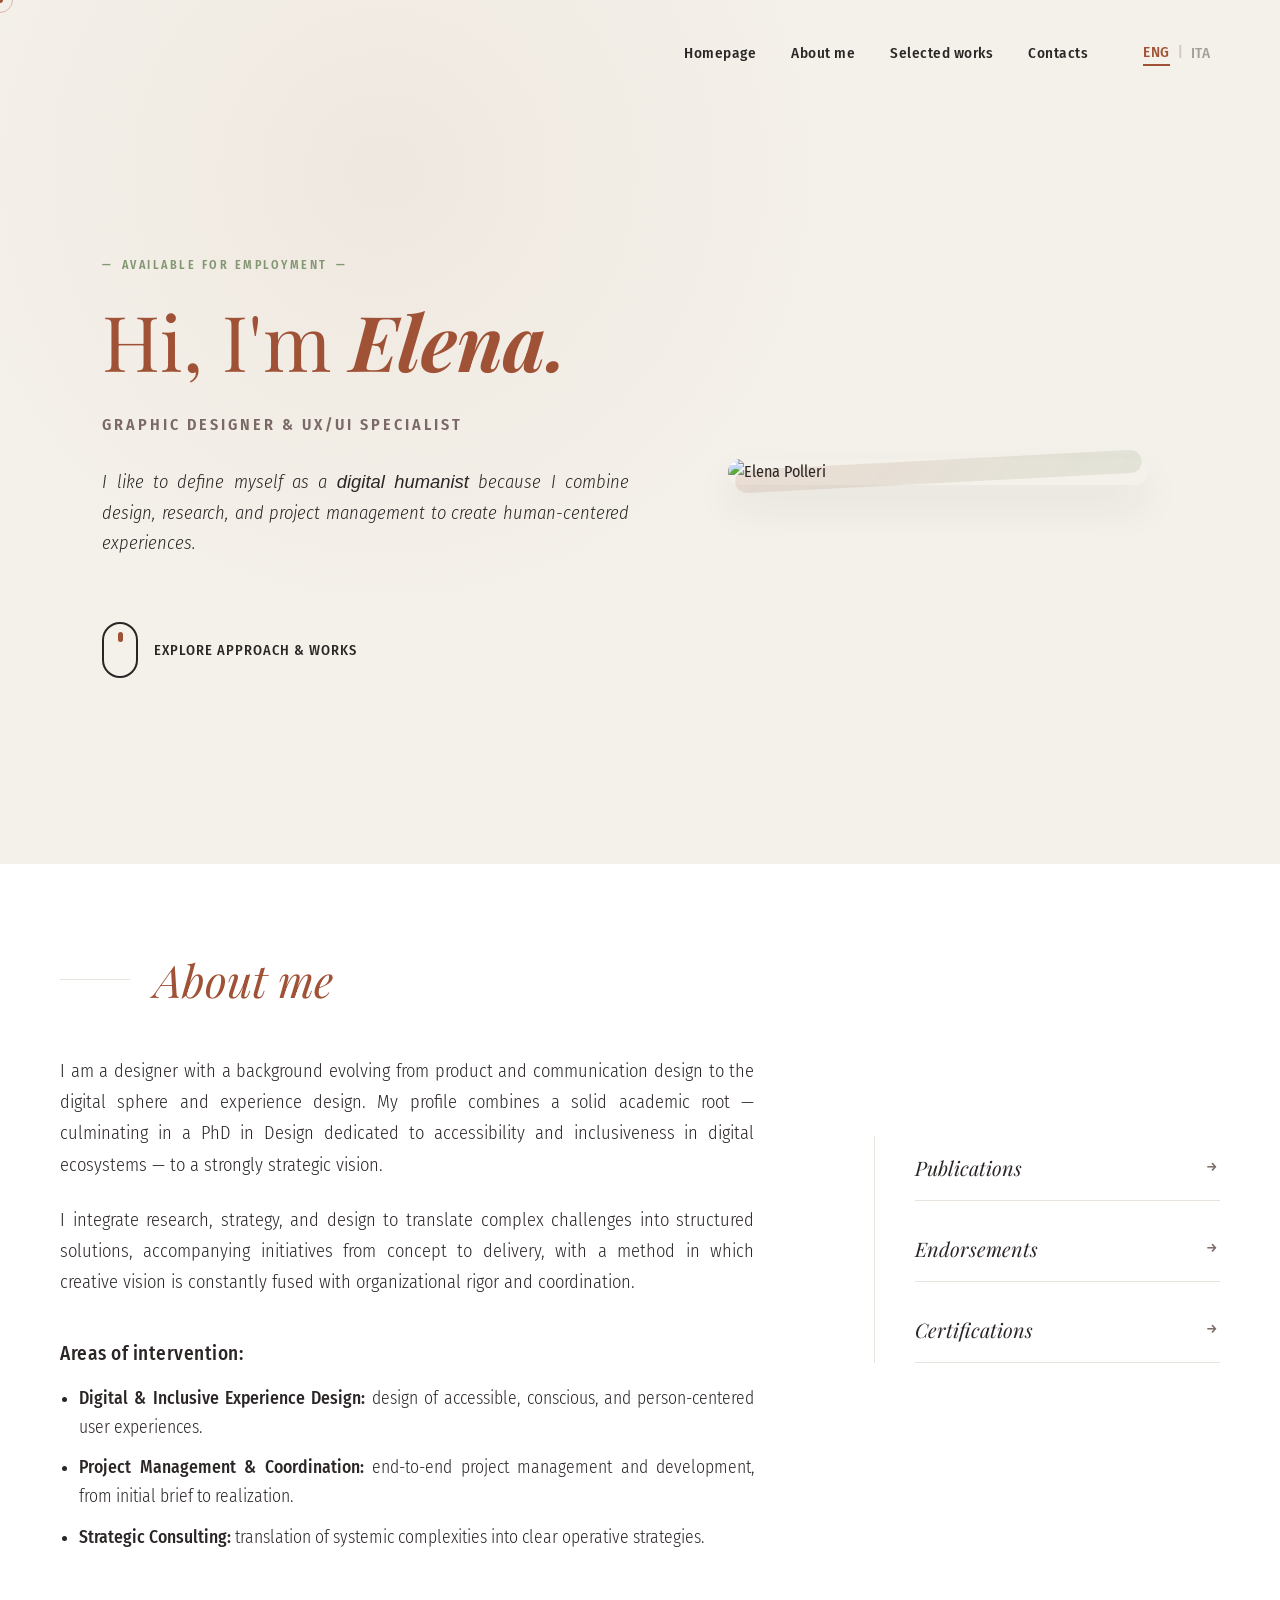
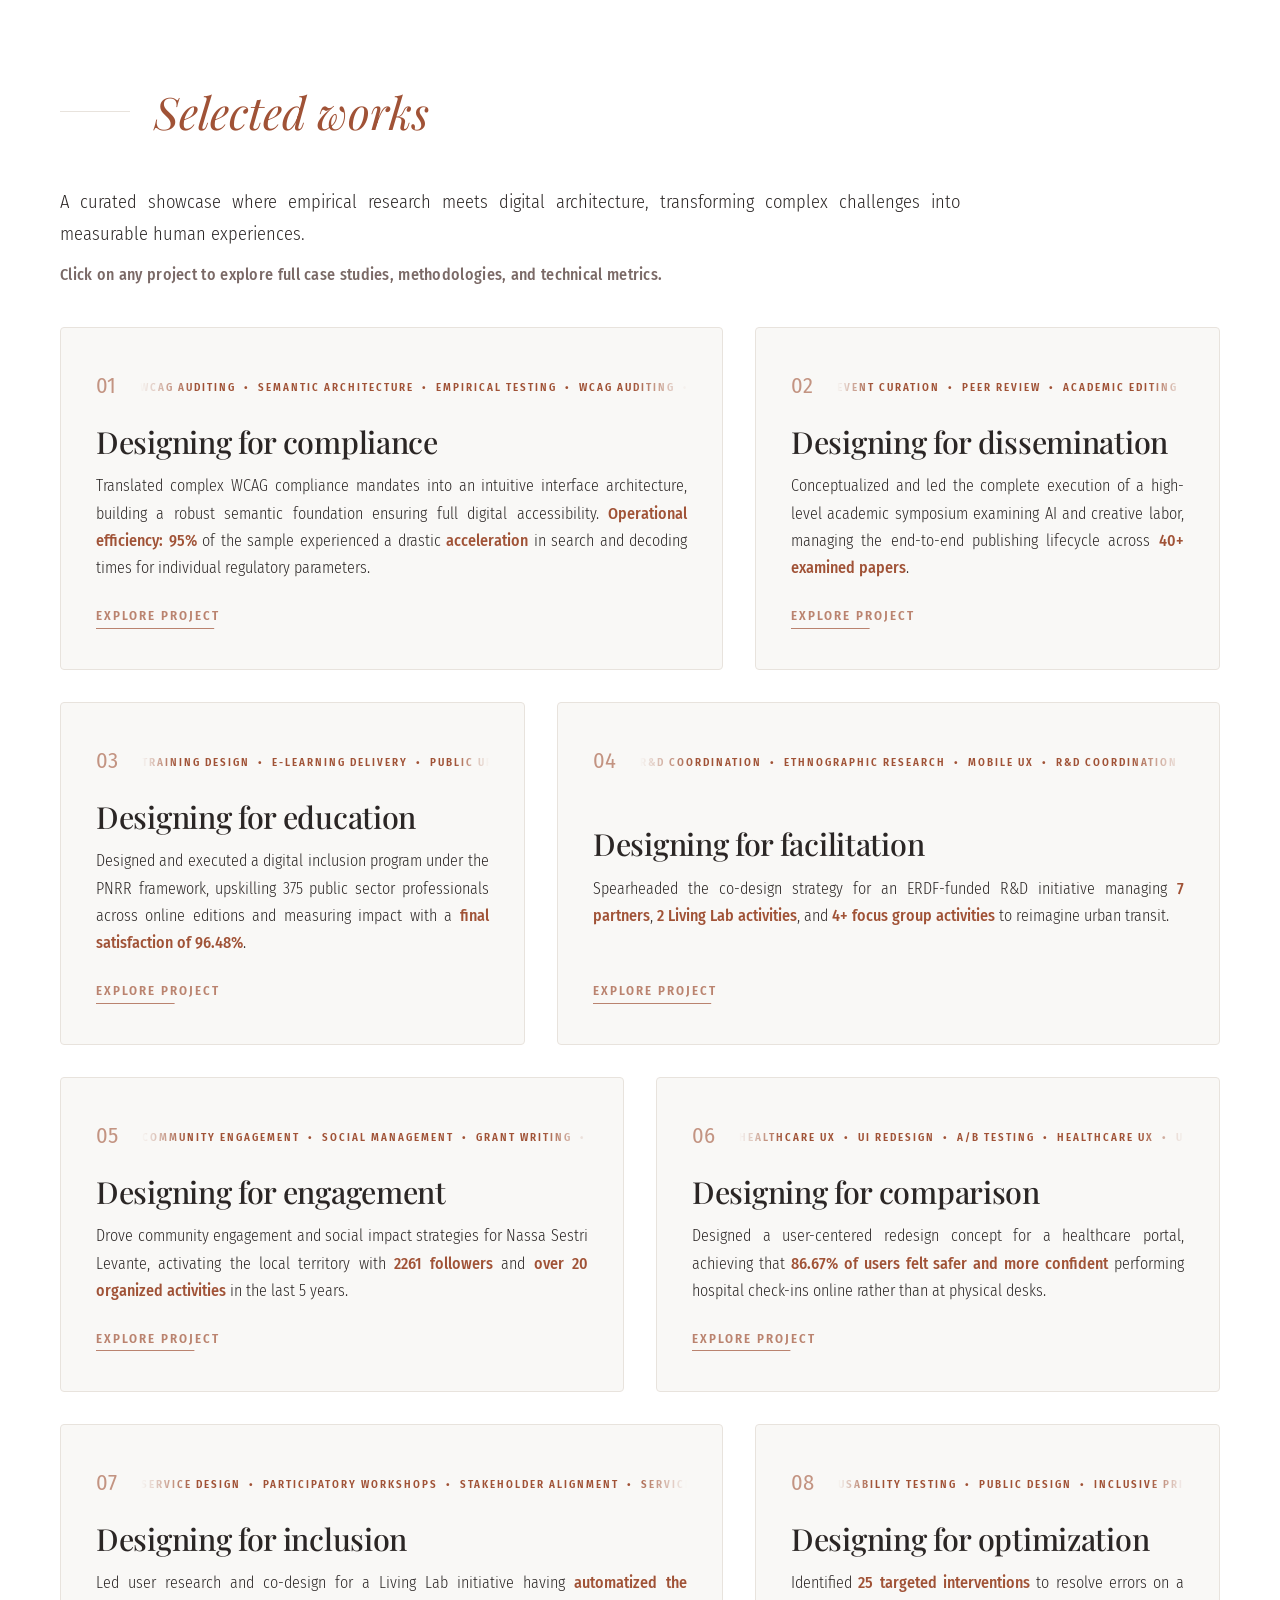
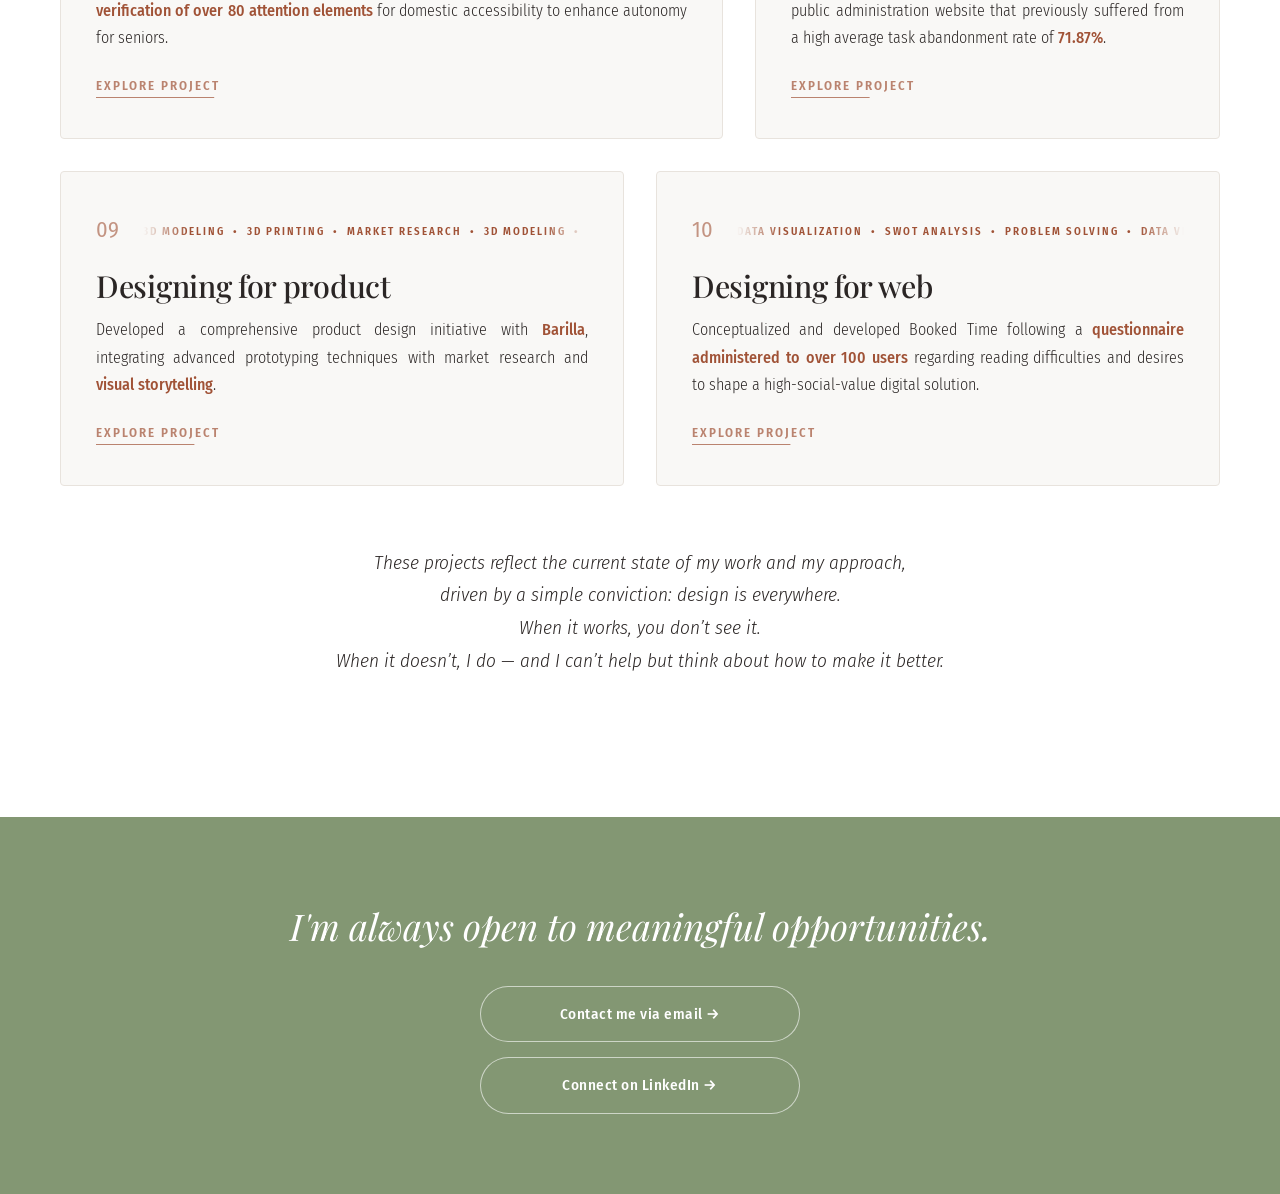
==== commit a913551a: "Add files via upload" ====
--- a/index.html
+++ b/index.html
@@ -9,10 +9,39 @@
 
     <link rel="preconnect" href="https://fonts.googleapis.com">
     <link rel="preconnect" href="https://fonts.gstatic.com" crossorigin>
-
     <link href="https://fonts.googleapis.com/css2?family=Fira+Sans+Condensed:ital,wght@0,300;0,400;0,500;0,700;1,300;1,400;1,500;1,700&family=Playfair+Display:ital,wght@0,400;0,600;0,700;1,400;1,600;1,700&display=swap" rel="stylesheet">
 
     <link rel="stylesheet" href="style.css">
+
+    <!-- STILI AGGIUNTIVI PER IL TICKER SCORREVOLE DELLE CARD -->
+    <style>
+        .card-header-meta {
+            display: flex;
+            align-items: center;
+            gap: 1.5rem;
+            overflow: hidden;
+        }
+        .card-ticker-wrapper {
+            overflow: hidden;
+            width: 100%;
+            white-space: nowrap;
+            position: relative;
+            mask-image: linear-gradient(to right, transparent, black 10%, black 90%, transparent);
+            -webkit-mask-image: linear-gradient(to right, transparent, black 10%, black 90%, transparent);
+        }
+        .card-ticker {
+            display: inline-block;
+            white-space: nowrap;
+            animation: scrollTicker 22s linear infinite;
+        }
+        .card-ticker-wrapper:hover .card-ticker {
+            animation-play-state: paused;
+        }
+        @keyframes scrollTicker {
+            0% { transform: translateX(0); }
+            100% { transform: translateX(-50%); }
+        }
+    </style>
 </head>
 
 <body>
@@ -36,18 +65,9 @@
     </header>
 
 
-    <!-- HERO SECTION -->
+    <!-- HERO SECTION MODERNA -->
     <section id="home" class="hero-section">
         <div class="hero-container">
-            <div class="hero-image-container">
-                <div class="arch-background"></div>
-                <img
-                    src="assets/hero-portrait.png"
-                    alt="Elena Polleri"
-                    class="hero-portrait"
-                >
-            </div>
-
             <div class="hero-text-content">
                 <div class="hero-badge">
                     <span class="dash">—</span>
@@ -65,12 +85,24 @@
                 <h2 class="hero-role" data-translate="hero_role">Graphic Designer & UX/UI Specialist</h2>
 
                 <p class="hero-intro" data-translate="hero_intro">
-                    <em>I like to define myself as a <strong>digital humanist</strong> because I combine design, research, and project management to create human-centered experiences.</em>
+                    <em>I like to define myself as a <strong style="font-weight: 500;">digital humanist</strong> because I combine design, research, and project management to create human-centered experiences.</em>
                 </p>
 
-                <a href="#about" class="hero-btn" data-translate="hero_btn">
-                    Get to know me better &rarr;
+                <a href="#about" class="hero-ux-scroll">
+                    <div class="scroll-pill">
+                        <div class="scroll-dot"></div>
+                    </div>
+                    <span data-translate="hero_scroll_label">Explore approach & works</span>
                 </a>
+            </div>
+
+            <div class="hero-image-wrapper">
+                <div class="hero-frame-bg"></div>
+                <img
+                    src="assets/hero-portrait.png"
+                    alt="Elena Polleri"
+                    class="hero-portrait-modern"
+                >
             </div>
         </div>
     </section>
@@ -100,12 +132,12 @@
                         </p>
 
                         <div class="areas-of-intervention" data-translate="about_p3_title">
-                            <strong>Areas of intervention:</strong>
+                            <strong style="font-weight: 500;">Areas of intervention:</strong>
                         </div>
                         <ul class="areas-list" data-translate="about_p3_list">
-                            <li><strong>Digital & Inclusive Experience Design:</strong> design of accessible, conscious, and person-centered user experiences.</li>
-                            <li><strong>Project Management & Coordination:</strong> end-to-end project management and development, from initial brief to realization.</li>
-                            <li><strong>Strategic Consulting:</strong> translation of systemic complexities into clear operative strategies.</li>
+                            <li><strong style="font-weight: 500;">Digital & Inclusive Experience Design:</strong> design of accessible, conscious, and person-centered user experiences.</li>
+                            <li><strong style="font-weight: 500;">Project Management & Coordination:</strong> end-to-end project management and development, from initial brief to realization.</li>
+                            <li><strong style="font-weight: 500;">Strategic Consulting:</strong> translation of systemic complexities into clear operative strategies.</li>
                         </ul>
                     </div>
 
@@ -139,318 +171,235 @@
                 </div>
 
                 <p class="works-intro" data-translate="works_intro">
-                    Welcome to a curated showcase of my core work across UX research, digital experience design, and project coordination.
+                    A curated showcase where empirical research meets digital architecture, transforming complex challenges into measurable human experiences.
                 </p>
 
                 <p class="works-subintro" data-translate="works_subintro">
-                    <strong>
-                        Click on any project to explore the full case study,
-                        methodologies, and technical breakdowns.
+                    <strong style="font-weight: 500;">
+                        Click on any project to explore full case studies, methodologies, and technical metrics.
                     </strong>
                 </p>
 
                 <div class="works-layout">
 
-                    <!-- 01. EASYWCAG -->
+                    <!-- EASYWCAG -->
                     <article class="work-card card-01">
                         <a href="easywcag.html" class="card-link-overlay" aria-label="EasyWCAG Case Study"></a>
-                        <div class="card-top-content">
+                        <div class="card-header-meta">
+                            <span class="card-number">01</span>
+                            <div class="card-ticker-wrapper">
+                                <div class="card-tags card-ticker" data-translate="card1_tags">
+                                    WCAG AUDITING &nbsp;&bull;&nbsp; SEMANTIC ARCHITECTURE &nbsp;&bull;&nbsp; EMPIRICAL TESTING &nbsp;&bull;&nbsp; WCAG AUDITING &nbsp;&bull;&nbsp; SEMANTIC ARCHITECTURE &nbsp;&bull;&nbsp; EMPIRICAL TESTING
+                                </div>
+                            </div>
+                        </div>
+                        <div>
                             <h3 data-translate="card1_title">Designing for compliance</h3>
-                            <div class="card-tags" style="text-align: left;" data-translate="card1_tags">
-                                USER RESEARCH - SEMANTIC ARCHITECTURE - 
-                                WCAG COMPLIANCE & AUDITING - 
-                                EMPIRICAL VALIDATION - SEMANTIC HTML & INCLUSIVE CSS - 
-                                PROJECT COORDINATION
-                            </div>
-
-                            <p class="card-description" data-translate="card1_desc">
-                                I translated complex WCAG compliance mandates into an
-                                intuitive interface architecture
-                                that addresses core business and regulatory requirements.
-                                Through both bottom-up and top-down analysis, I combined
-                                detailed assessment of accessibility barriers, technical
-                                constraints, and interaction patterns with a broader
-                                understanding of user needs, organizational objectives,
-                                and compliance strategy. Grounded in user research,
-                                I designed and validated a fully compliant
-                                digital experience, translating complex
-                                accessibility guidelines into clear, actionable design
-                                solutions. I built a robust semantic HTML and CSS
-                                foundation and conducted rigorous accessibility testing
-                                across navigation, interaction, content structure,
-                                and user flows, ensuring a seamless and inclusive
-                                experience for all users.
-                            </p>
-                        </div>
-
-                        <div class="card-bottom-row">
-                            <div class="illustration-wrapper">
-                                <img
-                                    src="assets/project-01-easywcag.svg"
-                                    alt="Target Illustration"
-                                    class="illustration-target"
-                                >
-                            </div>
-                        </div>
-
-                        <span class="bg-number num-bottom-left">01.</span>
-                    </article>
-
-
-                    <!-- 02. ALTEREGO -->
+                            <p class="card-description">
+                                <span data-translate="card1_desc">Translated complex WCAG compliance mandates into an intuitive interface architecture, building a robust semantic foundation ensuring full digital accessibility. <strong style='font-weight: 500;'>Operational efficiency: 95%</strong> of the sample experienced a drastic <strong style='font-weight: 500;'>acceleration</strong> in search and decoding times for individual regulatory parameters.</span>
+                            </p>
+                        </div>
+                        <span class="hover-project-link" data-translate="explore_project">Discover the project &rarr;</span>
+                    </article>
+
+
+                    <!-- ALTEREGO -->
                     <article class="work-card card-02">
                         <a href="alterego.html" class="card-link-overlay" aria-label="Alter Ego Case Study"></a>
-                        <div class="card-content-wrapper">
+                        <div class="card-header-meta">
+                            <span class="card-number">02</span>
+                            <div class="card-ticker-wrapper">
+                                <div class="card-tags card-ticker" data-translate="card2_tags">
+                                    EVENT CURATION &nbsp;&bull;&nbsp; PEER REVIEW &nbsp;&bull;&nbsp; ACADEMIC EDITING &nbsp;&bull;&nbsp; EVENT CURATION &nbsp;&bull;&nbsp; PEER REVIEW &nbsp;&bull;&nbsp; ACADEMIC EDITING
+                                </div>
+                            </div>
+                        </div>
+                        <div>
                             <h3 data-translate="card2_title">Designing for dissemination</h3>
-                            <div class="card-tags" style="text-align: left;" data-translate="card2_tags">
-                                EVENT CURATION - CALL FOR PAPERS DRAFTING -
-                                SCIENTIFIC & STAKEHOLDER OUTREACH - PEER REVIEW MANAGEMENT - 
-                                EDITORIAL DESIGN & PUBLISHING - 
-                                ACADEMIC EDITING
-                            </div>
-
-                            <p class="card-description" data-translate="card2_desc">
-                                I conceptualized and led the complete execution of a
-                                high-level academic symposium
-                                examining the intersection of artificial intelligence
-                                and creative labor. I managed the end-to-end event
-                                lifecycle—directing the call for papers, coordinating
-                                peer reviews and speakers, and overseeing academic
-                                editing to publish proceedings.
-                            </p>
-                        </div>
-
-                        <span class="bg-number num-bottom-left">02.</span>
-                    </article>
-
-
-                    <!-- 03. DIGITAL ACCESSIBILITY TRAINING -->
+                            <p class="card-description">
+                                <span data-translate="card2_desc">Conceptualized and led the complete execution of a high-level academic symposium examining AI and creative labor, managing the end-to-end publishing lifecycle across <strong style='font-weight: 500;'>40+ examined papers</strong>.</span>
+                            </p>
+                        </div>
+                        <span class="hover-project-link" data-translate="explore_project">Discover the project &rarr;</span>
+                    </article>
+
+
+                    <!-- DIGITAL ACCESSIBILITY TRAINING -->
                     <article class="work-card card-03">
                         <a href="citizen-inclusion.html" class="card-link-overlay" aria-label="Digital Accessibility Training Case Study"></a>
-                        
-                        <div class="card-content-wrapper">
+                        <div class="card-header-meta">
+                            <span class="card-number">03</span>
+                            <div class="card-ticker-wrapper">
+                                <div class="card-tags card-ticker" data-translate="card3_tags">
+                                    TRAINING DESIGN &nbsp;&bull;&nbsp; E-LEARNING DELIVERY &nbsp;&bull;&nbsp; PUBLIC UPSKILLING &nbsp;&bull;&nbsp; TRAINING DESIGN &nbsp;&bull;&nbsp; E-LEARNING DELIVERY &nbsp;&bull;&nbsp; PUBLIC UPSKILLING
+                                </div>
+                            </div>
+                        </div>
+                        <div>
                             <h3 data-translate="card3_title">Designing for education</h3>
-                            <div class="card-tags" style="text-align: left;" data-translate="card3_tags">
-                                TRAINING DESIGN & COURSE MATERIAL - E-LEARNING DELIVERY - 
-                                SURVEY DESIGN & DATA ANALYSIS - 
-                                PUBLIC SECTOR UPSKILLING - 
-                                CROSS-FUNCTIONAL COMMUNICATION
-                            </div>
-
-                            <p class="card-description" data-translate="card3_desc">
-                                I designed and executed a digital
-                                inclusion program under the PNRR framework,
-                                upskilling 375 public sector professionals across
-                                15 online editions. I spearheaded the entire training
-                                lifecycle—from crafting instructional materials and
-                                high-impact slides aligned with AgID accessibility
-                                guidelines to delivering interactive
-                                sessions and analyzing quantitative survey
-                                data to measure learning impact.
-                            </p>
-                        </div>
-
-                        <span class="bg-number num-bottom-left">03.</span>
-                    </article>
-
-
-                    <!-- 04. MOBIQUITY -->
+                            <p class="card-description">
+                                <span data-translate="card3_desc">Designed and executed a digital inclusion program under the PNRR framework, upskilling 375 public sector professionals across online editions and measuring impact with a <strong style='font-weight: 500;'>final satisfaction of 96.48%</strong>.</span>
+                            </p>
+                        </div>
+                        <span class="hover-project-link" data-translate="explore_project">Discover the project &rarr;</span>
+                    </article>
+
+
+                    <!-- MOBIQUITY -->
                     <article class="work-card card-04">
                         <a href="mobiquity.html" class="card-link-overlay" aria-label="Mobiquity Case Study"></a>
-                        
-                        <div class="mobiquity-grid">
-                            <div>
-                                <h3 data-translate="card4_title">Designing for facilitation</h3>
-                                <div class="card-tags" style="text-align: left;" data-translate="card4_tags">
-                                    R&D PROJECT COORDINATION - 
-                                    ETHNOGRAPHIC RESEARCH & SHADOWING - MOBILE UX & USER JOURNEY MAPPING - 
-                                    INFORMATION ARCHITECTURE & WEBSITE DESIGN - 
-                                    MULTI-STAKEHOLDER COORDINATION
-                                </div>
-
-                                <p class="card-description" data-translate="card4_desc">
-                                    I spearheaded the user-centered research and
-                                    co-design strategy for Mobiquity, an ERDF-funded
-                                    R&D initiative reimagining urban transit
-                                    in Genoa. By facilitating Living Labs and immersive
-                                    field shadowing with disabled participants, I mapped
-                                    real-world travel barriers to architect an accessible
-                                    web platform, bridging research insights
-                                    alongside 7+ corporate, academic, and institutional stakeholders.
-                                </p>
-                            </div>
-
-                            <div class="illustration-center">
-                                <img
-                                    src="assets/project-04-mobiquity.svg"
-                                    alt="Mobiquity Illustration"
-                                    class="illustration-bulb"
-                                >
-                            </div>
-                        </div>
-
-                        <span class="bg-number num-bottom-right">04.</span>
-                    </article>
-
-
-                    <!-- 05. NASSA -->
+                        <div class="card-header-meta">
+                            <span class="card-number">04</span>
+                            <div class="card-ticker-wrapper">
+                                <div class="card-tags card-ticker" data-translate="card4_tags">
+                                    R&D COORDINATION &nbsp;&bull;&nbsp; ETHNOGRAPHIC RESEARCH &nbsp;&bull;&nbsp; MOBILE UX &nbsp;&bull;&nbsp; R&D COORDINATION &nbsp;&bull;&nbsp; ETHNOGRAPHIC RESEARCH &nbsp;&bull;&nbsp; MOBILE UX
+                                </div>
+                            </div>
+                        </div>
+                        <div>
+                            <h3 data-translate="card4_title">Designing for facilitation</h3>
+                            <p class="card-description">
+                                <span data-translate="card4_desc">Spearheaded the co-design strategy for an ERDF-funded R&D initiative managing <strong style='font-weight: 500;'>7 partners</strong>, <strong style='font-weight: 500;'>2 Living Lab activities</strong>, and <strong style='font-weight: 500;'>4+ focus group activities</strong> to reimagine urban transit.</span>
+                            </p>
+                        </div>
+                        <span class="hover-project-link" data-translate="explore_project">Discover the project &rarr;</span>
+                    </article>
+
+
+                    <!-- NASSA -->
                     <article class="work-card card-05">
                         <a href="nassa.html" class="card-link-overlay" aria-label="Nassa Case Study"></a>
-                        
-                        <div class="card-inner-padded">
+                        <div class="card-header-meta">
+                            <span class="card-number">05</span>
+                            <div class="card-ticker-wrapper">
+                                <div class="card-tags card-ticker" data-translate="card5_tags">
+                                    COMMUNITY ENGAGEMENT &nbsp;&bull;&nbsp; SOCIAL MANAGEMENT &nbsp;&bull;&nbsp; GRANT WRITING &nbsp;&bull;&nbsp; COMMUNITY ENGAGEMENT &nbsp;&bull;&nbsp; SOCIAL MANAGEMENT &nbsp;&bull;&nbsp; GRANT WRITING
+                                </div>
+                            </div>
+                        </div>
+                        <div>
                             <h3 data-translate="card5_title">Designing for engagement</h3>
-                            <div class="card-tags" style="text-align: left;" data-translate="card5_tags">
-                                COMMUNITY ENGAGEMENT - SOCIAL PROJECT MANAGEMENT -
-                                GRANT WRITING & FUNDRAISING - 
-                                VOLUNTEER & EVENT COORDINATION - SOCIAL MEDIA MANAGER - 
-                                SOCIAL INNOVATION
-                            </div>
-
-                            <p class="card-description" data-translate="card5_desc">
-                                I drive community engagement and
-                                social impact strategies for
-                                Nassa Sestri Levante, activating local territory
-                                through culture, youth participation, and active
-                                citizenship. Coordinating closely with partner
-                                chapters in Chiavari and Rapallo, I co-design and
-                                execute high-impact cultural events, social
-                                initiatives, and participatory projects that
-                                transform grassroots ideas into
-                                measurable local development.
-                            </p>
-                        </div>
-
-                        <span class="bg-number num-bottom-left">05.</span>
-                    </article>
-
-
-                    <!-- 06. SELF ACCETTAZIONE -->
+                            <p class="card-description">
+                                <span data-translate="card5_desc">Drove community engagement and social impact strategies for Nassa Sestri Levante, activating the local territory with <strong style='font-weight: 500;'>2261 followers</strong> and <strong style='font-weight: 500;'>over 20 organized activities</strong> in the last 5 years.</span>
+                            </p>
+                        </div>
+                        <span class="hover-project-link" data-translate="explore_project">Discover the project &rarr;</span>
+                    </article>
+
+
+                    <!-- SELF ACCETTAZIONE -->
                     <article class="work-card card-06">
                         <a href="self-accettazione.html" class="card-link-overlay" aria-label="Self accettazione Case Study"></a>
-                        
-                        <div class="card-content-wrapper">
+                        <div class="card-header-meta">
+                            <span class="card-number">06</span>
+                            <div class="card-ticker-wrapper">
+                                <div class="card-tags card-ticker" data-translate="card6_tags">
+                                    HEALTHCARE UX &nbsp;&bull;&nbsp; UI REDESIGN &nbsp;&bull;&nbsp; A/B TESTING &nbsp;&bull;&nbsp; HEALTHCARE UX &nbsp;&bull;&nbsp; UI REDESIGN &nbsp;&bull;&nbsp; A/B TESTING
+                                </div>
+                            </div>
+                        </div>
+                        <div>
                             <h3 data-translate="card6_title">Designing for comparison</h3>
-                            <div class="card-tags" style="text-align: left;" data-translate="card6_tags">
-                                HEALTHCARE UX CONSULTANCY - STRATEGIC UI & UX REDESIGN - 
-                                A/B TESTING & VALIDATION -  
-                                PROCESS OPTIMIZATION - ADOBE SUITE - 
-                                INTERVIEW FACILITATION
-                            </div>
-
-                            <p class="card-description" data-translate="card6_desc">
-                                I designed a user-centered redesign concept and
-                                A/B testing framework for a healthcare
-                                portal using Adobe XD and Figma. Structuring evaluation
-                                protocols for 30 participants via quantitative surveys
-                                and qualitative analysis, the case study proved user
-                                preference for the interface and highlighted how
-                                early UX integration cuts development costs.
-                            </p>
-                        </div>
-
-                        <span class="bg-number num-bottom-left">06.</span>
-                    </article>
-
-
-                    <!-- 07. AD'AGIO -->
+                            <p class="card-description">
+                                <span data-translate="card6_desc">Designed a user-centered redesign concept for a healthcare portal, achieving that <strong style='font-weight: 500;'>86.67% of users felt safer and more confident</strong> performing hospital check-ins online rather than at physical desks.</span>
+                            </p>
+                        </div>
+                        <span class="hover-project-link" data-translate="explore_project">Discover the project &rarr;</span>
+                    </article>
+
+
+                    <!-- AD'AGIO -->
                     <article class="work-card card-07">
                         <a href="adagio.html" class="card-link-overlay" aria-label="Ad'agio Case Study"></a>
-                        
-                        <div class="card-content-wrapper">
+                        <div class="card-header-meta">
+                            <span class="card-number">07</span>
+                            <div class="card-ticker-wrapper">
+                                <div class="card-tags card-ticker" data-translate="card7_tags">
+                                    SERVICE DESIGN &nbsp;&bull;&nbsp; PARTICIPATORY WORKSHOPS &nbsp;&bull;&nbsp; STAKEHOLDER ALIGNMENT &nbsp;&bull;&nbsp; SERVICE DESIGN &nbsp;&bull;&nbsp; PARTICIPATORY WORKSHOPS &nbsp;&bull;&nbsp; STAKEHOLDER ALIGNMENT
+                                </div>
+                            </div>
+                        </div>
+                        <div>
                             <h3 data-translate="card7_title">Designing for inclusion</h3>
-                            <div class="card-tags" style="text-align: left;" data-translate="card7_tags">
-                                PARTNER & ASSOCIATION COORDINATION - SERVICE DESIGN - PARTICIPATORY DESIGN WORKSHOP LEADERSHIP - CROSS-FUNCTIONAL STAKEHOLDER ALIGNMENT - 
-                                DIGITAL EXPERIENCE DESIGN
-                            </div>
-
-                            <p class="card-description" data-translate="card7_desc">
-                                I led user research, co-design strategy, and digital
-                                prototyping for a Living Lab initiative funded by the
-                                Municipality of Genoa to enhance domestic
-                                autonomy for visually impaired seniors.
-                                Translating field research into digital tools, I conducted
-                                immersive simulations with therapists and 30+ participants
-                                to map accessibility barriers, then architected a mobile-ready
-                                evaluation framework. This interactive protocol empowered
-                                field specialists to optimize home
-                                environments, bridging academic researchers,
-                                healthcare foundations, and municipal stakeholders around
-                                a unified solution.
-                            </p>
-                        </div>
-
-                        <div class="illustration-bottom-center">
-                            <img
-                                src="assets/project-07-adagio.svg"
-                                alt="Ad'agio Illustration"
-                                class="illustration-tangle"
-                            >
-                        </div>
-
-                        <span class="bg-number num-bottom-right">07.</span>
-                    </article>
-
-
-                    <!-- 08. FASCICOLO DEL CITTADINO -->
+                            <p class="card-description">
+                                <span data-translate="card7_desc">Led user research and co-design for a Living Lab initiative having <strong style='font-weight: 500;'>automatized the verification of over 80 attention elements</strong> for domestic accessibility to enhance autonomy for seniors.</span>
+                            </p>
+                        </div>
+                        <span class="hover-project-link" data-translate="explore_project">Discover the project &rarr;</span>
+                    </article>
+
+
+                    <!-- FASCICOLO DEL CITTADINO -->
                     <article class="work-card card-08">
                         <a href="fascicolo.html" class="card-link-overlay" aria-label="Fascicolo del Cittadino Case Study"></a>
-                        
-                        <div class="card-content-wrapper">
+                        <div class="card-header-meta">
+                            <span class="card-number">08</span>
+                            <div class="card-ticker-wrapper">
+                                <div class="card-tags card-ticker" data-translate="card8_tags">
+                                    USABILITY TESTING &nbsp;&bull;&nbsp; PUBLIC DESIGN &nbsp;&bull;&nbsp; INCLUSIVE PRINCIPLES &nbsp;&bull;&nbsp; USABILITY TESTING &nbsp;&bull;&nbsp; PUBLIC DESIGN &nbsp;&bull;&nbsp; INCLUSIVE PRINCIPLES
+                                </div>
+                            </div>
+                        </div>
+                        <div>
                             <h3 data-translate="card8_title">Designing for optimization</h3>
-                            <div class="card-tags" style="text-align: left;" data-translate="card8_tags">
-                                USABILITY TESTING - PUBLIC SECTOR DESIGN - 
-                                QUANTITATIVE DATA ANALYSIS - INCLUSIVE DESIGN PRINCIPLES - 
-                                ACCESSIBILITY AUDITING - PROTOTYPING
-                            </div>
-
-                            <p class="card-description" data-translate="card8_desc">
-                                I conducted an in-depth user research session to evaluate usability and accessibility of the public administration portal "Fascicolo del Cittadino". Through tests with real users, including individuals with disabilities, I identified critical interaction barriers. The project translated these insights into actionable guidelines to simplify information architecture and ensure full compliance with digital accessibility standards.
-                            </p>
-                        </div>
-
-                        <span class="bg-number num-bottom-right">08.</span>
-                    </article>
-
-
-                    <!-- 09. BARILLA -->
+                            <p class="card-description">
+                                <span data-translate="card8_desc">Identified <strong style='font-weight: 500;'>25 targeted interventions</strong> to resolve errors on a public administration website that previously suffered from a high average task abandonment rate of <strong style='font-weight: 500;'>71.87%</strong>.</span>
+                            </p>
+                        </div>
+                        <span class="hover-project-link" data-translate="explore_project">Discover the project &rarr;</span>
+                    </article>
+
+
+                    <!-- BARILLA -->
                     <article class="work-card card-09">
                         <a href="barilla.html" class="card-link-overlay" aria-label="Barilla Case Study"></a>
-                        
-                        <div class="card-content-wrapper">
+                        <div class="card-header-meta">
+                            <span class="card-number">09</span>
+                            <div class="card-ticker-wrapper">
+                                <div class="card-tags card-ticker" data-translate="card9_tags">
+                                    3D MODELING &nbsp;&bull;&nbsp; 3D PRINTING &nbsp;&bull;&nbsp; MARKET RESEARCH &nbsp;&bull;&nbsp; 3D MODELING &nbsp;&bull;&nbsp; 3D PRINTING &nbsp;&bull;&nbsp; MARKET RESEARCH
+                                </div>
+                            </div>
+                        </div>
+                        <div>
                             <h3 data-translate="card9_title">Designing for product</h3>
-                            <div class="card-tags" style="text-align: left;" data-translate="card9_tags">
-                                3D MODELING - 3D PRINTING - VIDEO MAKING - 
-                                MARKET RESEARCH - 2D GRAPHICS - PRODUCT DESIGN
-                            </div>
-
-                            <p class="card-description" data-translate="card9_desc">
-                                I developed a comprehensive product design initiative in collaboration with Barilla, integrating advanced prototyping techniques with market research. From initial concept generation through 3D modeling and 3D printing to video production and 2D graphic assets, the project explored innovative food design solutions and communicated them effectively through visual storytelling.
-                            </p>
-                        </div>
-
-                        <span class="bg-number num-bottom-right">09.</span>
-                    </article>
-
-
-                    <!-- 10. BOOKED TIME -->
+                            <p class="card-description">
+                                <span data-translate="card9_desc">Developed a comprehensive product design initiative with <strong style='font-weight: 500;'>Barilla</strong>, integrating advanced prototyping techniques with market research and <strong style='font-weight: 500;'>visual storytelling</strong>.</span>
+                            </p>
+                        </div>
+                        <span class="hover-project-link" data-translate="explore_project">Discover the project &rarr;</span>
+                    </article>
+
+
+                    <!-- BOOKED TIME -->
                     <article class="work-card card-10">
                         <a href="bookedtime.html" class="card-link-overlay" aria-label="Booked Time Case Study"></a>
-                        
-                        <div class="card-content-wrapper">
+                        <div class="card-header-meta">
+                            <span class="card-number">10</span>
+                            <div class="card-ticker-wrapper">
+                                <div class="card-tags card-ticker" data-translate="card10_tags">
+                                    DATA VISUALIZATION &nbsp;&bull;&nbsp; SWOT ANALYSIS &nbsp;&bull;&nbsp; PROBLEM SOLVING &nbsp;&bull;&nbsp; DATA VISUALIZATION &nbsp;&bull;&nbsp; SWOT ANALYSIS &nbsp;&bull;&nbsp; PROBLEM SOLVING
+                                </div>
+                            </div>
+                        </div>
+                        <div>
                             <h3 data-translate="card10_title">Designing for web</h3>
-                            <div class="card-tags" style="text-align: left;" data-translate="card10_tags">
-                                LOGO DESIGN - DATA VISUALIZATION - DATA ANALYSIS - 
-                                SWOT ANALYSIS - USER RESEARCH - PROBLEM SOLVING
-                            </div>
-
-                            <p class="card-description" data-translate="card10_desc">
-                                I conceptualized and developed Booked Time, a UX/UI design case study born during quarantine to explore the evolving forms of reading. Through rigorous data analysis and data visualization, I translated behavioral patterns and real user needs into strategic insights, leveraging careful SWOT analysis to shape a high-social-value digital solution.
-                            </p>
-                        </div>
-
-                        <span class="bg-number num-bottom-right">10.</span>
-                    </article>
-
+                            <p class="card-description">
+                                <span data-translate="card10_desc">Conceptualized and developed Booked Time following a <strong style='font-weight: 500;'>questionnaire administered to over 100 users</strong> regarding reading difficulties and desires to shape a high-social-value digital solution.</span>
+                            </p>
+                        </div>
+                        <span class="hover-project-link" data-translate="explore_project">Discover the project &rarr;</span>
+                    </article>
+
+                </div>
+
+                <div style="margin-top: 60px; text-align: center;">
+                    <p style="font-family: 'Fira Sans Condensed', sans-serif; font-weight: 300; font-style: italic; font-size: 1.2rem; line-height: 1.7; color: var(--clr-text); max-width: 850px; margin: 0 auto;" data-translate="works_conclusion">
+                        These projects reflect the current state of my work and my approach, <br>
+                        driven by a simple conviction: design is everywhere.<br>
+                        When it works, you don’t see it.<br>
+                        When it doesn’t, I do — and I can’t help but think about how to make it better.
+                    </p>
                 </div>
             </section>
 
@@ -516,7 +465,7 @@
     <div class="custom-cursor-trail"></div>
 
 
-    <!-- SCRIPT GESTIONE LINGUA, CURSORE E SCROLL TO TOP -->
+    <!-- SCRIPT GESTIONE INTERAZIONI, LINGUA E SCROLL -->
     <script>
         const translations = {
             en: {
@@ -527,61 +476,64 @@
                 hero_badge: "AVAILABLE FOR EMPLOYMENT",
                 hero_role: "Graphic Designer & UX/UI Specialist",
                 hero_title_hi: "Hi, I'm",
-                hero_intro: "<em>I like to define myself as a <strong>digital humanist</strong> because I combine design, research, and project management to create human-centered experiences.</em>",
-                hero_btn: "Get to know me better &rarr;",
+                hero_intro: "<em>I like to define myself as a <strong style='font-weight: 500;'>digital humanist</strong> because I combine design, research, and project management to create human-centered experiences.</em>",
+                hero_scroll_label: "Explore approach & works",
                 about_title: "About me",
                 about_p1: "I am a designer with a background evolving from product and communication design to the digital sphere and experience design. My profile combines a solid academic root — culminating in a PhD in Design dedicated to accessibility and inclusiveness in digital ecosystems — to a strongly strategic vision.",
                 about_p2: "I integrate research, strategy, and design to translate complex challenges into structured solutions, accompanying initiatives from concept to delivery, with a method in which creative vision is constantly fused with organizational rigor and coordination.",
-                about_p3_title: "<strong>Areas of intervention:</strong>",
-               about_p3_list: `<li><strong>Digital & Inclusive Experience Design:</strong> design of accessible, conscious, and person-centered user experiences.</li>
-    <li><strong>Project Management & Coordination:</strong> end-to-end project management and development, from initial brief to realization.</li>
-    <li><strong>Strategic Consulting:</strong> translation of systemic complexities into clear operative strategies.</li>`,
+                about_p3_title: "<strong style='font-weight: 500;'>Areas of intervention:</strong>",
+                about_p3_list: `<li><strong style='font-weight: 500;'>Digital & Inclusive Experience Design:</strong> design of accessible, conscious, and person-centered user experiences.</li>
+    <li><strong style='font-weight: 500;'>Project Management & Coordination:</strong> end-to-end project management and development, from initial brief to realization.</li>
+    <li><strong style='font-weight: 500;'>Strategic Consulting:</strong> translation of systemic complexities into clear operative strategies.</li>`,
                 btn_pub: "Publications",
                 btn_end: "Endorsements",
                 btn_cert: "Certifications",
                 works_title: "Selected works",
-                works_intro: "Welcome to a curated showcase of my core work across UX research, digital experience design, and project coordination.",
-                works_subintro: "<strong>Click on any project to explore the full case study, methodologies, and technical breakdowns.</strong>",
+                works_intro: "A curated showcase where empirical research meets digital architecture, transforming complex challenges into measurable human experiences.",
+                works_subintro: "<strong style='font-weight: 500;'>Click on any project to explore full case studies, methodologies, and technical metrics.</strong>",
+                explore_project: "Explore project",
                 
                 card1_title: "Designing for compliance",
-                card1_tags: "USER RESEARCH - SEMANTIC ARCHITECTURE - WCAG COMPLIANCE & AUDITING - EMPIRICAL VALIDATION - SEMANTIC HTML & INCLUSIVE CSS - PROJECT COORDINATION",
-                card1_desc: "I transformed complex accessibility obligations into a simple, scalable framework designed to help IT professionals understand requirements and design accessible services. The project simplifies the application of accessibility criteria in business processes, helping organizations to achieve compliance effectively. Through user research, I designed and validated an intuitive digital experience, developing a robust framework in HTML and CSS and testing its accessibility, navigation, and interaction.",
+                card1_tags: "WCAG AUDITING &nbsp;&bull;&nbsp; SEMANTIC ARCHITECTURE &nbsp;&bull;&nbsp; EMPIRICAL TESTING &nbsp;&bull;&nbsp; WCAG AUDITING &nbsp;&bull;&nbsp; SEMANTIC ARCHITECTURE &nbsp;&bull;&nbsp; EMPIRICAL TESTING",
+                card1_desc: "Translated complex WCAG compliance mandates into an intuitive interface architecture, building a robust semantic foundation ensuring full digital accessibility. <strong style='font-weight: 500;'>Operational efficiency: 95%</strong> of the sample experienced a drastic <strong style='font-weight: 500;'>acceleration</strong> in search and decoding times for individual regulatory parameters.",
                 
                 card2_title: "Designing for dissemination",
-                card2_tags: "EVENT CURATION - CALL FOR PAPERS DRAFTING - SCIENTIFIC & STAKEHOLDER OUTREACH - PEER REVIEW MANAGEMENT - EDITORIAL DESIGN & PUBLISHING - ACADEMIC EDITING",
-                card2_desc: "I conceptualized and coordinated an academic symposium on the intersection of AI and creative labor. From the call for papers to peer review management and final editing, I oversaw the entire event lifecycle to publish official proceedings.",
+                card2_tags: "EVENT CURATION &nbsp;&bull;&nbsp; PEER REVIEW &nbsp;&bull;&nbsp; ACADEMIC EDITING &nbsp;&bull;&nbsp; EVENT CURATION &nbsp;&bull;&nbsp; PEER REVIEW &nbsp;&bull;&nbsp; ACADEMIC EDITING",
+                card2_desc: "Conceptualized and led the complete execution of a high-level academic symposium examining AI and creative labor, managing the end-to-end publishing lifecycle across <strong style='font-weight: 500;'>40+ examined papers</strong>.",
                 
                 card3_title: "Designing for education",
-                card3_tags: "TRAINING DESIGN & COURSE MATERIAL - E-LEARNING DELIVERY - SURVEY DESIGN & DATA ANALYSIS - PUBLIC SECTOR UPSKILLING - CROSS-FUNCTIONAL COMMUNICATION",
-                card3_desc: "I designed and implemented a digital inclusion program for the Public Administration, training 375 professionals across 15 editions. From creating educational materials aligned with AgID guidelines to analyzing learning data, I supervised and coordinated all phases of the project.",
+                card3_tags: "TRAINING DESIGN &nbsp;&bull;&nbsp; E-LEARNING DELIVERY &nbsp;&bull;&nbsp; PUBLIC UPSKILLING &nbsp;&bull;&nbsp; TRAINING DESIGN &nbsp;&bull;&nbsp; E-LEARNING DELIVERY &nbsp;&bull;&nbsp; PUBLIC UPSKILLING",
+                card3_desc: "Designed and executed a digital inclusion program under the PNRR framework, upskilling 375 public sector professionals across online editions and measuring impact with a <strong style='font-weight: 500;'>final satisfaction of 96.48%</strong>.",
                 
                 card4_title: "Designing for facilitation",
-                card4_tags: "R&D PROJECT COORDINATION - ETHNOGRAPHIC RESEARCH & SHADOWING - MOBILE UX & USER JOURNEY MAPPING - INFORMATION ARCHITECTURE & WEBSITE DESIGN - MULTI-STAKEHOLDER COORDINATION",
-                card4_desc: "I led user research and participatory design to redesign urban mobility in Genoa. Through workshops and fieldwork with people with disabilities, I identified real transportation barriers to design an accessible web platform that helps users move around the territory of the Municipality of Genoa. I coordinated the work between research and technical development, collaborating with over 7 institutional stakeholders.",
+                card4_tags: "R&D COORDINATION &nbsp;&bull;&nbsp; ETHNOGRAPHIC RESEARCH &nbsp;&bull;&nbsp; MOBILE UX &nbsp;&bull;&nbsp; R&D COORDINATION &nbsp;&bull;&nbsp; ETHNOGRAPHIC RESEARCH &nbsp;&bull;&nbsp; MOBILE UX",
+                card4_desc: "Spearheaded the co-design strategy for an ERDF-funded R&D initiative managing <strong style='font-weight: 500;'>7 partners</strong>, <strong style='font-weight: 500;'>2 Living Lab activities</strong>, and <strong style='font-weight: 500;'>4+ focus group activities</strong> to reimagine urban transit.",
                 
                 card5_title: "Designing for engagement",
-                card5_tags: "COMMUNITY ENGAGEMENT - SOCIAL PROJECT MANAGEMENT - GRANT WRITING & FUNDRAISING - VOLUNTEER & EVENT COORDINATION - SOCIAL MEDIA MANAGER - SOCIAL INNOVATION",
-                card5_desc: "I participate as a volunteer in the activities of a local community in the Ligurian Levant committed to activating the territory through culture, youth participation, and active citizenship. Together with the group and in collaboration with territorial partners, I co-design and coordinate cultural events, transforming community ideas into concrete projects for local development.",
+                card5_tags: "COMMUNITY ENGAGEMENT &nbsp;&bull;&nbsp; SOCIAL MANAGEMENT &nbsp;&bull;&nbsp; GRANT WRITING &nbsp;&bull;&nbsp; COMMUNITY ENGAGEMENT &nbsp;&bull;&nbsp; SOCIAL MANAGEMENT &nbsp;&bull;&nbsp; GRANT WRITING",
+                card5_desc: "Drove community engagement and social impact strategies for Nassa Sestri Levante, activating the local territory with <strong style='font-weight: 500;'>2261 followers</strong> and <strong style='font-weight: 500;'>over 20 organized activities</strong> in the last 5 years.",
                 
                 card6_title: "Designing for comparison",
-                card6_tags: "HEALTHCARE UX CONSULTANCY - STRATEGIC UI & UX REDESIGN - A/B TESTING & VALIDATION - PROCESS OPTIMIZATION - ADOBE SUITE - FACILITAZIONE DI INTERVISTE",
-                card6_desc: "I conceived a redesign concept and carried out a comparison test between two versions of the interface of a healthcare portal, consulting for an IT company interested in optimizing its services. I involved 30 participants through surveys and qualitative evaluations, analyzing their preferences and identifying key interventions to significantly optimize the interface.",
+                card6_tags: "HEALTHCARE UX &nbsp;&bull;&nbsp; UI REDESIGN &nbsp;&bull;&nbsp; A/B TESTING &nbsp;&bull;&nbsp; HEALTHCARE UX &nbsp;&bull;&nbsp; UI REDESIGN &nbsp;&bull;&nbsp; A/B TESTING",
+                card6_desc: "Designed a user-centered redesign concept for a healthcare portal, achieving that <strong style='font-weight: 500;'>86.67% of users felt safer and more confident</strong> performing hospital check-ins online rather than at physical desks.",
                 
                 card7_title: "Designing for inclusion",
-                card7_tags: "PARTNER & ASSOCIATION COORDINATION - SERVICE DESIGN - PARTICIPATORY DESIGN WORKSHOP LEADERSHIP - CROSS-FUNCTIONAL STAKEHOLDER ALIGNMENT - DIGITAL EXPERIENCE DESIGN",
-                card7_desc: "I coordinated user research, the co-design strategy, and digital prototyping for a Living Lab initiative aimed at improving the domestic autonomy of visually impaired or blind elderly people. Translating field research into digital tools, I conducted immersive simulations with visual therapists and over 30 participants to mappare le barriere e sviluppare un framework di valutazione. The framework took shape in an interactive protocol allowing specialists to improve home environments, engaging academic researchers, healthcare foundations, and municipal stakeholders.",
+                card7_tags: "SERVICE DESIGN &nbsp;&bull;&nbsp; PARTICIPATORY WORKSHOPS &nbsp;&bull;&nbsp; STAKEHOLDER ALIGNMENT &nbsp;&bull;&nbsp; SERVICE DESIGN &nbsp;&bull;&nbsp; PARTICIPATORY WORKSHOPS &nbsp;&bull;&nbsp; STAKEHOLDER ALIGNMENT",
+                card7_desc: "Led user research and co-design for a Living Lab initiative having <strong style='font-weight: 500;'>automatized the verification of over 80 attention elements</strong> for domestic accessibility to enhance autonomy for seniors.",
                 
                 card8_title: "Designing for optimization",
-                card8_tags: "USABILITY TESTING - PUBLIC SECTOR DESIGN - QUANTITATIVE DATA ANALYSIS - INCLUSIVE DESIGN PRINCIPLES - ACCESSIBILITY AUDITING - PROTOTYPING",
-                card8_desc: "I conducted, as a consultant for the Public Administration, a user research session to evaluate usablity and accessibility of a portal aimed at citizens. Through tests with real users, including profiles with disabilities, I identified the main barriers in interacting with the platform. The research results were translated into actionable guidelines to simplify structure and support compliance with accessibility standards.",
+                card8_tags: "USABILITY TESTING &nbsp;&bull;&nbsp; PUBLIC DESIGN &nbsp;&bull;&nbsp; INCLUSIVE PRINCIPLES &nbsp;&bull;&nbsp; USABILITY TESTING &nbsp;&bull;&nbsp; PUBLIC DESIGN &nbsp;&bull;&nbsp; INCLUSIVE PRINCIPLES",
+                card8_desc: "Identified <strong style='font-weight: 500;'>25 targeted interventions</strong> to resolve errors on a public administration website that previously suffered from a high average task abandonment rate of <strong style='font-weight: 500;'>71.87%</strong>.",
                 
                 card9_title: "Designing for product",
-                card9_tags: "3D MODELING - 3D PRINTING - VIDEO MAKING - MARKET RESEARCH - 2D GRAPHICS - PRODUCT DESIGN",
-                card9_desc: "I developed a comprehensive product design initiative in collaboration with Barilla, integrating advanced prototyping techniques with market research. From initial concept generation through 3D modeling and 3D printing to video production and 2D graphic assets, the project explored innovative food design solutions and communicated them effectively through visual storytelling.",
+                card9_tags: "3D MODELING &nbsp;&bull;&nbsp; 3D PRINTING &nbsp;&bull;&nbsp; MARKET RESEARCH &nbsp;&bull;&nbsp; 3D MODELING &nbsp;&bull;&nbsp; 3D PRINTING &nbsp;&bull;&nbsp; MARKET RESEARCH",
+                card9_desc: "Developed a comprehensive product design initiative with <strong style='font-weight: 500;'>Barilla</strong>, integrating advanced prototyping techniques with market research and <strong style='font-weight: 500;'>visual storytelling</strong>.",
                 
                 card10_title: "Designing for web",
-                card10_tags: "LOGO DESIGN - DATA VISUALIZATION - DATA ANALYSIS - SWOT ANALYSIS - USER RESEARCH - PROBLEM SOLVING",
-                card10_desc: "I conceptualized and developed Booked Time, a UX/UI design case study born during quarantine to explore the evolving forms of reading. Through rigorous data analysis and data visualization, I translated behavioral patterns and real user needs into strategic insights, leveraging careful SWOT analysis to shape a high-social-value digital solution.",
+                card10_tags: "DATA VISUALIZATION &nbsp;&bull;&nbsp; SWOT ANALYSIS &nbsp;&bull;&nbsp; PROBLEM SOLVING &nbsp;&bull;&nbsp; DATA VISUALIZATION &nbsp;&bull;&nbsp; SWOT ANALYSIS &nbsp;&bull;&nbsp; PROBLEM SOLVING",
+                card10_desc: "Conceptualized and developed Booked Time following a <strong style='font-weight: 500;'>questionnaire administered to over 100 users</strong> regarding reading difficulties and desires to shape a high-social-value digital solution.",
+
+                works_conclusion: "These projects reflect the current state of my work and my approach, <br>driven by a simple conviction: design is everywhere.<br>When it works, you don’t see it.<br>When it doesn’t, I do — and I can’t help but think about how to make it better.",
                 
                 footer_title: "I'm always open to meaningful opportunities.",
                 btn_email: "Contact me via email &rarr;",
@@ -595,61 +547,64 @@
                 hero_badge: "DISPONIBILE PER ASSUNZIONI",
                 hero_role: "Graphic Designer & UX/UI Specialist",
                 hero_title_hi: "Ciao, sono",
-                hero_intro: "<em>Mi piace definirmi un’<strong>umanista digitale</strong> perché unisco design, ricerca e project management per realizzare esperienze centrate sulle persone.</em>",
-                hero_btn: "Scopri di più su di me &rarr;",
+                hero_intro: "<em>Mi piace definirmi un’<strong style='font-weight: 500;'>umanista digitale</strong> perché unisco design, ricerca e project management per realizzare esperienze centrate sulle persone.</em>",
+                hero_scroll_label: "Esplora approccio e lavori",
                 about_title: "Chi sono",
                 about_p1: "Sono una designer con un percorso evoluto dalla progettazione di prodotto e comunicazione alla sfera digitale dell’experience design. Il mio profilo unisce una solida radice accademica — culminata in un Dottorato in Design dedicato all’accessibilità e all’inclusività negli ecosistemi digitali — a una visione fortemente strategica.",
                 about_p2: "Integro ricerca, strategia e progettazione per tradurre sfide complesse in soluzioni strutturate, accompagnando le iniziative dal concept fino al delivery, con un metodo in cui la visione creativa si salda costantemente al rigore organizzativo e al coordinamento.",
-                about_p3_title: "<strong>Aree d’intervento:</strong>",
-                about_p3_list: `<li><strong>Digital & Inclusive Experience Design:</strong> progettazione di esperienze utente accessibili, consapevoli e centrate sulla persona.</li>
-    <li><strong>Project Management & Coordination:</strong> gestione e sviluppo di progetti end-to-end, dal brief iniziale alla realizzazione.</li>
-    <li><strong>Strategic Consulting:</strong> traduzione di complessità sistemiche in strategie operative chiare.</li>`,
+                about_p3_title: "<strong style='font-weight: 500;'>Aree d’intervento:</strong>",
+                about_p3_list: `<li><strong style='font-weight: 500;'>Digital & Inclusive Experience Design:</strong> progettazione di esperienze utente accessibili, consapevoli e centrate sulla persona.</li>
+    <li><strong style='font-weight: 500;'>Project Management & Coordination:</strong> gestione e sviluppo di progetti end-to-end, dal brief iniziale alla realizzazione.</li>
+    <li><strong style='font-weight: 500;'>Strategic Consulting:</strong> traduzione di complessità sistemiche in strategie operative chiare.</li>`,
                 btn_pub: "Pubblicazioni",
                 btn_end: "Referenze",
                 btn_cert: "Certificazioni",
                 works_title: "Progetti selezionati",
-                works_intro: "Benvenuti in una selezione dei miei lavori principali tra UX research, digital experience design e project coordination.",
-                works_subintro: "<strong>Clicca su qualsiasi progetto per esplorare il caso studio completo, le metodologie e i dettagli tecnici.</strong>",
+                works_intro: "Una vetrina curata in cui la ricerca empirica incontra l'architettura digitale, trasformando sfide complesse in esperienze misurabili.",
+                works_subintro: "<strong style='font-weight: 500;'>Clicca su qualsiasi progetto per esplorare i casi studio completi, le metodologie e le metriche tecniche.</strong>",
+                explore_project: "Scopri il progetto",
                 
                 card1_title: "Progettare per conformare",
-                card1_tags: "RICERCA UTENTI - ARCHITETTURA SEMANTICA - CONFORMITÀ E AUDITING WCAG - VALIDAZIONE EMPIRICA - HTML SEMANTICO E CSS INCLUSIVO - COORDINAMENTO DI PROGETTO",
-                card1_desc: "Ho trasformato i complessi obblighi di accessibilità in un framework semplice e scalabile, pensato per aiutare i professionisti digitali a comprendere i requisiti normativi. Il progetto semplifica l’applicazione dei criteri nei processi aziendali, aiutando le organizzazioni a raggiungere la conformità in modo efficace. Attraverso la ricerca, ho progettato e validato un’esperienza digitale intuitiva, sviluppando un solido framework in HTML e CSS e testandone navigazione e interazione.",
+                card1_tags: "AUDITING WCAG &nbsp;&bull;&nbsp; ARCHITETTURA SEMANTICA &nbsp;&bull;&nbsp; VALIDAZIONE EMPIRICA &nbsp;&bull;&nbsp; AUDITING WCAG &nbsp;&bull;&nbsp; ARCHITETTURA SEMANTICA &nbsp;&bull;&nbsp; VALIDAZIONE EMPIRICA",
+                card1_desc: "Trasformazione dei complessi obblighi WCAG in un'architettura d'interfaccia intuitiva. <strong style='font-weight: 500;'>Efficienza operativa: il 95%</strong> del campione ha sperimentato una drastica <strong style='font-weight: 500;'>accelerazione</strong> nei tempi di ricerca e decodifica dei singoli parametri normativi.",
                 
                 card2_title: "Progettare per divulgare",
-                card2_tags: "CURATELA DI EVENTI - STESURA CALL FOR PAPERS - OUTREACH SCIENTIFICO E DI STAKEHOLDER - GESTIONE PEER REVIEW - EDITORIAL DESIGN E PUBLISHING - EDITING ACCADEMICO",
-                card2_desc: "Ho ideato e coordinato un simposio accademico sull'intersezione tra intelligenza artificiale e lavoro creativo. Dalla call for papers alla gestione delle peer review fino all'editing finale, ho curato l'intero ciclo di vita dell'evento per pubblicare gli atti.",
+                card2_tags: "CURATELA EVENTI &nbsp;&bull;&nbsp; GESTIONE PEER REVIEW &nbsp;&bull;&nbsp; EDITING ACCADEMICO &nbsp;&bull;&nbsp; CURATELA EVENTI &nbsp;&bull;&nbsp; GESTIONE PEER REVIEW &nbsp;&bull;&nbsp; EDITING ACCADEMICO",
+                card2_desc: "Ideazione e coordinamento di un simposio accademico sull'intersezione tra AI e lavoro creativo, esaminando <strong style='font-weight: 500;'>oltre 40 paper</strong> e gestendo l'intero ciclo di pubblicazione.",
                 
                 card3_title: "Progettare per educare",
-                card3_tags: "PROGETTAZIONE DELLA FORMAZIONE E MATERIALE DIDATTICO - EROGAZIONE E-LEARNING - PROGETTAZIONE DI QUESTIONARI E ANALISI DATI - AGGIORNAMENTO SETTORE PUBBLICO - COMUNICAZIONE INTERFUNZIONALE",
-                card3_desc: "Ho progettato e realizzato un programma di inclusione digitale per la Pubblica Amministrazione, formando 375 professionisti in 15 edizioni. Dalla creazione di materiali didattici in linea con le linee guida AgID fino’all’analisi dei dati, ho seguito e coordinato tutte le fasi del progetto.",
+                card3_tags: "TRAINING DESIGN &nbsp;&bull;&nbsp; E-LEARNING DELIVERY &nbsp;&bull;&nbsp; UPSKILLING PA &nbsp;&bull;&nbsp; TRAINING DESIGN &nbsp;&bull;&nbsp; E-LEARNING DELIVERY &nbsp;&bull;&nbsp; UPSKILLING PA",
+                card3_desc: "Realizzazione di un programma di inclusione digitale (PNRR), formando professionisti della PA online e registrando una <strong style='font-weight: 500;'>soddisfazione finale del 96,48%</strong>.",
                 
                 card4_title: "Progettare per facilitare",
-                card4_tags: "COORDINAMENTO PROGETTI RICERCA E SVILUPPO - RICERCA ETNOGRAFICA E SHADOWING - MOBILE UX E MAPPATURA DI USER JOURNEY - ARCHITETTURA DELL'INFORMAZIONE E WEB DESIGN - COORDINAMENTO MULTI-STAKEHOLDER",
-                card4_desc: "Ho guidato la ricerca con gli utenti e la progettazione partecipata per ridisegnare la mobilità urbana a Genova. Attraverso laboratori e attività sul campo con persone con disabilità, ho individuato le barriere nei trasporti per progettare una piattaforma web accessibile che aiuti gli utenti a muoversi sul territorio del Comune di Genova. Ho coordinato il lavoro tra ricerca e sviluppo, collaborando con oltre 7 stakeholder istituzionali.",
+                card4_tags: "COORDINAMENTO R&D &nbsp;&bull;&nbsp; RICERCA ETNOGRAFICA &nbsp;&bull;&nbsp; MOBILE UX &nbsp;&bull;&nbsp; COORDINAMENTO R&D &nbsp;&bull;&nbsp; RICERCA ETNOGRAFICA &nbsp;&bull;&nbsp; MOBILE UX",
+                card4_desc: "Guida della strategia di co-design per la mobilità urbana gestendo <strong style='font-weight: 500;'>7 partner</strong>, <strong style='font-weight: 500;'>2 attività di living lab</strong> e <strong style='font-weight: 500;'>oltre 4 focus group</strong>.",
                 
                 card5_title: "Progettare per coinvolgere",
-                card5_tags: "COINVOLGIMENTO DELLA COMUNITÀ - GESTIONE DI PROGETTI SOCIALI - SCRITTURA DI BANDI E RACCOLTA FONDI - COORDINAMENTO DI VOLONTARI E EVENTI - SOCIAL MEDIA MANAGER - INNOVAZIONE SOCIALE",
-                card5_desc: "Partecipo come volontaria alle attività di una comunità locale del Levante Ligure impegnata nell’attivazione del territorio attraverso cultura, partecipazione giovanile e cittadinanza attiva. Insieme al gruppo e in collaborazione con i partner territoriali, co-progetto eventi culturali, trasformando le idee della comunità in progetti concreti per lo sviluppo locale.",
+                card5_tags: "COMMUNITY ENGAGEMENT &nbsp;&bull;&nbsp; PROJECT MANAGEMENT &nbsp;&bull;&nbsp; GRANT WRITING &nbsp;&bull;&nbsp; COMMUNITY ENGAGEMENT &nbsp;&bull;&nbsp; PROJECT MANAGEMENT &nbsp;&bull;&nbsp; GRANT WRITING",
+                card5_desc: "Strategie di impatto sociale per Nassa Sestri Levante, contando su <strong style='font-weight: 500;'>2261 follower</strong> e <strong style='font-weight: 500;'>oltre 20 attività organizzate</strong> negli ultimi 5 anni.",
                 
                 card6_title: "Progettare per confrontare",
-                card6_tags: "CONSULENZA UX SANITARIA - REDESIGN STRATEGICO UI E UX - TEST A/B E VALIDAZIONE - OTTIMIZZAZIONE DEI PROCESSI - PACCHETTO ADOBE - FACILITAZIONE DI INTERVISTE",
-                card6_desc: "Ho ideato un concept di redesign e realizzato un test di confronto tra due versioni dell’interfaccia di un portale sanitario, in consulenza a un’azienda IT interessata ad ottimizzare i servizi. Ho coinvolto 30 partecipanti attraverso sondaggi e valutazioni qualitative, analizzando le preferenze e individuando interventi mirati per ottimizzare l’interfaccia.",
+                card6_tags: "HEALTHCARE UX &nbsp;&bull;&nbsp; RESTYLING UI &nbsp;&bull;&nbsp; TEST A/B &nbsp;&bull;&nbsp; HEALTHCARE UX &nbsp;&bull;&nbsp; RESTYLING UI &nbsp;&bull;&nbsp; TEST A/B",
+                card6_desc: "Progettazione e test A/B per un portale sanitario: l'interfaccia progettata ha reso l'<strong style='font-weight: 500;'>86,67% degli utenti più sicuri e tranquilli</strong> nello svolgere l'accettazione ospedaliera online anziché allo sportello fisico.",
                 
                 card7_title: "Progettare per includere",
-                card7_tags: "COORDINAMENTO DI PARTNER E ASSOCIAZIONI - SERVICE DESIGN - LEADERSHIP DI WORKSHOP DI DESIGN PARTECIPATIVO - ALLINEAMENTO DI STAKEHOLDER MULTIDISCIPLINARI - PROGETTAZIONE DI ESPERIENZE DIGITALI",
-                card7_desc: "Ho coordinato la ricerca utente, la strategia di co-design e la prototipazione digitale per un’iniziativa di Living Lab finalizzata a migliorare l’autonomia domestica degli anziani ipovedenti o ciechi. Traducendo la ricerca sul campo in strumenti digitali, ho condotto simulazioni immersive con terapisti visivi e oltre 30 partecipanti per mappare le barriere e sviluppare un framework di valutazione. Il framework ha preso forma in un protocollo interattivo che ha permesso agli specialisti di migliorare gli ambienti domestici, coinvolgendo ricercatori, fondazioni e stakeholder comunali.",
+                card7_tags: "SERVICE DESIGN &nbsp;&bull;&nbsp; WORKSHOP PARTECIPATIVI &nbsp;&bull;&nbsp; ALLINEAMENTO STAKEHOLDER &nbsp;&bull;&nbsp; SERVICE DESIGN &nbsp;&bull;&nbsp; WORKSHOP PARTECIPATIVI &nbsp;&bull;&nbsp; ALLINEAMENTO STAKEHOLDER",
+                card7_desc: "Ricerca e co-design per l'autonomia domestica degli anziani, avendo <strong style='font-weight: 500;'>automatizzato la verifica di oltre 80 elementi di attenzione</strong> per l'accessibilità domestica.",
                 
                 card8_title: "Progettare per ottimizzare",
-                card8_tags: "TEST DI USABILITÀ - DESIGN PER LA PUBBLICA AMMINISTRAZIONE - ANALISI DEI DATI QUANTITATIVI - PRINCIPI DI DESIGN INCLUSIVO - AUDITING DI ACCESSIBILITÀ - PROTOTIPAZIONE",
-                card8_desc: "Ho condotto, in consulenza per la PA, una sessione di ricerca con gli utenti per valutare usabilità e accessibilità di un portale rivolto ai cittadini. Attraverso test con utenti reali, inclusi profili con disabilità, ho identificato le principali barriere nell’interazione con la piattaforma. I risultati della ricerca sono stati tradotti in linee guida operative per semplificare la struttura del portale e supportare la conformità.",
+                card8_tags: "USABILITY TESTING &nbsp;&bull;&nbsp; PUBLIC DESIGN &nbsp;&bull;&nbsp; PRINCIPI INCLUSIVI &nbsp;&bull;&nbsp; USABILITY TESTING &nbsp;&bull;&nbsp; PUBLIC DESIGN &nbsp;&bull;&nbsp; PRINCIPI INCLUSIVI",
+                card8_desc: "Individuati <strong style='font-weight: 500;'>25 interventi puntali</strong> per risolvere gli errori di un sito web della pubblica amministrazione che registrava una media di task non completati del <strong style='font-weight: 500;'>71,87%</strong>.",
                 
                 card9_title: "Progettare per il prodotto",
-                card9_tags: "MODELLAZIONE 3D - STAMPA 3D - VIDEO MAKING - RICERCA DI MERCATO - GRAFICA 2D - PRODUCT DESIGN",
-                card9_desc: "Ho sviluppato un'iniziativa completa di product design in collaboration con Barilla, integrando tecniche di prototipazione avanzata con la ricerca di mercato. Dalla generazione iniziale del concept attraverso la modellazione 3D e la stampa 3D fino alla produzione video e agli asset grafici 2D, il progetto ha esplorato soluzioni innovative di food design e le ha comunicate efficacemente attraverso il visual storytelling.",
+                card9_tags: "3D MODELING &nbsp;&bull;&nbsp; 3D PRINTING &nbsp;&bull;&nbsp; MARKET RESEARCH &nbsp;&bull;&nbsp; 3D MODELING &nbsp;&bull;&nbsp; 3D PRINTING &nbsp;&bull;&nbsp; MARKET RESEARCH",
+                card9_desc: "Sviluppo di un progetto di product design con <strong style='font-weight: 500;'>Barilla</strong>, integrando tecniche avanzate di prototipazione con ricerche di mercato e <strong style='font-weight: 500;'>visual storytelling</strong>.",
                 
                 card10_title: "Progettare per il web",
-                card10_tags: "LOGO DESIGN - VISUALIZZAZIONE DATI - ANALISI DATI - SWOT ANALYSIS - RICERCA UTENTI - PROBLEM SOLVING",
-                card10_desc: "Ho ideato e sviluppato Booked Time, un caso studio di design UX/UI nato durante la quarantena per esplorare le forme in evoluzione della lettura. Attraverso una rigorosa analisi e visualizzazione dei dati, ho tradotto i modelli di comportamento e i reali bisogni degli utenti in insight strategici, sfruttando un'attenta analisi SWOT per dare forma a una soluzione digitale ad alto valore sociale.",
+                card10_tags: "DATA VISUALIZATION &nbsp;&bull;&nbsp; SWOT ANALYSIS &nbsp;&bull;&nbsp; PROBLEM SOLVING &nbsp;&bull;&nbsp; DATA VISUALIZATION &nbsp;&bull;&nbsp; SWOT ANALYSIS &nbsp;&bull;&nbsp; PROBLEM SOLVING",
+                card10_desc: "Sviluppo di Booked Time a seguito di un <strong style='font-weight: 500;'>questionario somministrato ad oltre 100 utenti</strong> sulle difficoltà e sui desideri riguardo alla lettura.",
+
+                works_conclusion: "Questi progetti raccontano che professionista sono oggi e qual è il mio approccio, <br>basato su una semplice convinzione: il design è ovunque.<br>Quando funziona, tu non te ne accorgi.<br>Quando non funziona, me ne accorgo io — e non posso fare a meno di chiedermi come migliorarlo.",
                 
                 footer_title: "Sono sempre aperta a opportunità significative.",
                 btn_email: "Contattami via email &rarr;",
@@ -696,7 +651,7 @@
         });
 
         const heroSection = document.querySelector('.hero-section');
-        const heroPortrait = document.querySelector('.hero-portrait');
+        const heroPortrait = document.querySelector('.hero-portrait-modern');
         const prefersReducedMotion = window.matchMedia('(prefers-reduced-motion: reduce)').matches;
         const isTouchDevice = window.matchMedia('(hover: none)').matches;
 
@@ -709,8 +664,8 @@
                 heroSection.style.setProperty('--my', `${relY}%`);
 
                 if (heroPortrait) {
-                    const offsetX = (relX - 50) / 12;
-                    const offsetY = (relY - 50) / 20;
+                    const offsetX = (relX - 50) / 10;
+                    const offsetY = (relY - 50) / 15;
                     heroPortrait.style.setProperty('--mx-offset', offsetX.toFixed(2));
                     heroPortrait.style.setProperty('--my-offset', offsetY.toFixed(2));
                 }
--- a/style.css
+++ b/style.css
@@ -1,29 +1,24 @@
 /* ==========================================
-   0. DESIGN TOKENS
+   0. DESIGN TOKENS (Modern Minimal & Airy)
    ========================================== */
 :root {
-    --clr-cream: #E2DDD5;
-    --clr-sand: #EBDED1;
-    --clr-white: #FFFFFF;
-    --clr-text: #4A3E3D;
+    --clr-bg: #FFFFFF;
+    --clr-surface: #F9F8F6;
+    --clr-surface-hover: #F2EFE9;
+    --clr-text: #2B2625;
     --clr-text-soft: #7A6966;
     --clr-terracotta: #A05236;
-    --clr-terracotta-dark: #5C4339;
-    --clr-terracotta-darker: #433028;
     --clr-sage: #839773;
-    --clr-sage-dark: #6C7F5E;
+    --clr-border: #E8E3DD;
 
     --ease-out: cubic-bezier(0.16, 1, 0.3, 1);
     --ease-soft: cubic-bezier(0.4, 0, 0.2, 1);
     --dur-fast: 0.25s;
-    --dur-med: 0.5s;
-    --dur-slow: 0.8s;
+    --dur-slow: 0.7s;
 }
 
 @media (prefers-reduced-motion: reduce) {
-    *,
-    *::before,
-    *::after {
+    *, *::before, *::after {
         animation-duration: 0.001ms !important;
         animation-iteration-count: 1 !important;
         transition-duration: 0.001ms !important;
@@ -31,9 +26,6 @@
     }
 }
 
-/* ==========================================
-   1. RESET & BASE STYLES
-   ========================================== */
 * {
     margin: 0;
     padding: 0;
@@ -53,52 +45,46 @@
 }
 
 body {
-    background-color: #FFFFFF;
-    color: #4A3E3D;
+    background-color: var(--clr-bg);
+    color: var(--clr-text);
     font-family: 'Fira Sans Condensed', sans-serif;
-    line-height: 1.5;
+    line-height: 1.6;
     -webkit-font-smoothing: antialiased;
 }
 
 @media (pointer: fine) {
-    body {
-        cursor: none;
-    }
-    a, button, [role="button"] {
-        cursor: none;
-    }
+    body { cursor: none; }
+    a, button, [role="button"] { cursor: none; }
 }
 
 /* ==========================================
-   2. NAVBAR
+   1. NAVBAR
    ========================================== */
 .navbar {
     position: absolute;
     top: 0;
     left: 0;
     width: 100%;
-    padding: 30px 60px;
+    padding: 40px 70px;
     z-index: 100;
-    transition: padding var(--dur-fast) var(--ease-soft),
-                background-color var(--dur-fast) var(--ease-soft),
-                box-shadow var(--dur-fast) var(--ease-soft),
-                backdrop-filter var(--dur-fast) var(--ease-soft);
+    transition: all var(--dur-fast) var(--ease-soft);
 }
 
 .navbar.is-scrolled {
     position: fixed;
-    background-color: rgba(255, 255, 255, 0.72);
-    backdrop-filter: blur(14px) saturate(160%);
-    -webkit-backdrop-filter: blur(14px) saturate(160%);
-    padding: 16px 60px;
-    box-shadow: 0 8px 24px rgba(74, 62, 61, 0.08);
+    background-color: rgba(255, 255, 255, 0.9);
+    backdrop-filter: blur(20px) saturate(180%);
+    -webkit-backdrop-filter: blur(20px) saturate(180%);
+    padding: 18px 70px;
+    box-shadow: 0 4px 20px rgba(43, 38, 37, 0.03);
+    border-bottom: 1px solid var(--clr-border);
 }
 
 .navbar nav {
     display: flex;
     justify-content: flex-end;
     align-items: center;
-    gap: 40px;
+    gap: 45px;
 }
 
 .navbar nav ul.nav-links {
@@ -114,51 +100,51 @@
 }
 
 .navbar nav a {
-    color: #4A3E3D;
-    font-size: 1.05rem;
+    color: var(--clr-text);
+    font-size: 0.95rem;
     font-weight: 500;
-}
-
-.navbar nav a:hover {
-    opacity: 0.6;
-}
+    letter-spacing: 0.5px;
+}
+
+.navbar nav a:hover { opacity: 0.5; }
 
 .lang-switch {
     display: flex;
     align-items: center;
     gap: 8px;
     margin-left: 10px;
-    font-size: 0.95rem;
+    font-size: 0.85rem;
     font-weight: 600;
 }
 
 .lang-option {
-    color: #7A6966;
-    opacity: 0.5;
+    color: var(--clr-text-soft);
+    opacity: 0.4;
 }
 
 .lang-option.active {
     opacity: 1;
-    color: #A05236;
-    border-bottom: 2px solid #A05236;
+    color: var(--clr-terracotta);
+    border-bottom: 2px solid var(--clr-terracotta);
 }
 
 .lang-divider {
-    color: #7A6966;
-    opacity: 0.4;
+    color: var(--clr-text-soft);
+    opacity: 0.3;
 }
 
 /* ==========================================
-   3. HERO SECTION
+   2. HERO SECTION (Nuovo Layout Moderno)
    ========================================== */
 .hero-section {
     position: relative;
-    background-color: #E2DDD5;
-    min-height: 90vh;
-    display: flex;
-    align-items: flex-end;
+    background-color: #F4F1EA;
+    min-height: 96vh;
+    display: flex;
+    align-items: center;
     justify-content: center;
-    padding: 100px 8% 0;
+    padding: 140px 8% 60px;
+    overflow: hidden;
 }
 
 .hero-section::before {
@@ -166,112 +152,52 @@
     position: absolute;
     inset: 0;
     background: radial-gradient(
-        480px circle at var(--mx, 30%) var(--my, 20%),
-        rgba(160, 82, 54, 0.10),
-        transparent 65%
+        600px circle at var(--mx, 30%) var(--my, 20%),
+        rgba(160, 82, 54, 0.06),
+        transparent 75%
     );
     pointer-events: none;
     transition: background var(--dur-fast) var(--ease-soft);
     z-index: 0;
 }
 
-.hero-role {
-    font-size: 1.15rem;
-    text-transform: uppercase;
-    letter-spacing: 2px;
-    color: #7A6966;
-    font-weight: 600;
-    margin-top: -4px;
-}
-
 .hero-container {
     display: grid;
-    grid-template-columns: 1fr 1fr;
-    gap: 40px;
-    max-width: 1200px;
+    grid-template-columns: 1.1fr 1fr;
+    gap: 70px;
+    max-width: 1300px;
     width: 100%;
-    align-items: flex-end;
+    align-items: center;
     position: relative;
     z-index: 1;
 }
 
-.hero-image-container {
-    position: relative;
-    display: flex;
-    justify-content: center;
-    align-items: flex-end;
-    width: 100%;
-    max-width: 460px;
-    height: 100%;
-    margin: 0 auto;
-    opacity: 0;
-    animation: heroRevealImage 0.9s var(--ease-out) forwards 0.1s;
-}
-
-.arch-background {
-    width: 100%;
-    max-width: 380px;
-    height: 480px;
-    background-color: #A05236;
-    border-radius: 200px 200px 0 0;
-    position: absolute;
-    bottom: 0;
-    left: 25%;
-    transform: translateX(-50%);
-    z-index: 1;
-}
-
-
-@media (max-width: 768px) {
-    .arch-background {
-        width: 280px;  
-        height: 370px; 
-        max-width: 100%;
-    }
-}
-
-
-.hero-portrait {
-    position: relative;
-    z-index: 2;
-    width: 121%;
-    max-width: 550px;
-    height: auto;
-    display: block;
-    left: -100px;
-    transform: translate(calc(var(--mx-offset, 0) * 1px), calc(var(--my-offset, 0) * 1px));
-    transition: transform 0.6s var(--ease-out);
-}
-
 .hero-text-content {
     display: flex;
     flex-direction: column;
     align-items: flex-start;
-    padding-bottom: 90px;
-    gap: 18px;
+    gap: 20px;
 }
 
 .hero-badge,
 .hero-heading,
 .hero-intro,
-.hero-subtext,
-.hero-btn {
+.hero-ux-scroll {
     opacity: 0;
     transform: translateY(16px);
     animation: heroReveal var(--dur-slow) var(--ease-out) forwards;
 }
 
 .hero-badge { animation-delay: 0.05s; }
-.hero-heading { animation-delay: 0.18s; }
-.hero-intro { animation-delay: 0.32s; }
-.hero-subtext { animation-delay: 0.44s; }
-.hero-btn { animation-delay: 0.56s; }
+.hero-heading { animation-delay: 0.15s; }
+.hero-intro { animation-delay: 0.3s; }
+.hero-ux-scroll { animation-delay: 0.5s; }
 
 .hero-badge {
-    font-size: 0.85rem;
-    letter-spacing: 1.5px;
-    color: #6C7F5E;
-    margin-bottom: 8px;
+    font-size: 0.75rem;
+    letter-spacing: 2.5px;
+    color: var(--clr-sage);
+    margin-bottom: 4px;
     font-weight: 600;
     display: flex;
     align-items: center;
@@ -284,21 +210,22 @@
 }
 
 .hero-role {
-    font-size: 1.15rem;
+    font-size: 1rem;
     text-transform: uppercase;
-    letter-spacing: 2px;
-    color: #7A6966;
+    letter-spacing: 3px;
+    color: var(--clr-text-soft);
     font-weight: 600;
-    margin-bottom: 12px;
+    margin-top: -4px;
+    margin-bottom: 10px;
 }
 
 .hero-heading {
     font-family: 'Playfair Display', serif;
-    font-size: 4.5rem;
+    font-size: 4.8rem;
     font-weight: 400;
-    color: #A05236;
-    line-height: 1.12;
-    margin-bottom: 16px;
+    color: var(--clr-terracotta);
+    line-height: 1.08;
+    margin-bottom: 14px;
 }
 
 .hero-heading em {
@@ -306,90 +233,145 @@
     font-weight: 700;
 }
 
-.hero-intro,
-.hero-subtext,
-.about-text p {
+.hero-intro {
     font-size: 1.15rem;
-    font-weight: 400;
-    line-height: 1.5;
-    color: #4A3E3D;
+    font-weight: 300;
+    line-height: 1.65;
+    color: var(--clr-text);
     text-align: justify;
-}
-
-.hero-intro {
-    margin-bottom: clamp(24px, 4vw, 32px);
+    margin-bottom: 24px;
     max-width: 540px;
     width: 100%;
 }
 
-.hero-subtext {
-    margin-bottom: clamp(20px, 4vw, 35px);
-    max-width: 500px;
+/* Nuova CTA di scorrimento moderna (UX-Catchy) */
+.hero-ux-scroll {
+    display: inline-flex;
+    align-items: center;
+    gap: 16px;
+    text-decoration: none;
+    color: var(--clr-text);
+    font-size: 0.9rem;
+    font-weight: 500;
+    letter-spacing: 1px;
+    text-transform: uppercase;
+    margin-top: 10px;
+    padding: 10px 0;
+    position: relative;
+    transition: color 0.3s ease;
+}
+
+.scroll-pill {
+    width: 36px;
+    height: 56px;
+    border: 2px solid var(--clr-text);
+    border-radius: 20px;
+    display: flex;
+    justify-content: center;
+    padding-top: 8px;
+    position: relative;
+    transition: border-color 0.3s ease, transform 0.3s var(--ease-soft);
+}
+
+.scroll-dot {
+    width: 5px;
+    height: 10px;
+    background-color: var(--clr-terracotta);
+    border-radius: 3px;
+    animation: scrollBounce 2s infinite ease-in-out;
+}
+
+.hero-ux-scroll:hover .scroll-pill {
+    border-color: var(--clr-terracotta);
+    transform: translateY(3px);
+}
+
+.hero-ux-scroll:hover {
+    color: var(--clr-terracotta);
+}
+
+/* Foto in stile Floating Editorial Frame (No arc, pulito e contemporaneo) */
+.hero-image-wrapper {
+    position: relative;
+    display: flex;
+    justify-content: center;
+    align-items: center;
     width: 100%;
-}
-
-.hero-btn {
-    display: inline-block;
-    background-color: #5C4339;
-    color: #FFFFFF;
-    border: 1px solid #5C4339;
-    text-decoration: none;
-    padding: 14px 32px;
-    border-radius: 30px;
-    font-size: 1rem;
-    font-weight: 500;
-    transition: background-color 0.2s ease, color 0.2s ease, border-color 0.2s ease, transform 0.2s ease, box-shadow 0.2s ease;
-}
-
-.hero-btn:hover {
-    background-color: #A05236;
-    border-color: #A05236;
-    color: #FFFFFF;
-    transform: translateY(-3px);
-    box-shadow: 0 10px 20px rgba(160, 82, 54, 0.25);
+    max-width: 480px;
+    margin: 0 auto;
+    opacity: 0;
+    animation: heroRevealImage 0.9s var(--ease-out) forwards 0.2s;
+}
+
+.hero-frame-bg {
+    position: absolute;
+    width: 85%;
+    height: 90%;
+    background: linear-gradient(135deg, rgba(160, 82, 54, 0.12), rgba(131, 151, 115, 0.15));
+    border-radius: 24px;
+    transform: rotate(-3deg);
+    z-index: 1;
+    transition: transform 0.5s var(--ease-out);
+}
+
+.hero-image-wrapper:hover .hero-frame-bg {
+    transform: rotate(0deg) scale(1.02);
+}
+
+.hero-portrait-modern {
+    position: relative;
+    z-index: 2;
+    width: 90%;
+    max-width: 420px;
+    height: auto;
+    border-radius: 16px;
+    box-shadow: 0 20px 40px rgba(43, 38, 37, 0.08);
+    object-fit: cover;
+    transform: translate(calc(var(--mx-offset, 0) * 0.8px), calc(var(--my-offset, 0) * 0.8px));
+    transition: transform 0.6s var(--ease-out);
 }
 
 /* ==========================================
-   4. MAIN CONTENT & ABOUT
+   3. MAIN CONTENT & ABOUT
    ========================================== */
 .main-content {
-    background-color: #FFFFFF;
+    background-color: var(--clr-bg);
     width: 100%;
 }
 
 .main-container {
-    max-width: 1200px;
+    max-width: 1300px;
     margin: 0 auto;
-    padding: 80px 40px;
+    padding: 80px 60px; /* Padding ridotto rispetto a 120px */
 }
 
 .section-title-wrapper {
     display: flex;
     align-items: center;
-    gap: 20px;
-    margin-bottom: 40px;
+    gap: 24px;
+    margin-bottom: 40px; /* Ridotto il margine inferiore */
 }
 
 .section-title-wrapper .line {
     height: 1px;
-    background-color: #A3938B;
+    background-color: var(--clr-border);
     width: 0;
-    transition: width 0.9s var(--ease-out);
+    transition: width 1s var(--ease-out);
 }
 
 .section-title-wrapper.in-view .line {
-    width: 60px;
+    width: 70px;
 }
 
 .section-title {
     font-family: 'Playfair Display', serif;
     font-size: 2.8rem;
     font-style: italic;
-    color: #A05236;
-    font-weight: 500;
+    color: var(--clr-terracotta);
+    font-weight: 400;
     opacity: 0;
     transform: translateY(10px);
-    transition: opacity 0.7s var(--ease-out) 0.15s, transform 0.7s var(--ease-out) 0.15s;
+    transition: opacity 0.7s var(--ease-out) 0.1s, transform 0.7s var(--ease-out) 0.1s;
 }
 
 .section-title-wrapper.in-view .section-title {
@@ -398,151 +380,184 @@
 }
 
 .about-section {
-    margin-bottom: 100px;
+    margin-bottom: 100px; /* Ridotto il margine inferiore */
 }
 
 .about-grid {
     display: grid;
     grid-template-columns: 1.8fr 1fr;
-    gap: 50px;
+    gap: 80px;
+    align-items: start;
 }
 
 .about-text p {
-    margin-bottom: 20px;
+    font-size: 1.15rem;
+    font-weight: 300;
+    line-height: 1.7;
+    color: var(--clr-text);
+    text-align: justify;
+    margin-bottom: 24px;
 }
 
 .areas-of-intervention {
     font-family: 'Fira Sans Condensed', sans-serif;
     font-size: 1.2rem;
-    margin-top: 25px;
-    margin-bottom: 15px;
+    margin-top: 40px;
+    margin-bottom: 16px;
+    letter-spacing: 0.5px;
+    font-weight: 500;
 }
 
 .areas-list {
     margin: 0 0 1.5rem 0;
-    padding-left: 1.25rem;
+    padding-left: 1.2rem;
     list-style-type: disc;
 }
 
 .areas-list li {
     font-size: 1.1rem;
-    line-height: 1.5;
-    color: #4A3E3D;
+    font-weight: 300;
+    line-height: 1.6;
+    color: var(--clr-text);
     text-align: justify;
-    margin-bottom: 0.5rem;
-    padding-top: 0.1rem;
-    padding-bottom: 0.1rem;
-}
-
-.areas-list li strong {
-    font-weight: 700;
-    color: #4A3E3D;
+    margin-bottom: 0.8rem;
 }
 
 .about-actions {
     display: flex;
     flex-direction: column;
-    gap: 15px;
-    margin-top: 90px;
-    margin-left: 100px;
+    gap: 16px;
+    margin-top: 80px;
+    margin-left: 40px;
+    border-left: 1px solid var(--clr-border);
+    padding-left: 40px;
 }
 
 .open-book-trigger {
     display: flex;
     justify-content: space-between;
     align-items: center;
-    border-top: 0px solid rgba(0, 0, 0, 0.15);
-    border-bottom: 1px solid rgba(0, 0, 0, 0.15);
-    padding: 10px 0;
-    margin: 1px 0;
-    cursor: none;
+    border-bottom: 1px solid var(--clr-border);
+    padding: 16px 0;
     text-decoration: none;
-    transition: border-color 0.3s ease;
+    transition: all 0.3s ease;
 }
 
 .open-book-trigger:hover {
-    border-color: rgba(0, 0, 0, 0.8);
+    border-color: var(--clr-terracotta);
+    padding-left: 6px;
 }
 
 .open-book-trigger .trigger-text {
     font-family: 'Playfair Display', serif;
     font-style: italic;
     font-size: 1.25rem;
-    color: #111;
+    color: var(--clr-text);
 }
 
 .open-book-trigger .trigger-action {
     font-family: 'Fira Sans Condensed', sans-serif;
-    font-size: 0.9rem;
+    font-size: 0.8rem;
     text-transform: uppercase;
-    letter-spacing: 1.5px;
-    font-weight: 500;
-    color: #111;
+    letter-spacing: 2px;
+    font-weight: 600;
+    color: var(--clr-text-soft);
     display: flex;
     align-items: center;
     gap: 8px;
-    transition: gap 0.3s ease;
+    transition: all 0.3s ease;
 }
 
 .open-book-trigger:hover .trigger-action {
-    gap: 14px;
+    gap: 12px;
+    color: var(--clr-terracotta);
 }
 
 /* ==========================================
-   5. WORKS & CARDS LAYOUT
+   4. WORKS & ULTRA-LIGHT EDITORIAL GRID
    ========================================== */
 .works-section {
-    margin-bottom: 40px;
+    margin-bottom: 60px; /* Ridotto il margine inferiore */
 }
 
 .works-intro {
-    font-size: 1.15rem;
+    font-size: 1.15rem; /* Reso coerente con .about-text p */
     margin-bottom: 12px;
     width: 100%;
     text-align: left;
+    color: var(--clr-text); /* Sostituito --clr-text-soft con --clr-text dello stesso colore di "I integrate research..." */
+    font-weight: 300;
+    max-width: 900px;
+    line-height: 1.7; /* Reso coerente con .about-text p */
+    text-align: justify; /* Reso allineato come il testo About */
 }
 
 .works-subintro {
-    font-size: 1.05rem;
-    margin-bottom: 40px;
+    font-size: 1rem;
+    margin-bottom: 40px; /* Ridotto il margine inferiore */
+    color: var(--clr-text-soft);
+    letter-spacing: 0.3px;
 }
 
 .works-layout {
     display: grid;
-    grid-template-columns: 1fr 1fr;
-    gap: 24px;
+    grid-template-columns: repeat(12, 1fr);
+    gap: 32px;
 }
 
 .work-card,
 article.work-card {
-    background-color: #EBDED1;
-    padding: 40px;
-    padding-bottom: 50px !important;
+    background-color: var(--clr-surface);
+    border: 1px solid var(--clr-border);
+    padding: 40px 35px; /* Padding interno delle card ridotto */
     position: relative !important;
     border-radius: 4px;
     display: flex !important;
     flex-direction: column !important;
-    justify-content: flex-start !important;
+    justify-content: space-between !important;
     overflow: hidden;
     opacity: 0;
-    transform: translateY(28px);
-    clip-path: inset(0 0 8% 0);
-    transition: opacity 0.7s var(--ease-out),
+    transform: translateY(30px);
+    transition: opacity 0.8s var(--ease-out),
                 transform 0.7s var(--ease-out),
-                clip-path 0.7s var(--ease-out),
-                box-shadow var(--dur-med) var(--ease-soft);
+                box-shadow 0.4s var(--ease-soft),
+                border-color 0.4s ease,
+                background-color 0.4s ease;
     will-change: transform;
 }
+
+.card-01 { grid-column: span 7; }
+.card-02 { grid-column: span 5; }
+.card-03 { grid-column: span 5; }
+.card-04 { grid-column: span 7; }
+.card-05 { grid-column: span 6; }
+.card-06 { grid-column: span 6; }
+.card-07 { grid-column: span 7; }
+.card-08 { grid-column: span 5; }
+.card-09 { grid-column: span 6; }
+.card-10 { grid-column: span 6; }
+
+.works-layout .work-card:nth-child(1) { transition-delay: 0.03s; }
+.works-layout .work-card:nth-child(2) { transition-delay: 0.06s; }
+.works-layout .work-card:nth-child(3) { transition-delay: 0.09s; }
+.works-layout .work-card:nth-child(4) { transition-delay: 0.12s; }
+.works-layout .work-card:nth-child(5) { transition-delay: 0.15s; }
+.works-layout .work-card:nth-child(6) { transition-delay: 0.18s; }
+.works-layout .work-card:nth-child(7) { transition-delay: 0.21s; }
+.works-layout .work-card:nth-child(8) { transition-delay: 0.24s; }
+.works-layout .work-card:nth-child(9) { transition-delay: 0.27s; }
+.works-layout .work-card:nth-child(10) { transition-delay: 0.30s; }
 
 .work-card.in-view {
     opacity: 1;
     transform: translateY(0);
-    clip-path: inset(0 0 0% 0);
 }
 
 .work-card:hover {
-    box-shadow: 0 18px 40px rgba(74, 62, 61, 0.16);
-    transform: scale(1.02) !important;
+    background-color: var(--clr-surface-hover);
+    border-color: rgba(160, 82, 54, 0.25);
+    box-shadow: 0 20px 45px rgba(43, 38, 37, 0.06);
+    transform: translateY(-6px) !important;
 }
 
 .card-link-overlay {
@@ -557,203 +572,105 @@
     border-radius: 4px;
 }
 
+.card-header-meta {
+    display: flex;
+    justify-content: space-between;
+    align-items: flex-start;
+    margin-bottom: 20px; /* Ridotto il margine */
+}
+
+.card-number {
+    font-family: 'Fira Sans Condensed', sans-serif;
+    font-size: 1.4rem;
+    color: var(--clr-terracotta);
+    font-weight: 400;
+    opacity: 0.6;
+    transition: opacity 0.3s ease, transform 0.3s ease;
+}
+
+.card-tags {
+    font-size: 0.68rem;
+    letter-spacing: 2px;
+    color: var(--clr-terracotta);
+    font-weight: 600;
+    line-height: 1.4;
+    text-align: right;
+    text-transform: uppercase;
+}
+
 .work-card h3 {
     font-family: 'Playfair Display', serif !important;
-    font-size: 26px !important;
-    font-weight: 600 !important;
+    font-size: 1.9rem !important;
+    font-weight: 500 !important;
     font-style: normal !important;
     line-height: 1.2 !important;
-    margin-bottom: 12px !important;
+    margin-bottom: 12px !important; /* Ridotto il margine */
     letter-spacing: -0.3px !important;
-}
-
-.card-tags {
-    font-size: 0.75rem;
-    letter-spacing: 0.8px;
-    color: #A05236;
-    font-weight: 600;
-    line-height: 1.5;
-    margin: 4px 0 16px 0;
-    text-align: left;
-    display: block !important;
+    color: var(--clr-text);
 }
 
 .card-description {
-    font-size: 0.95rem;
-    color: #333333 !important;
-    line-height: 1.55;
-    margin-bottom: 16px;
+    font-size: 1rem;
+    font-weight: 300;
+    color: var(--clr-text) !important;
+    line-height: 1.7;
+    margin-bottom: 25px; /* Ridotto il margine */
     text-align: justify;
     text-justify: inter-word;
 }
 
-.bg-number {
+.card-description strong {
+    font-weight: 500 !important;
+    color: var(--clr-terracotta);
+}
+
+.hover-project-link {
+    display: inline-flex;
+    align-items: center;
+    font-weight: 600;
+    font-size: 0.8rem;
+    text-transform: uppercase;
+    letter-spacing: 2px;
+    color: var(--clr-terracotta);
+    text-decoration: none;
+    position: relative;
+    padding-bottom: 2px;
+}
+
+.hover-project-link::after {
+    content: '';
     position: absolute;
-    font-family: 'Playfair Display', serif;
-    font-size: 60px;
-    color: rgba(255, 255, 255, 0.65);
-    line-height: 1;
-    font-weight: 700;
-    pointer-events: none;
-    z-index: 1;
-    transition: transform 0.5s var(--ease-out), color 0.5s var(--ease-soft);
-}
-
-.work-card:hover .bg-number {
-    transform: translateY(-6px);
-}
-
-.num-bottom-left {
-    bottom: 30px;
-    left: 40px;
-}
-
-.num-bottom-right {
-    bottom: 30px;
-    right: 40px;
-}
-
-/* --- CARD SPECIFICS --- */
-.card-01 {
-    grid-column: 1 / 2;
-    grid-row: 1 / 3;
-}
-
-.card-01 .card-top-content {
-    position: relative;
-    z-index: 2;
-    flex-grow: 1;
-}
-
-.card-01 .card-description {
-    font-family: 'Playfair Display', serif;
-    font-size: 0.94rem;
-    line-height: 1.48;
-    margin-bottom: 20px;
-}
-
-.card-01 .card-bottom-row {
-    margin-top: 15px !important;
-    display: flex !important;
-    justify-content: center !important;
-    align-items: center !important;
-    padding-top: 10px !important;
-    width: 100% !important;
-    position: relative;
-    z-index: 2;
-}
-
-.card-01 .illustration-wrapper {
-    flex: 1;
-    display: flex;
-    justify-content: center;
-    align-items: center;
-}
-
-.card-01 .illustration-target,
-.work-card .illustration-tangle {
-    max-width: 65% !important;
-    margin-bottom: 30px;
-    margin-right: 70px;
-    height: auto !important;
-    display: block !important;
-    transition: transform 0.5s var(--ease-out);
-}
-
-.work-card:hover .illustration-target,
-.work-card:hover .illustration-bulb,
-.work-card:hover .illustration-tangle {
-    transform: scale(1.045) translateY(-4px);
-}
-
-.card-02 {
-    grid-column: 2 / 3;
-    grid-row: 1 / 2;
-    padding: 40px 90px 40px 40px;
-}
-
-.card-03 {
-    grid-column: 2 / 3;
-    grid-row: 2 / 3;
-}
-
-.card-04 {
-    grid-column: 1 / 3;
-    grid-row: 3 / 4;
-}
-
-.mobiquity-grid {
-    display: grid;
-    grid-template-columns: 1.15fr 0.5fr;
-    gap: 40px;
-    align-items: center;
-}
-
-.card-04 .illustration-center {
-    position: relative;
-    right: 20px;
+    bottom: 0;
+    left: 0;
     width: 100%;
-    height: 100%;
-    display: flex;
-    justify-content: center;
-    align-items: center;
-    pointer-events: none;
-}
-
-.illustration-bulb {
-    width: auto;
-    height: 130%;
-    max-width: 130%;
-    object-fit: contain;
-    display: block;
-    transition: transform 0.5s var(--ease-out);
-}
-
-.card-05 {
-    grid-column: 1 / 2;
-    grid-row: 4 / 5;
-    justify-content: space-between !important;
-    min-height: 380px;
-}
-
-.card-06 {
-    grid-column: 1 / 2;
-    grid-row: 5 / 6;
-    justify-content: space-between !important;
-    min-height: 360px;
-}
-
-.card-07 {
-    grid-column: 2 / 3;
-    grid-row: 4 / 6;
-    display: flex !important;
-    flex-direction: column !important;
-    justify-content: space-between !important;
-}
-
-.card-07 .illustration-bottom-center {
-    margin-top: 85px !important;
-    justify-content: center;
-    width: 130% !important;
-    margin-left: 40px;
-}
-
-.card-08 {
-    grid-column: 1 / -1 !important;
-}
-
-.card-09,
-.card-10 {
-    grid-column: auto !important;
+    height: 1px;
+    background-color: var(--clr-terracotta);
+    transform: scaleX(0.2);
+    transform-origin: left;
+    transition: transform 0.35s var(--ease-out);
+}
+
+.work-card:hover .hover-project-link::after {
+    transform: scaleX(1);
+}
+
+@media (hover: hover) and (pointer: fine) {
+    .hover-project-link {
+        opacity: 0.7;
+        transition: opacity 0.3s ease;
+    }
+    .work-card:hover .hover-project-link {
+        opacity: 1;
+    }
 }
 
 /* ==========================================
-   6. FOOTER & SCROLL TOP
+   5. FOOTER & SCROLL TOP
    ========================================== */
 .footer-section {
-    background-color: #839773;
+    background-color: var(--clr-sage);
     color: #FFFFFF;
-    padding: 60px 20px;
+    padding: 80px 20px; /* Padding ridotto */
     text-align: center;
 }
 
@@ -764,11 +681,10 @@
 
 .footer-title {
     font-family: 'Playfair Display', serif;
-    font-size: 2rem;
-    white-space: nowrap;
+    font-size: 2.3rem;
     font-style: italic;
     font-weight: 400;
-    margin-bottom: 25px;
+    margin-bottom: 30px; /* Ridotto */
 }
 
 .footer-actions {
@@ -782,40 +698,42 @@
 
 .footer-btn {
     display: block;
-    background-color: #839773;
+    background-color: var(--clr-sage);
     color: #FFFFFF;
-    border: 1px solid #FFFFFF;
+    border: 1px solid rgba(255, 255, 255, 0.6);
     text-decoration: none;
-    padding: 14px 24px;
-    border-radius: 25px;
+    padding: 15px 24px;
+    border-radius: 30px;
     text-align: center;
-    font-size: 1.05rem;
+    font-size: 0.95rem;
     font-weight: 500;
-    transition: background-color 0.2s ease, color 0.2s ease, transform 0.2s ease, box-shadow 0.2s ease;
+    letter-spacing: 0.5px;
+    transition: all 0.3s var(--ease-soft);
 }
 
 .footer-btn:hover {
     background-color: #FFFFFF;
-    color: #839773;
+    border-color: #FFFFFF;
+    color: var(--clr-sage);
     transform: translateY(-3px);
-    box-shadow: 0 10px 20px rgba(74, 62, 61, 0.14);
+    box-shadow: 0 10px 25px rgba(43, 38, 37, 0.1);
 }
 
 .scroll-top-btn {
     position: fixed;
-    bottom: 30px;
-    right: 30px;
+    bottom: 35px;
+    right: 35px;
     width: 45px;
     height: 45px;
     background-color: #ffffff;
     color: #111111;
-    border: 1px solid #e0e0e0;
+    border: 1px solid var(--clr-border);
     border-radius: 50%;
     display: flex;
     align-items: center;
     justify-content: center;
     z-index: 999;
-    box-shadow: 0 4px 10px rgba(0, 0, 0, 0.1);
+    box-shadow: 0 4px 10px rgba(0, 0, 0, 0.05);
     transition: all 0.3s ease;
     opacity: 0;
     visibility: hidden;
@@ -829,10 +747,9 @@
 }
 
 .scroll-top-btn:hover {
-    background-color: #111111;
+    background-color: var(--clr-text);
     color: #ffffff;
     transform: translateY(-3px);
-    box-shadow: 0 6px 15px rgba(0, 0, 0, 0.15);
 }
 
 .scroll-top-btn svg.progress-ring {
@@ -858,7 +775,7 @@
 }
 
 /* ==========================================
-   7. CUSTOM CURSOR
+   6. CUSTOM CURSOR
    ========================================== */
 .custom-cursor-dot,
 .custom-cursor-trail {
@@ -872,23 +789,23 @@
 }
 
 .custom-cursor-dot {
-    width: 8px;
-    height: 8px;
-    background-color: #A05236;
+    width: 6px;
+    height: 6px;
+    background-color: var(--clr-terracotta);
 }
 
 .custom-cursor-trail {
-    width: 24px;
-    height: 24px;
-    border: 1.5px solid rgba(160, 82, 54, 0.45);
+    width: 26px;
+    height: 26px;
+    border: 1px solid rgba(160, 82, 54, 0.35);
     transition: width 0.2s ease, height 0.2s ease, background-color 0.2s ease;
 }
 
 a:hover ~ .custom-cursor-trail,
 button:hover ~ .custom-cursor-trail {
-    width: 36px;
-    height: 36px;
-    background-color: rgba(160, 82, 54, 0.12);
+    width: 38px;
+    height: 38px;
+    background-color: rgba(160, 82, 54, 0.08);
 }
 
 @keyframes heroReveal {
@@ -905,219 +822,63 @@
     50% { opacity: 0.35; }
 }
 
+@keyframes scrollBounce {
+    0%, 100% { transform: translateY(0); opacity: 1; }
+    50% { transform: translateY(12px); opacity: 0.3; }
+}
+
 /* ==========================================
-   8. RESPONSIVE MEDIA QUERIES
+   7. RESPONSIVE MEDIA QUERIES
    ========================================== */
+@media (max-width: 1024px) {
+    .works-layout {
+        display: flex;
+        flex-direction: column;
+        gap: 24px;
+    }
+    .work-card {
+        grid-column: span 12 !important;
+    }
+    .about-grid {
+        grid-template-columns: 1fr;
+        gap: 40px;
+    }
+    .about-actions {
+        margin-left: 0;
+        margin-top: 30px;
+        border-left: none;
+        padding-left: 0;
+        border-top: 1px solid var(--clr-border);
+        padding-top: 30px;
+    }
+}
+
 @media (max-width: 900px) {
-    .navbar {
-        padding: 20px 30px;
-    }
-
-    .navbar.is-scrolled {
-        padding: 14px 30px;
-    }
-
-    .navbar nav {
-        flex-direction: column;
-        gap: 15px;
-    }
-
-    .navbar nav ul.nav-links {
-        gap: 20px;
-    }
+    .navbar { padding: 20px 30px; }
+    .navbar.is-scrolled { padding: 14px 30px; }
+    .navbar nav { flex-direction: column; gap: 15px; }
+    .navbar nav ul.nav-links { gap: 20px; }
 
     .hero-container {
         grid-template-columns: 1fr;
         text-align: center;
+        gap: 40px;
     }
-
-    .hero-image-container {
-        left: 0;
-        justify-content: center;
+    .hero-image-wrapper {
         margin: 0 auto;
     }
-
-    .arch-background {
-        left: 50%;
-    }
-
-    .hero-portrait {
-        left: 0;
-        width: 121%;
-        max-width: 550px;
-    }
-
-    .hero-text-content {
-        align-items: center;
-        padding-bottom: 40px;
-    }
-
-    .hero-heading {
-        font-size: 3.2rem;
-    }
-
-    .works-layout {
-        display: flex;
-        flex-direction: column;
-        gap: 20px;
-    }
-
-    .work-card,
-    .card-01,
-    .card-02,
-    .card-03,
-    .card-04,
-    .card-05,
-    .card-06,
-    .card-07 {
-        grid-column: auto;
-        grid-row: auto;
-    }
-
-    .about-grid,
-    .mobiquity-grid {
-        grid-template-columns: 1fr;
-        gap: 25px;
-    }
-
-    .card-01 .illustration-wrapper {
-        min-height: 180px;
-        padding: 10px 0;
-        margin: 15px 0 5px 0;
-    }
-
-    .card-01 .illustration-target {
-        max-width: 240px;
-        width: 100%;
-        height: auto;
-        object-fit: contain;
-    }
-
-    .card-04 .illustration-center {
-        min-height: 220px;
-        padding: 15px 0;
-        right: 0;
-        margin-top: 10px;
-    }
-
-    .illustration-bulb {
-        max-width: 280px;
-        width: 50%;
-        height: auto;
-        object-fit: contain;
-    }
-
-    .illustration-tangle {
-        max-width: 320px;
-        width: 100%;
-        height: auto;
-        object-fit: contain;
-        margin: 15px auto;
-    }
-
-    .footer-title {
-        white-space: normal;
-        font-size: 1.8rem;
-    }
+    .hero-text-content { align-items: center; }
+    .hero-heading { font-size: 3.4rem; }
+    .footer-title { font-size: 1.8rem; }
 }
 
 @media (max-width: 600px) {
-    .navbar {
-        padding: 18px 20px;
-    }
-
-    .navbar nav ul.nav-links {
-        flex-wrap: wrap;
-        justify-content: center;
-        gap: 12px 18px;
-    }
-
-    .main-container {
-        padding: 60px 20px;
-    }
-
-    .section-title {
-        font-size: 2.3rem;
-    }
-
-    .section-title-wrapper {
-        gap: 14px;
-    }
-
-    .section-title-wrapper .line {
-        width: 40px;
-    }
-
-    .work-card {
-        padding: 30px 25px;
-    }
-
-    .card-02 {
-        padding-right: 70px;
-    }
-
-    .num-bottom-left,
-    .card-01 .bg-number,
-    .card-02 .num-bottom-left {
-        bottom: 25px;
-        left: 25px;
-    }
-
-    .num-bottom-right {
-        bottom: 25px;
-        right: 25px;
-    }
-
-    .bg-number {
-        font-size: 60px;
-    }
-
-@media (max-width: 900px) {
-    /* 1. Illustrazione Card 01 (EasyWCAG) */
-    .card-01 .card-bottom-row {
-        justify-content: center !important;
-    }
-    .card-01 .illustration-wrapper {
-        width: 100%;
-        display: flex;
-        justify-content: center;
-        align-items: center;
-    }
-    .card-01 .illustration-target {
-        margin: 0 auto !important;
-        display: block !important;
-    }
-
-    /* 4. Illustrazione Card 04 (Mobiquity) */
- .card-04 .illustration-center {
-        display: flex;
-        justify-content: center;
-        align-items: center;
-        width: 100%;
-        right: 0;
-    }
-
-    .illustration-bulb {
-        width: 200% !important;
-        max-width: 200% !important;
-        height: auto !important;
-        margin: 0 auto !important;
-        display: block !important;
-    }
-}
-
-    /* 7. Illustrazione Card 07 (Ad'agio) */
-    .card-07 .illustration-bottom-center {
-        margin-top: 25px !important;
-        margin-left: 0 !important;
-        width: 100% !important;
-        display: flex;
-        justify-content: center;
-        align-items: center;
-    }
-    .card-07 .illustration-tangle {
-        margin: 0 auto !important;
-        display: block !important;
-    }
-}
-}+    .navbar { padding: 18px 20px; }
+    .navbar nav ul.nav-links { flex-wrap: wrap; justify-content: center; gap: 12px 18px; }
+    .main-container { padding: 40px 20px; }
+    .section-title { font-size: 2.3rem; }
+    .section-title-wrapper { gap: 16px; }
+    .section-title-wrapper .line { width: 40px; }
+    .work-card { padding: 30px 20px; }
+}
+
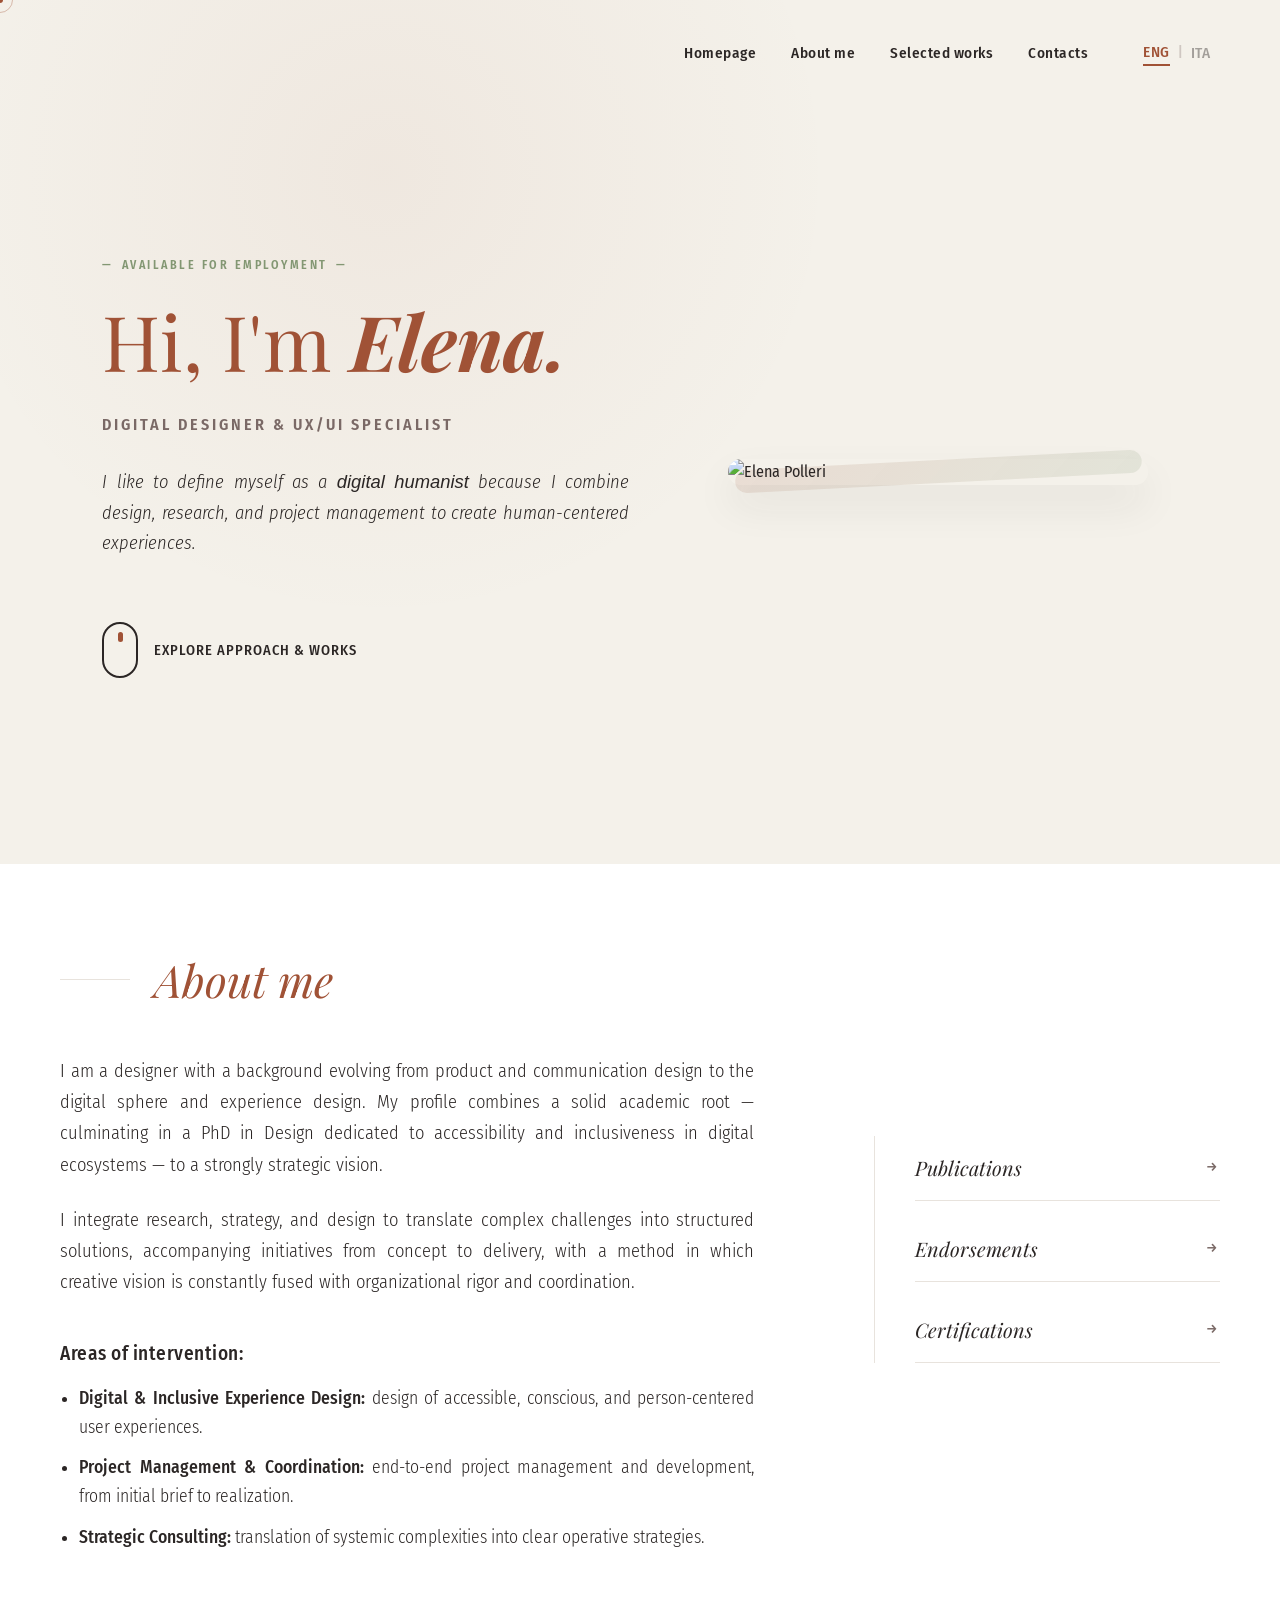
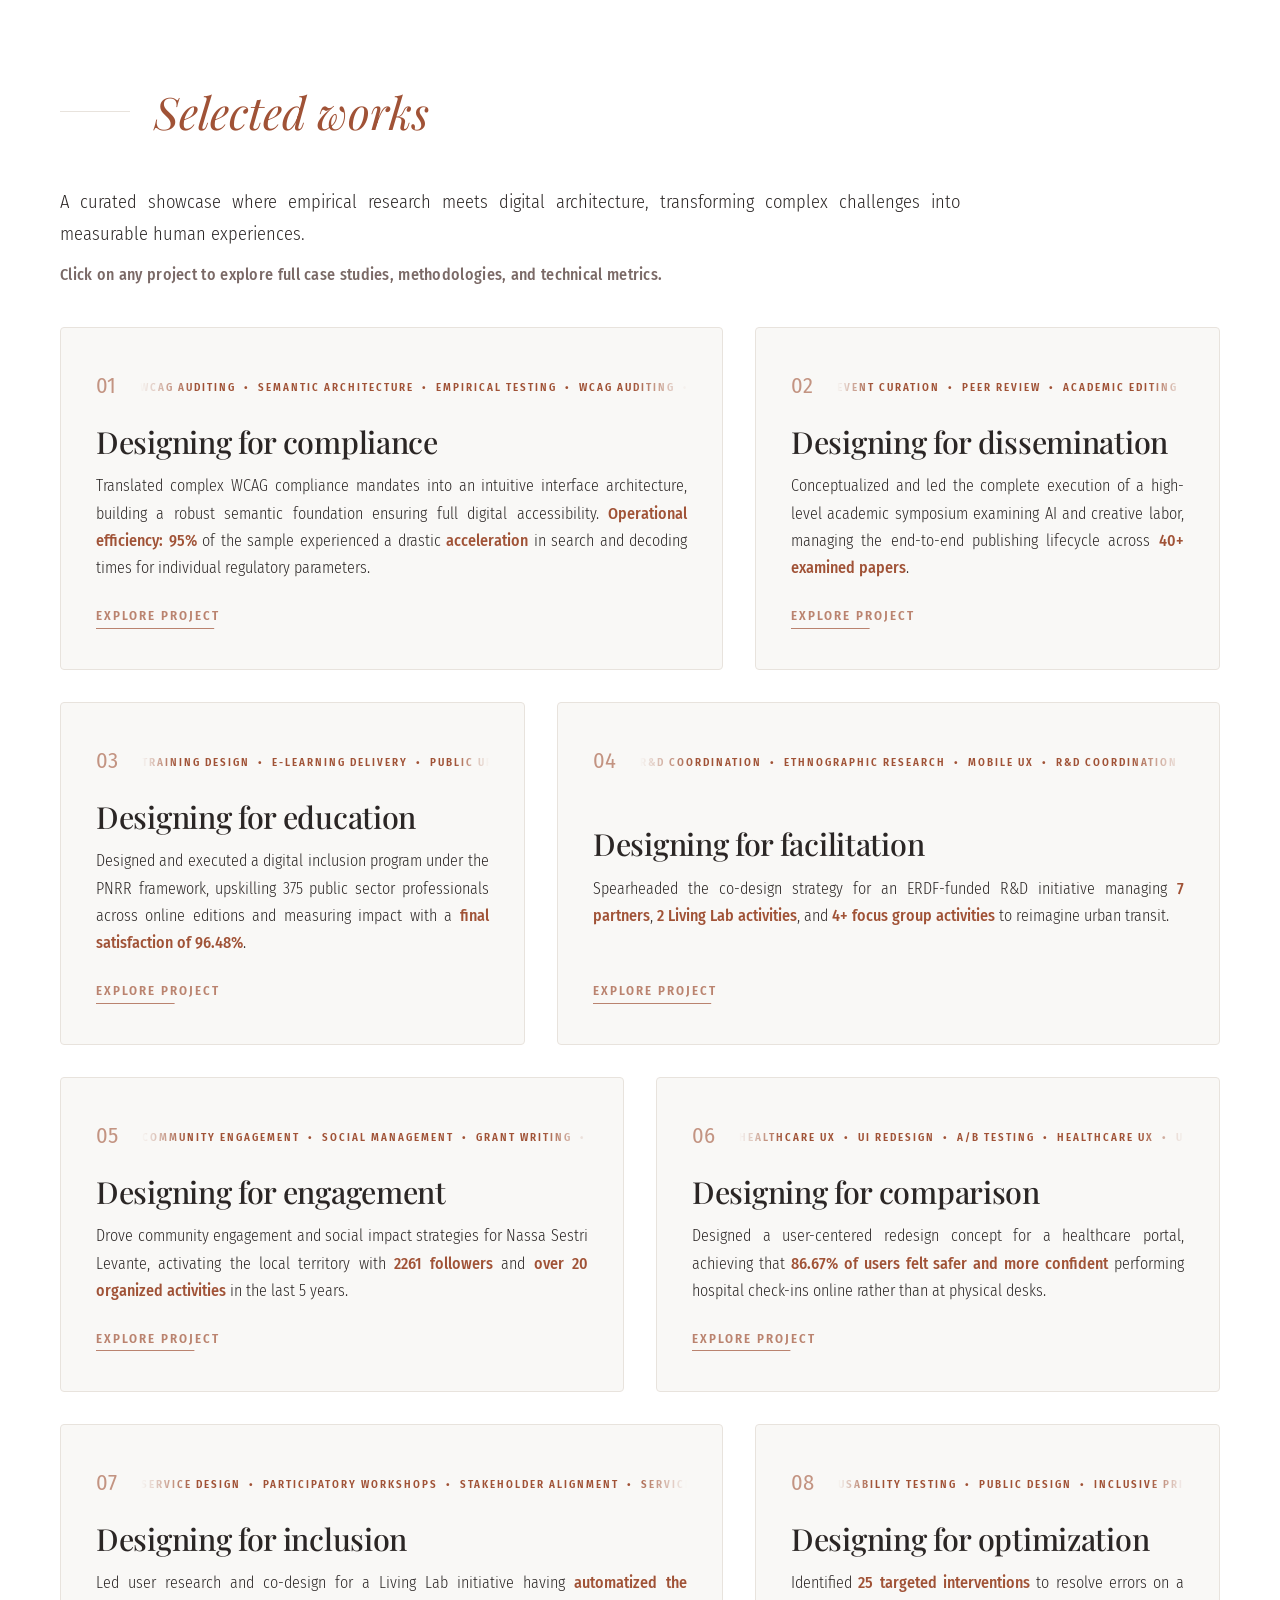
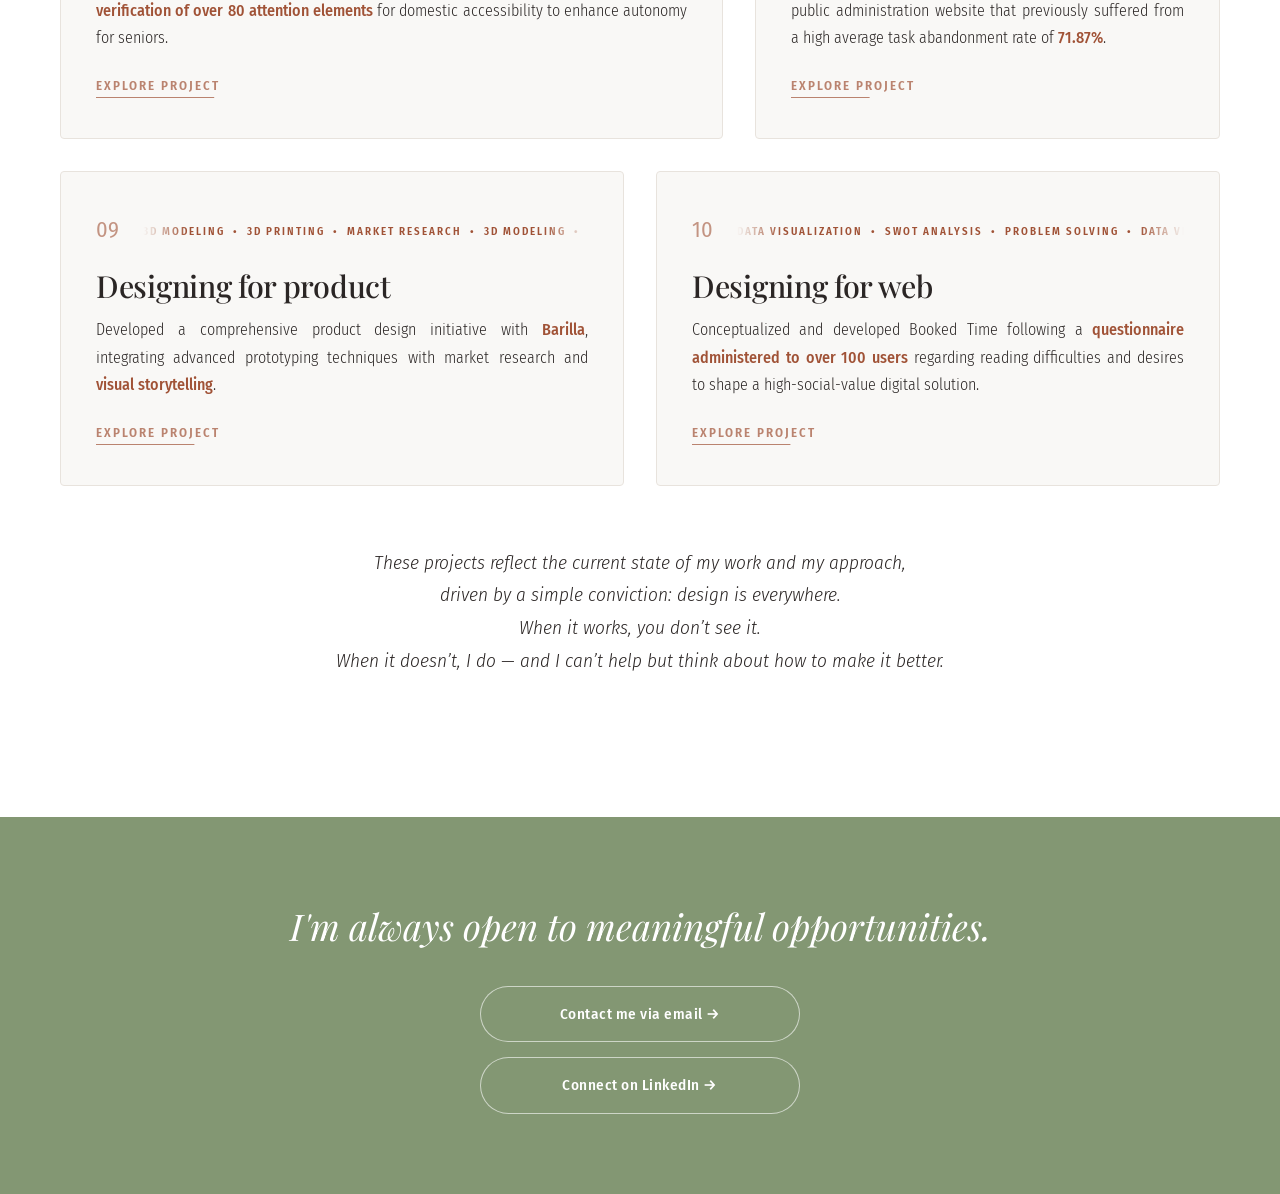
==== commit dff719ad: "Add files via upload" ====
--- a/index.html
+++ b/index.html
@@ -82,7 +82,7 @@
                     <em>Elena.</em>
                 </h1>
 
-                <h2 class="hero-role" data-translate="hero_role">Graphic Designer & UX/UI Specialist</h2>
+                <h2 class="hero-role" data-translate="hero_role">Digital Designer & UX/UI Specialist</h2>
 
                 <p class="hero-intro" data-translate="hero_intro">
                     <em>I like to define myself as a <strong style="font-weight: 500;">digital humanist</strong> because I combine design, research, and project management to create human-centered experiences.</em>
@@ -474,7 +474,7 @@
                 nav_works: "Selected works",
                 nav_contacts: "Contacts",
                 hero_badge: "AVAILABLE FOR EMPLOYMENT",
-                hero_role: "Graphic Designer & UX/UI Specialist",
+                hero_role: "Digital Designer & UX/UI Specialist",
                 hero_title_hi: "Hi, I'm",
                 hero_intro: "<em>I like to define myself as a <strong style='font-weight: 500;'>digital humanist</strong> because I combine design, research, and project management to create human-centered experiences.</em>",
                 hero_scroll_label: "Explore approach & works",
@@ -545,7 +545,7 @@
                 nav_works: "Progetti scelti",
                 nav_contacts: "Contatti",
                 hero_badge: "DISPONIBILE PER ASSUNZIONI",
-                hero_role: "Graphic Designer & UX/UI Specialist",
+                hero_role: "Digital Designer & UX/UI Specialist",
                 hero_title_hi: "Ciao, sono",
                 hero_intro: "<em>Mi piace definirmi un’<strong style='font-weight: 500;'>umanista digitale</strong> perché unisco design, ricerca e project management per realizzare esperienze centrate sulle persone.</em>",
                 hero_scroll_label: "Esplora approccio e lavori",
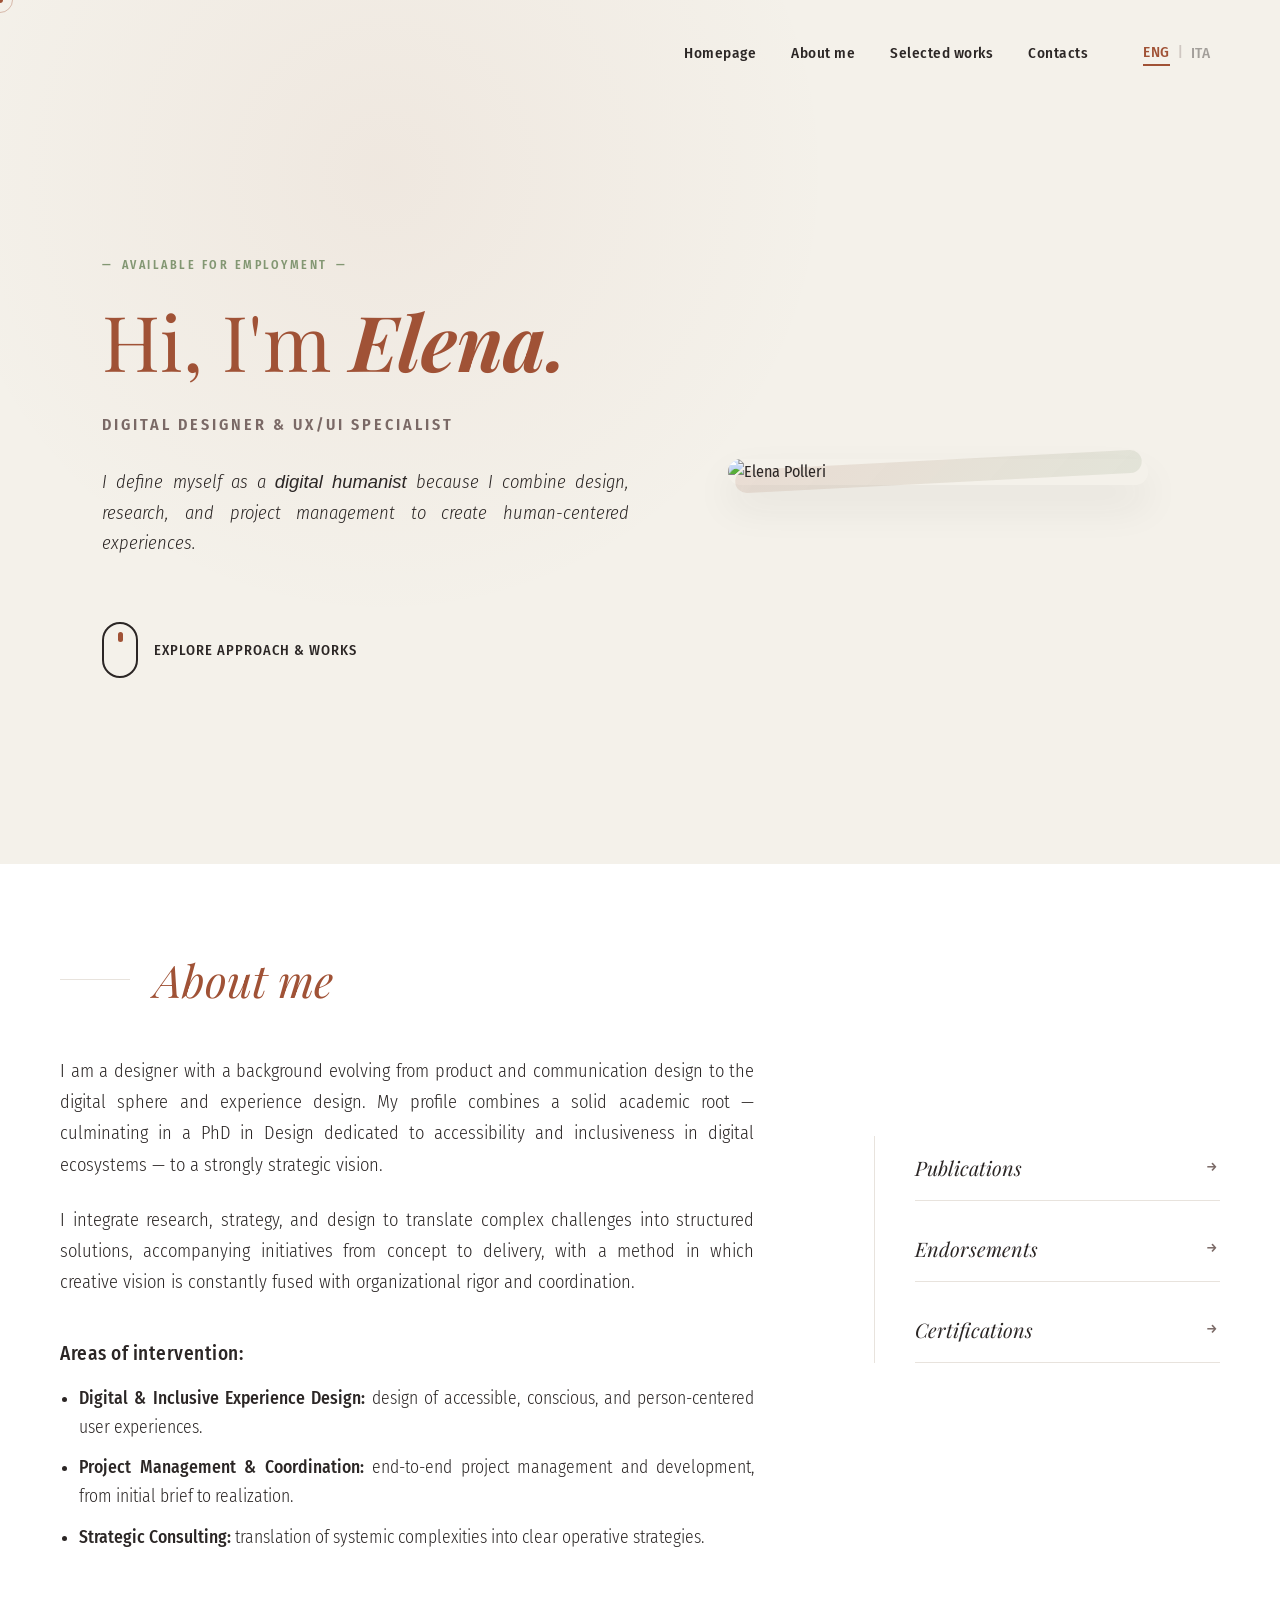
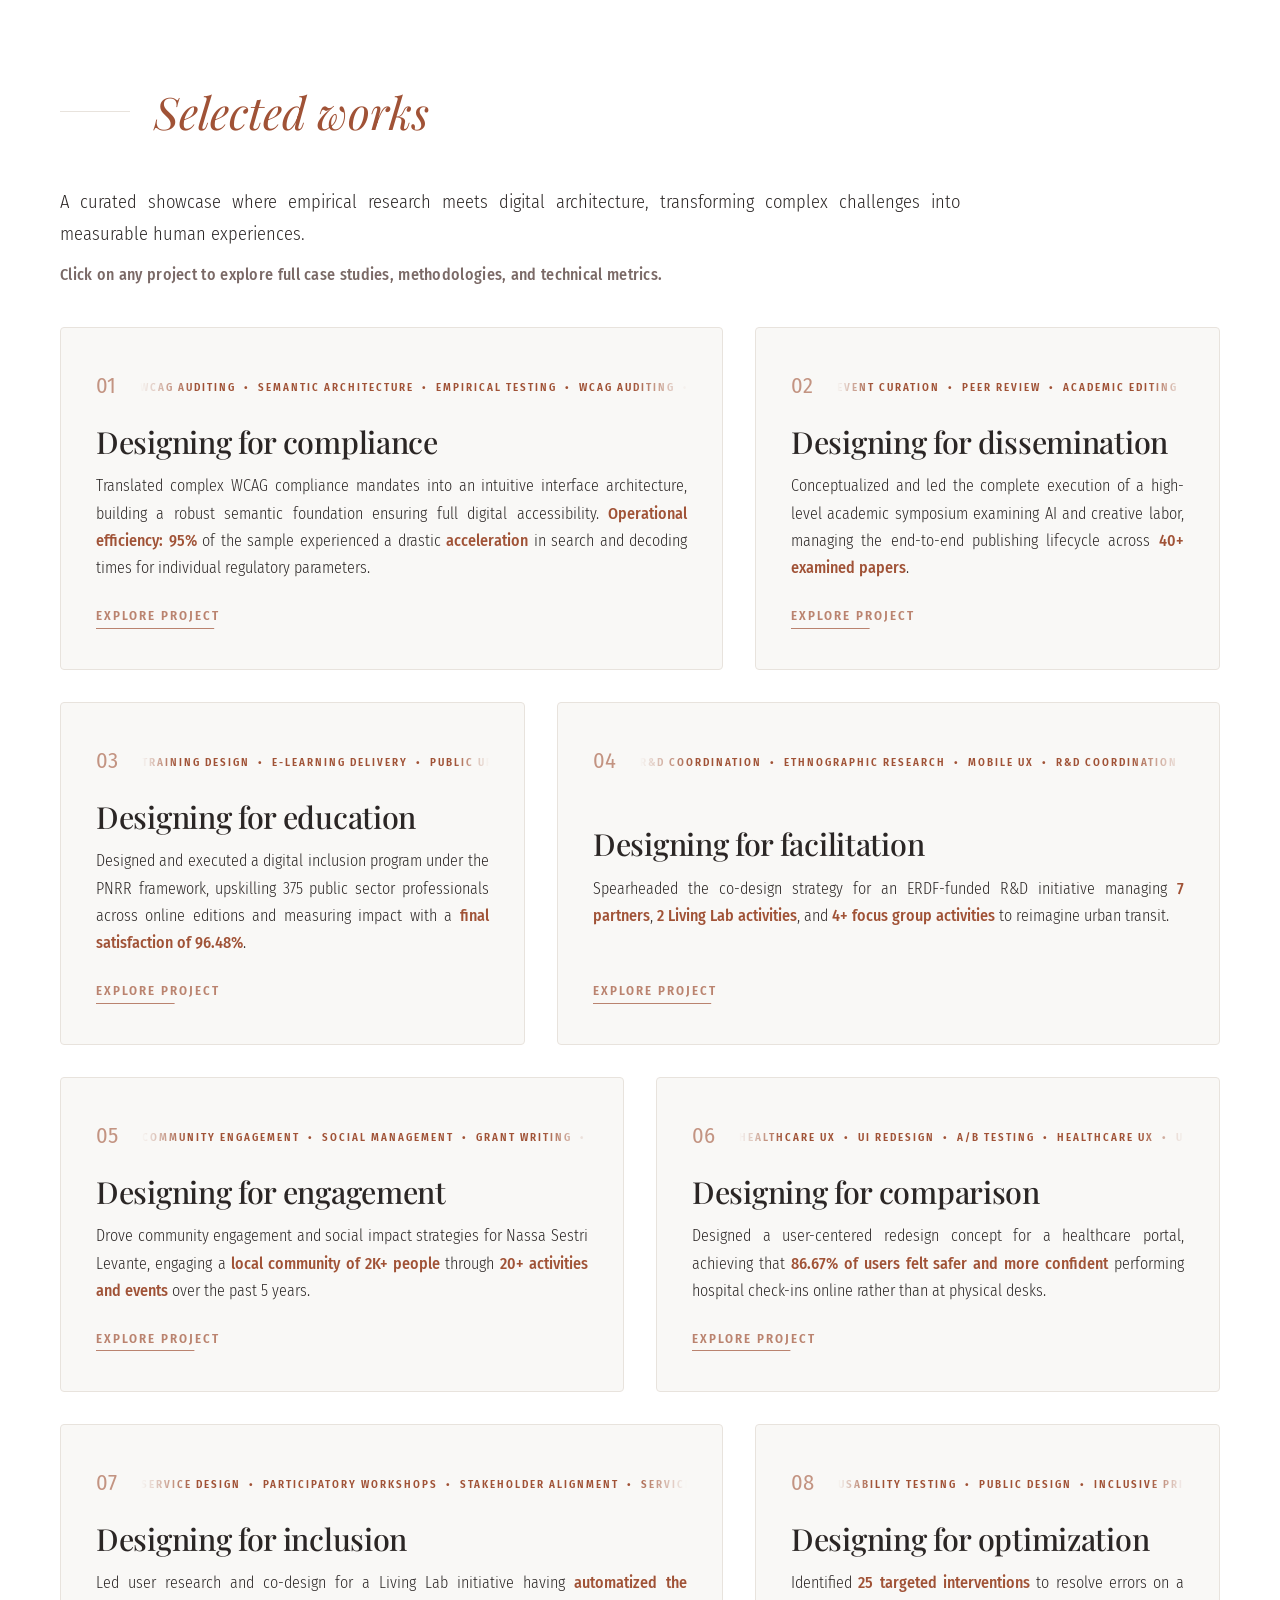
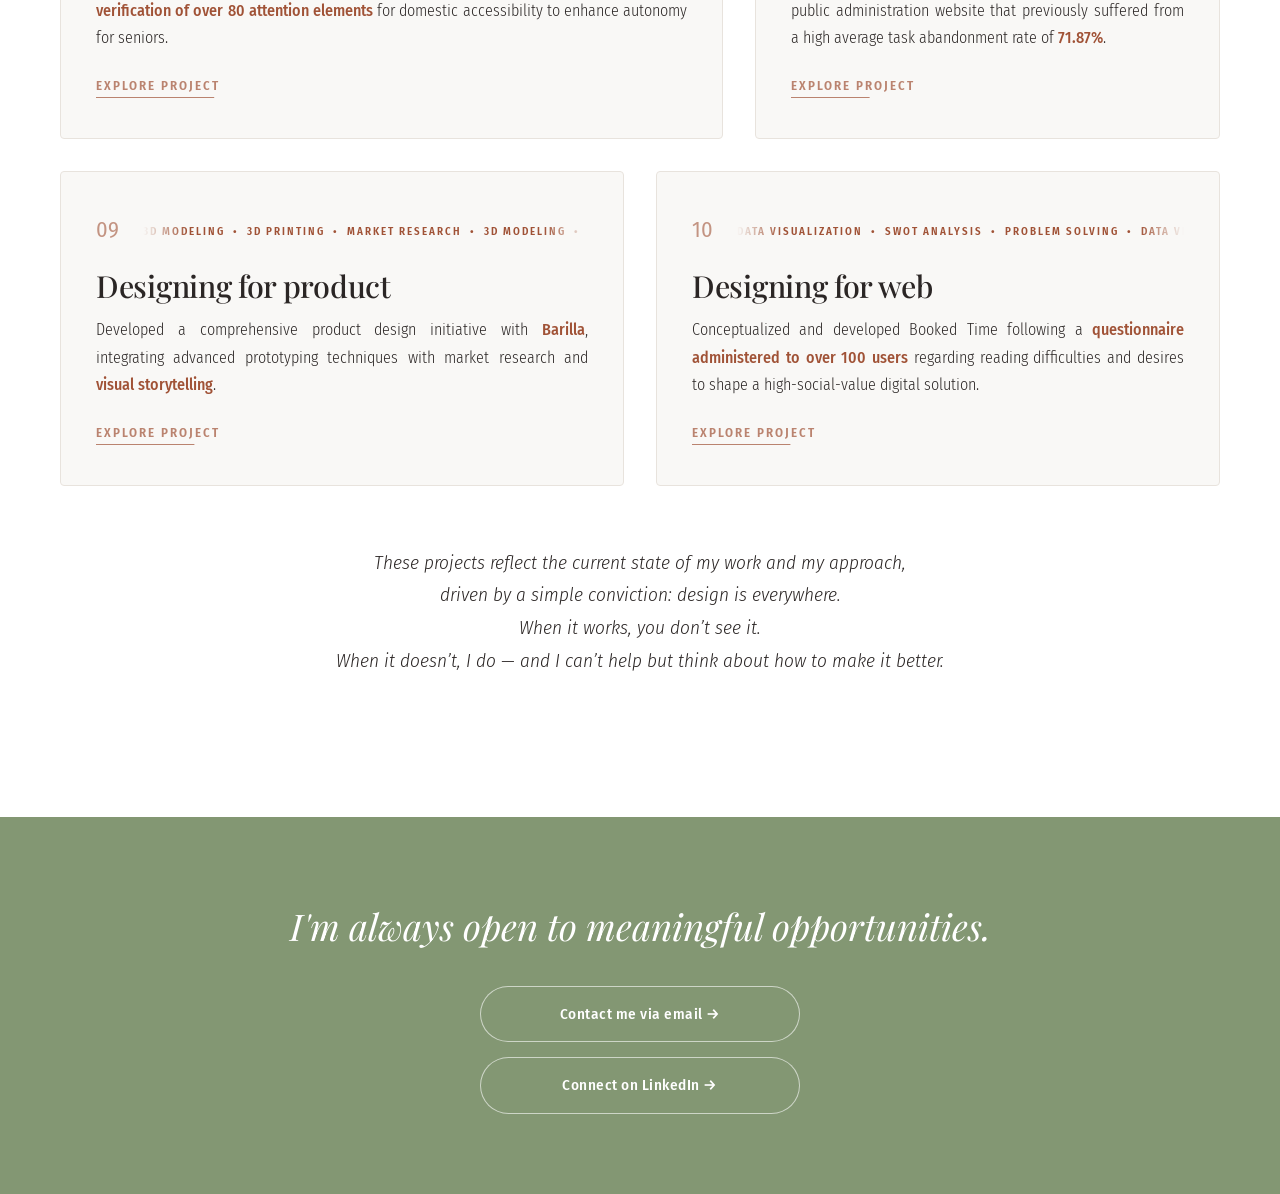
==== commit ab86cdef: "Add files via upload" ====
--- a/index.html
+++ b/index.html
@@ -85,7 +85,7 @@
                 <h2 class="hero-role" data-translate="hero_role">Digital Designer & UX/UI Specialist</h2>
 
                 <p class="hero-intro" data-translate="hero_intro">
-                    <em>I like to define myself as a <strong style="font-weight: 500;">digital humanist</strong> because I combine design, research, and project management to create human-centered experiences.</em>
+                    <em>I define myself as a <strong style="font-weight: 500;">digital humanist</strong> because I combine design, research, and project management to create human-centered experiences.</em>
                 </p>
 
                 <a href="#about" class="hero-ux-scroll">
@@ -280,7 +280,7 @@
                         <div>
                             <h3 data-translate="card5_title">Designing for engagement</h3>
                             <p class="card-description">
-                                <span data-translate="card5_desc">Drove community engagement and social impact strategies for Nassa Sestri Levante, activating the local territory with <strong style='font-weight: 500;'>2261 followers</strong> and <strong style='font-weight: 500;'>over 20 organized activities</strong> in the last 5 years.</span>
+<span data-translate="card5_desc">Drove community engagement and social impact strategies for Nassa Sestri Levante, engaging a <strong style='font-weight: 500;'>local community of 2K+ people</strong> through <strong style='font-weight: 500;'>20+ activities and events</strong> over the past 5 years.</span>
                             </p>
                         </div>
                         <span class="hover-project-link" data-translate="explore_project">Discover the project &rarr;</span>
@@ -476,7 +476,7 @@
                 hero_badge: "AVAILABLE FOR EMPLOYMENT",
                 hero_role: "Digital Designer & UX/UI Specialist",
                 hero_title_hi: "Hi, I'm",
-                hero_intro: "<em>I like to define myself as a <strong style='font-weight: 500;'>digital humanist</strong> because I combine design, research, and project management to create human-centered experiences.</em>",
+                hero_intro: "<em>I define myself as a <strong style='font-weight: 500;'>digital humanist</strong> because I combine design, research, and project management to create human-centered experiences.</em>",
                 hero_scroll_label: "Explore approach & works",
                 about_title: "About me",
                 about_p1: "I am a designer with a background evolving from product and communication design to the digital sphere and experience design. My profile combines a solid academic root — culminating in a PhD in Design dedicated to accessibility and inclusiveness in digital ecosystems — to a strongly strategic vision.",
@@ -511,7 +511,7 @@
                 
                 card5_title: "Designing for engagement",
                 card5_tags: "COMMUNITY ENGAGEMENT &nbsp;&bull;&nbsp; SOCIAL MANAGEMENT &nbsp;&bull;&nbsp; GRANT WRITING &nbsp;&bull;&nbsp; COMMUNITY ENGAGEMENT &nbsp;&bull;&nbsp; SOCIAL MANAGEMENT &nbsp;&bull;&nbsp; GRANT WRITING",
-                card5_desc: "Drove community engagement and social impact strategies for Nassa Sestri Levante, activating the local territory with <strong style='font-weight: 500;'>2261 followers</strong> and <strong style='font-weight: 500;'>over 20 organized activities</strong> in the last 5 years.",
+card5_desc: "Drove community engagement and social impact strategies for Nassa Sestri Levante, engaging a <strong style='font-weight: 500;'>local community of 2K+ people</strong> through <strong style='font-weight: 500;'>20+ activities and events</strong> over the past 5 years.",
                 
                 card6_title: "Designing for comparison",
                 card6_tags: "HEALTHCARE UX &nbsp;&bull;&nbsp; UI REDESIGN &nbsp;&bull;&nbsp; A/B TESTING &nbsp;&bull;&nbsp; HEALTHCARE UX &nbsp;&bull;&nbsp; UI REDESIGN &nbsp;&bull;&nbsp; A/B TESTING",
@@ -547,7 +547,7 @@
                 hero_badge: "DISPONIBILE PER ASSUNZIONI",
                 hero_role: "Digital Designer & UX/UI Specialist",
                 hero_title_hi: "Ciao, sono",
-                hero_intro: "<em>Mi piace definirmi un’<strong style='font-weight: 500;'>umanista digitale</strong> perché unisco design, ricerca e project management per realizzare esperienze centrate sulle persone.</em>",
+                hero_intro: "<em>Mi definisco un’<strong style='font-weight: 500;'>umanista digitale</strong> perché unisco design, ricerca e project management per realizzare esperienze centrate sulle persone.</em>",
                 hero_scroll_label: "Esplora approccio e lavori",
                 about_title: "Chi sono",
                 about_p1: "Sono una designer con un percorso evoluto dalla progettazione di prodotto e comunicazione alla sfera digitale dell’experience design. Il mio profilo unisce una solida radice accademica — culminata in un Dottorato in Design dedicato all’accessibilità e all’inclusività negli ecosistemi digitali — a una visione fortemente strategica.",
@@ -582,7 +582,7 @@
                 
                 card5_title: "Progettare per coinvolgere",
                 card5_tags: "COMMUNITY ENGAGEMENT &nbsp;&bull;&nbsp; PROJECT MANAGEMENT &nbsp;&bull;&nbsp; GRANT WRITING &nbsp;&bull;&nbsp; COMMUNITY ENGAGEMENT &nbsp;&bull;&nbsp; PROJECT MANAGEMENT &nbsp;&bull;&nbsp; GRANT WRITING",
-                card5_desc: "Strategie di impatto sociale per Nassa Sestri Levante, contando su <strong style='font-weight: 500;'>2261 follower</strong> e <strong style='font-weight: 500;'>oltre 20 attività organizzate</strong> negli ultimi 5 anni.",
+	card5_desc: "Strategie di impatto sociale per Nassa Sestri Levante, coinvolgendo una <strong style='font-weight: 500;'>community locale di oltre 2mila persone</strong> attraverso <strong style='font-weight: 500;'>oltre 20 attività ed eventi</strong> negli ultimi 5 anni.",
                 
                 card6_title: "Progettare per confrontare",
                 card6_tags: "HEALTHCARE UX &nbsp;&bull;&nbsp; RESTYLING UI &nbsp;&bull;&nbsp; TEST A/B &nbsp;&bull;&nbsp; HEALTHCARE UX &nbsp;&bull;&nbsp; RESTYLING UI &nbsp;&bull;&nbsp; TEST A/B",
